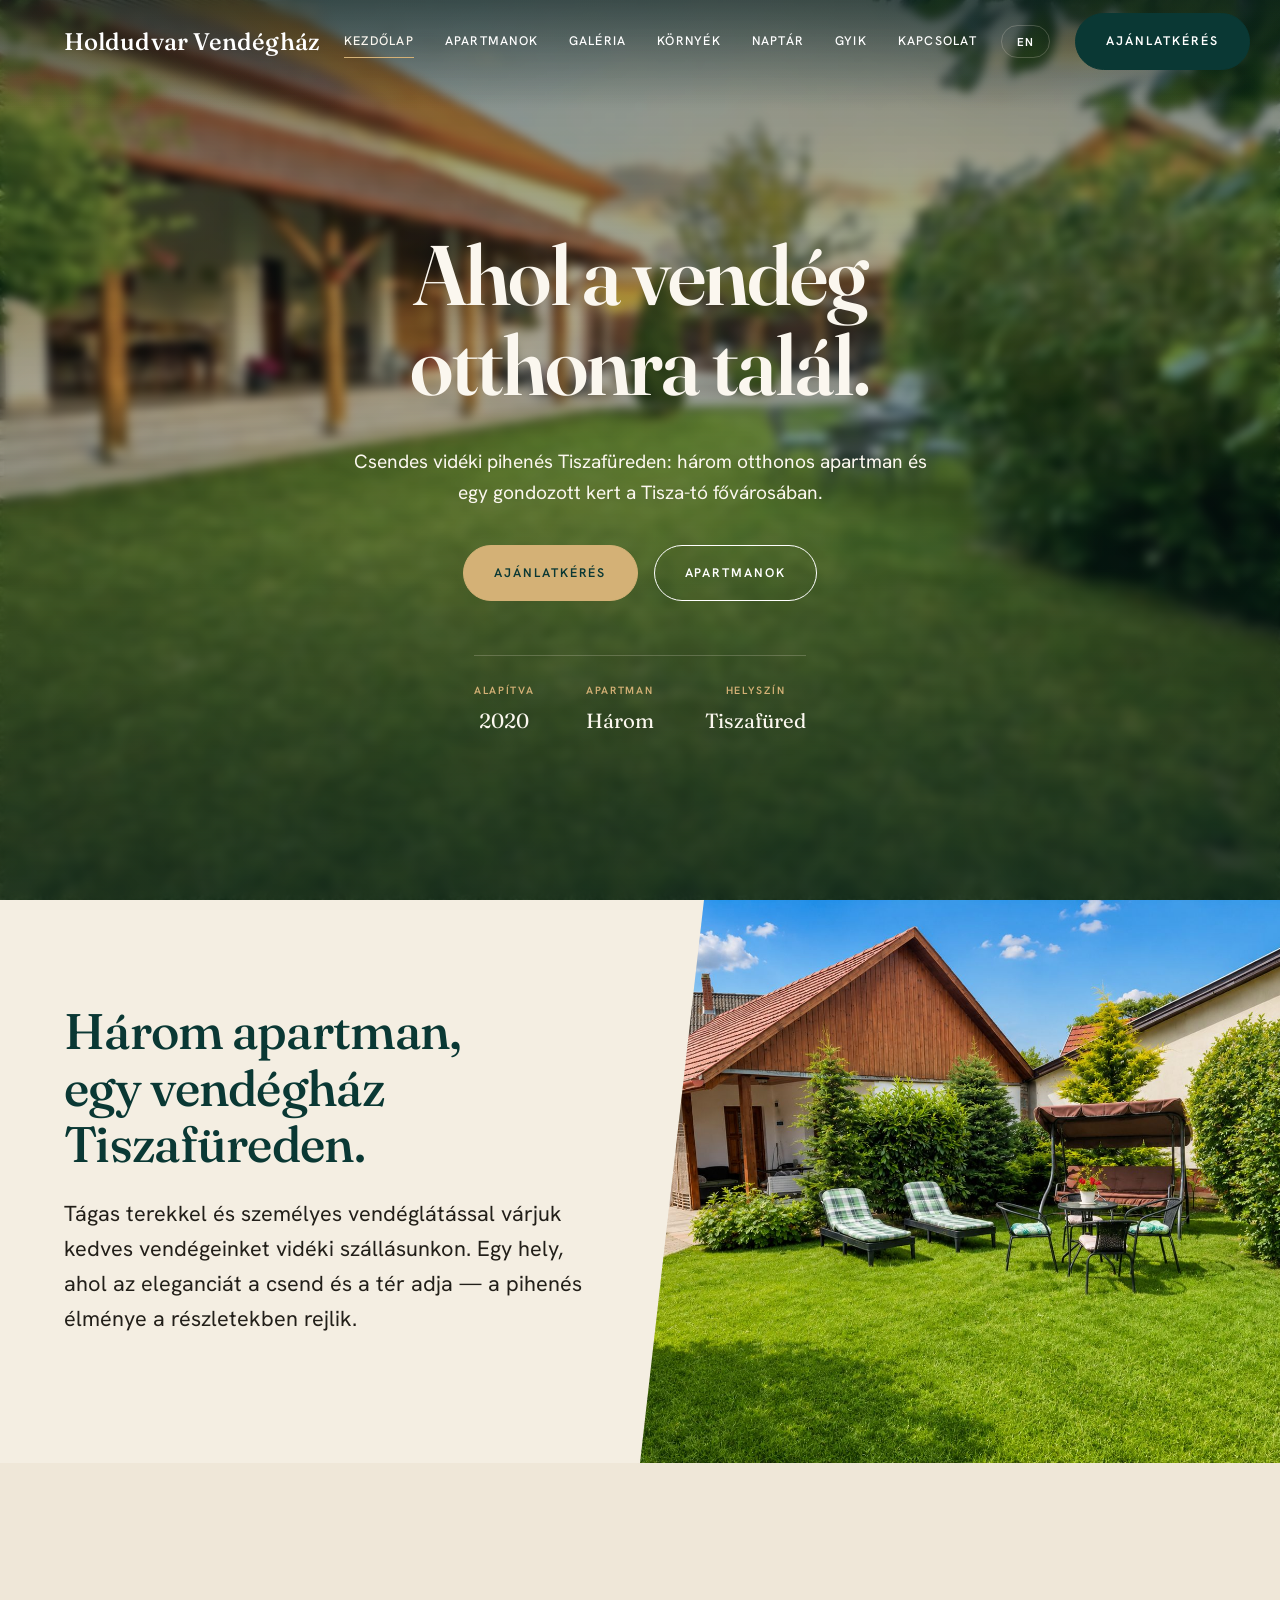
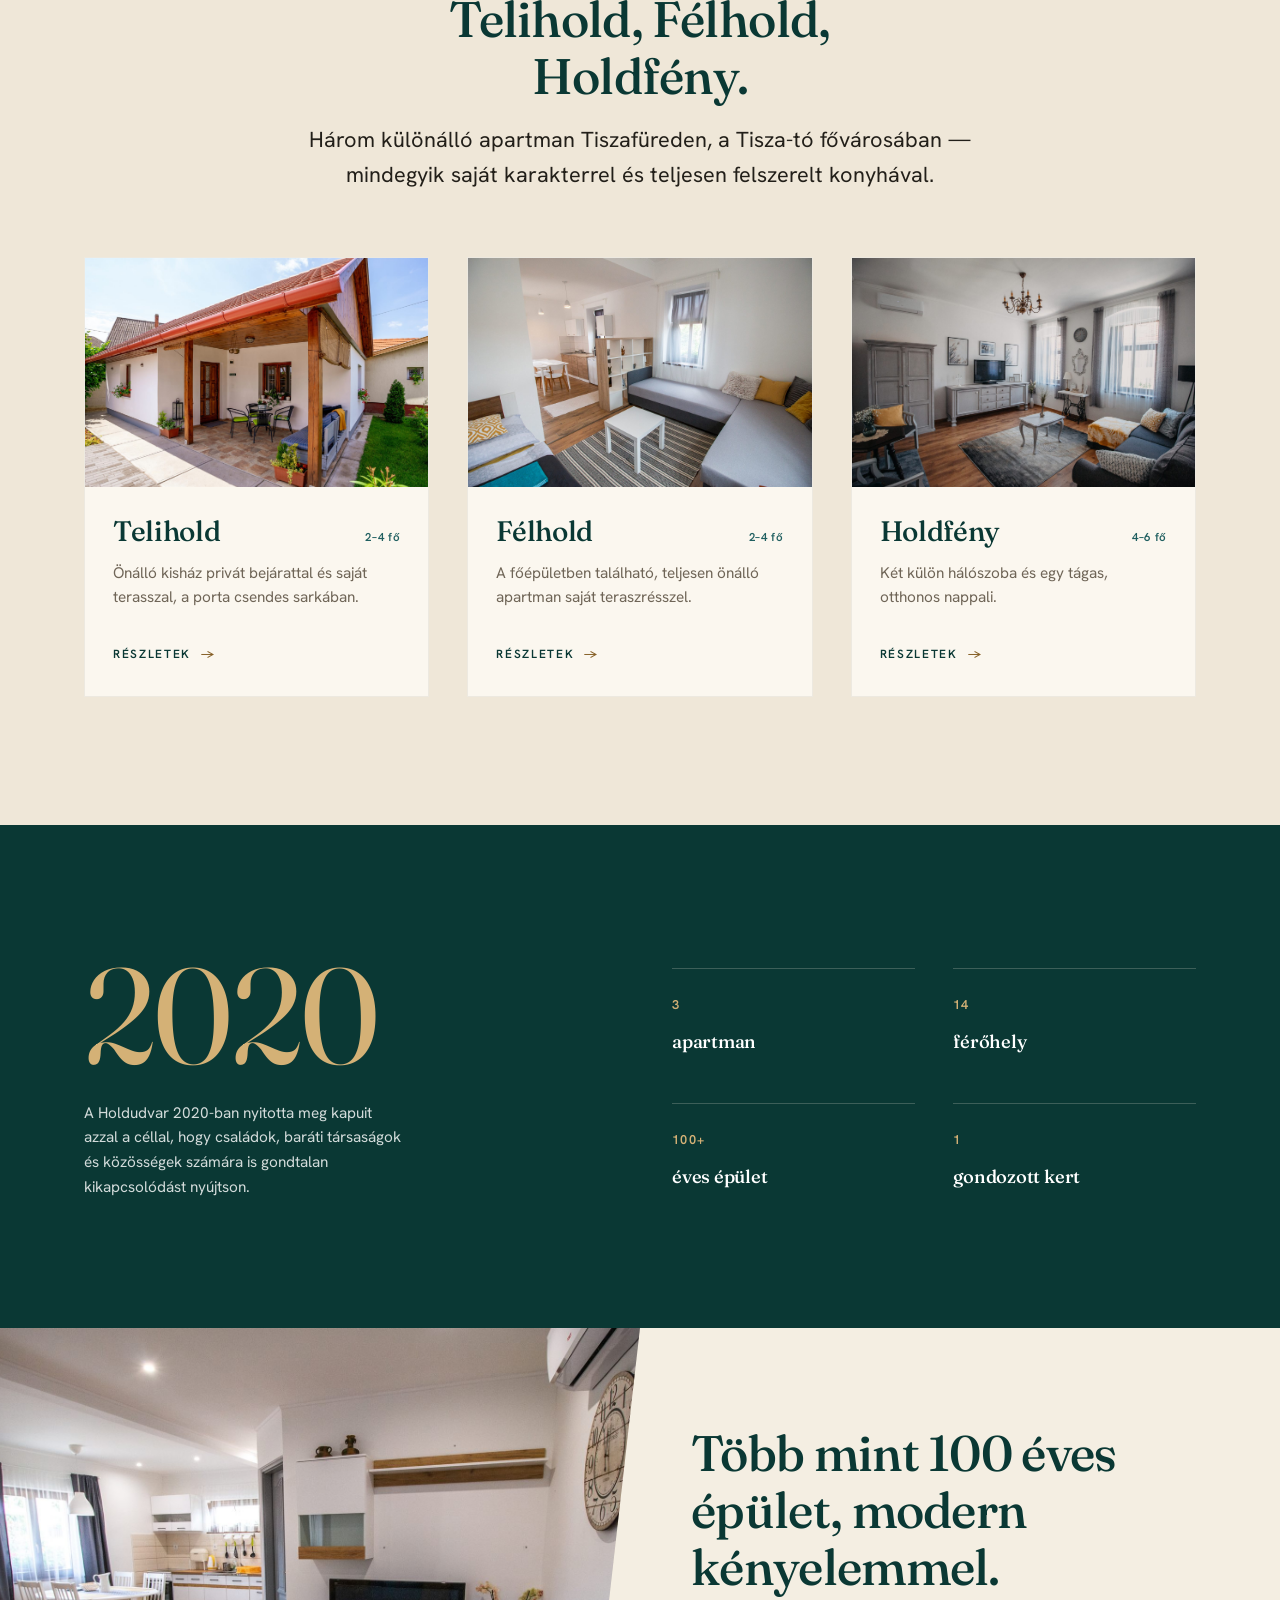
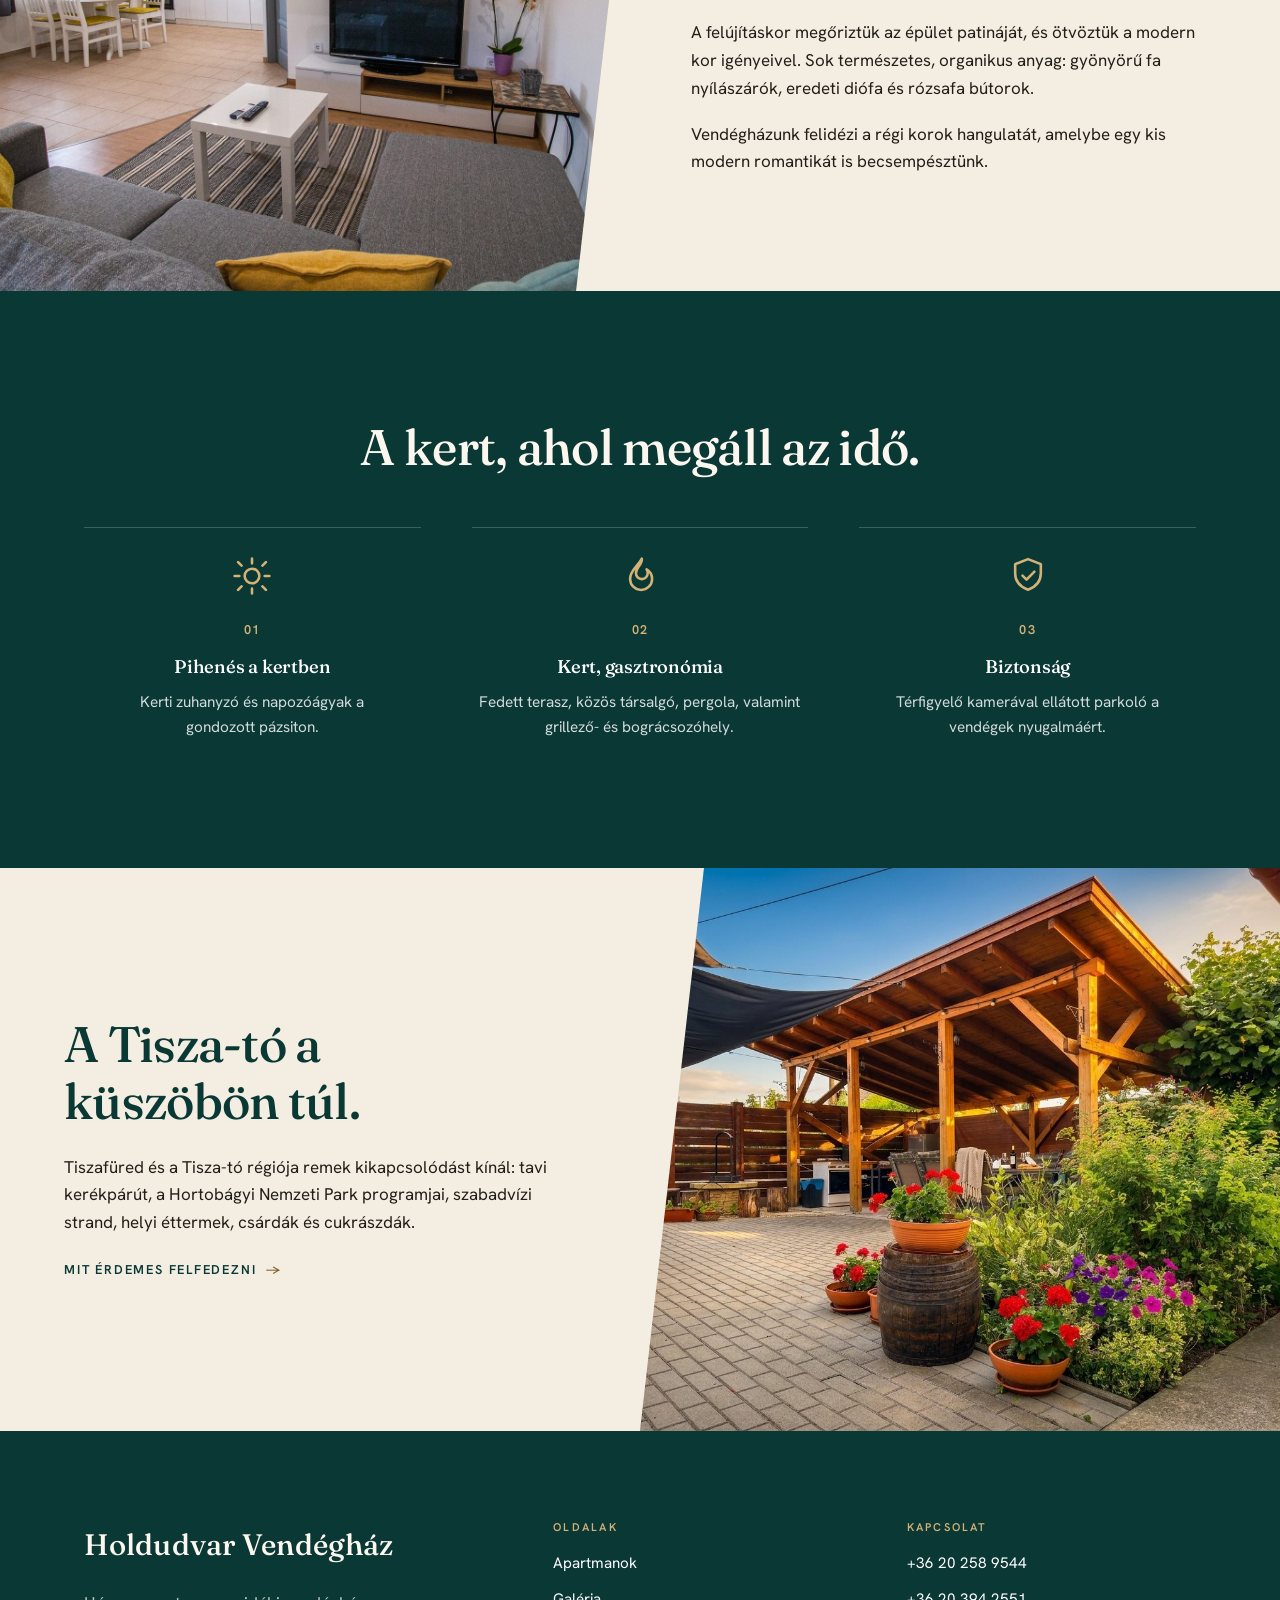
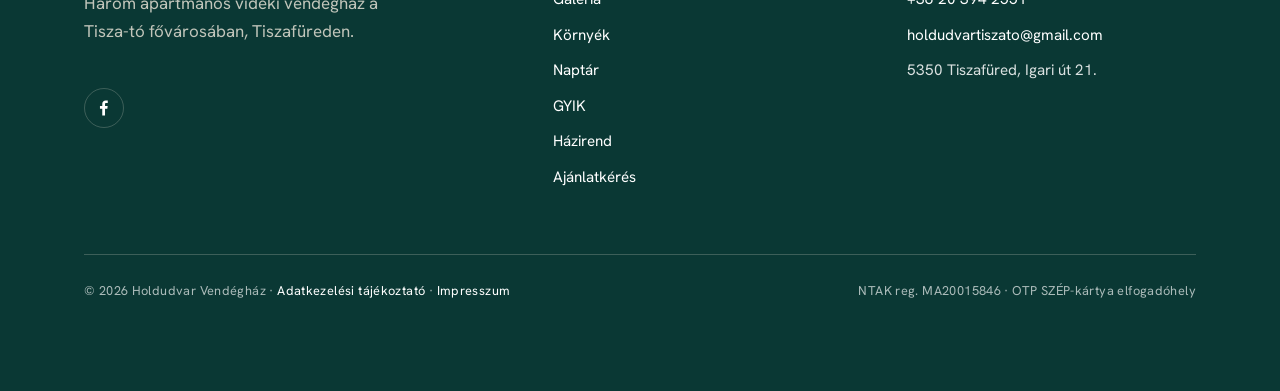
==== index.html @ 57c05e95 "Holdudvar Vendégház — első feltöltés Co-Authored-By: Claude Opus 5.5 <noreply@anthropic.com>" ====
<!DOCTYPE html>
<html lang="hu" data-lang="hu">
<head>
<meta charset="UTF-8">
<meta name="viewport" content="width=device-width, initial-scale=1.0">
<script>document.documentElement.classList.add('js')</script>
<link rel="icon" href="assets/favicon.svg" type="image/svg+xml">
<link rel="apple-touch-icon" href="assets/apple-touch-icon.png">
<meta name="theme-color" content="#0A3834">
<title>Holdudvar Vendégház — Tiszafüred, Tisza-tó</title>
<meta name="description" content="Holdudvar Vendégház — három apartman és vidéki szállás Tiszafüreden, a Tisza-tó fővárosában. Csend, tágas terek, otthonos elegancia, gondozott kert.">
<link rel="preconnect" href="https://fonts.googleapis.com">
<link rel="preconnect" href="https://fonts.gstatic.com" crossorigin>
<link href="https://fonts.googleapis.com/css2?family=Fraunces:opsz,wght@9..144,400;9..144,500;9..144,600&family=Hanken+Grotesk:ital,wght@0,400;0,500;0,600;0,700;1,400&display=swap" rel="stylesheet">
<link rel="stylesheet" href="assets/styles.css">
<link rel="preload" as="image" href="assets/img/kert.jpg" fetchpriority="high">
<meta property="og:type" content="website">
<meta property="og:site_name" content="Holdudvar Vendégház">
<meta property="og:locale" content="hu_HU">
<meta property="og:locale:alternate" content="en_GB">
<meta property="og:title" content="Holdudvar Vendégház — Tiszafüred, Tisza-tó">
<meta property="og:description" content="Holdudvar Vendégház — három apartman és vidéki szállás Tiszafüreden, a Tisza-tó fővárosában. Csend, tágas terek, otthonos elegancia, gondozott kert.">
<meta property="og:url" content="https://holdudvarvendeghaz.hu/">
<meta property="og:image" content="https://holdudvarvendeghaz.hu/assets/img/og-image.jpg">
<meta property="og:image:width" content="1200">
<meta property="og:image:height" content="630">
<meta property="og:image:alt" content="Holdudvar Vendégház — udvar és gondozott kert Tiszafüreden">
<meta name="twitter:card" content="summary_large_image">
<meta name="twitter:title" content="Holdudvar Vendégház — Tiszafüred, Tisza-tó">
<meta name="twitter:description" content="Holdudvar Vendégház — három apartman és vidéki szállás Tiszafüreden, a Tisza-tó fővárosában. Csend, tágas terek, otthonos elegancia, gondozott kert.">
<meta name="twitter:image" content="https://holdudvarvendeghaz.hu/assets/img/og-image.jpg">
<link rel="canonical" href="https://holdudvarvendeghaz.hu/">
<script type="application/ld+json">
{
  "@context": "https://schema.org",
  "@type": "LodgingBusiness",
  "name": "Holdudvar Vendégház",
  "description": "Három apartmanos vidéki vendégház Tiszafüreden, a Tisza-tó fővárosában. Csend, tágas terek, otthonos elegancia, gondozott kert.",
  "url": "https://holdudvarvendeghaz.hu/",
  "sameAs": ["https://www.facebook.com/holdudvarvendeghaz"],
  "hasMap": "https://www.google.com/maps/search/?api=1&query=Tiszaf%C3%BCred%20Igari%20%C3%BAt%2021",
  "telephone": "+36202589544",
  "email": "holdudvartiszato@gmail.com",
  "image": [
    "https://holdudvarvendeghaz.hu/assets/img/og-image.jpg",
    "https://holdudvarvendeghaz.hu/assets/img/udvar.jpg",
    "https://holdudvarvendeghaz.hu/assets/img/kert.jpg"
  ],
  "address": {
    "@type": "PostalAddress",
    "streetAddress": "Igari út 21.",
    "postalCode": "5350",
    "addressLocality": "Tiszafüred",
    "addressRegion": "Jász-Nagykun-Szolnok",
    "addressCountry": "HU"
  },
  "geo": {
    "@type": "GeoCoordinates",
    "latitude": 47.6186,
    "longitude": 20.7621
  },
  "checkinTime": "15:00",
  "checkoutTime": "10:00",
  "petsAllowed": true,
  "smokingAllowed": false,
  "numberOfRooms": 3,
  "currenciesAccepted": "HUF",
  "paymentAccepted": "Készpénz, Átutalás, OTP SZÉP-kártya",
  "amenityFeature": [
    { "@type": "LocationFeatureSpecification", "name": "Ingyenes Wi-Fi", "value": true },
    { "@type": "LocationFeatureSpecification", "name": "Ingyenes parkolás", "value": true },
    { "@type": "LocationFeatureSpecification", "name": "Légkondicionálás", "value": true },
    { "@type": "LocationFeatureSpecification", "name": "Felszerelt konyha", "value": true },
    { "@type": "LocationFeatureSpecification", "name": "Gondozott kert", "value": true },
    { "@type": "LocationFeatureSpecification", "name": "Grillező, bográcsozóhely", "value": true },
    { "@type": "LocationFeatureSpecification", "name": "Fedett terasz", "value": true }
  ]
}
</script>
</head>
<body>
<a class="skip-link" href="#main"><span data-lang-hu>Ugrás a tartalomhoz</span><span data-lang-en>Skip to content</span></a>

<!-- ============ NAV ============ -->
<nav class="nav nav--over" data-over-hero>
  <div class="nav__inner">
    <a class="brand" href="index.html" aria-label="Holdudvar Vendégház">
      <span class="brand__name">Holdudvar Vendégház</span>
    </a>
    <div class="nav__links">
      <a class="nav__link" href="index.html" aria-current="page"><span data-lang-hu>Kezdőlap</span><span data-lang-en>Home</span></a>
      <a class="nav__link" href="apartmanok.html"><span data-lang-hu>Apartmanok</span><span data-lang-en>Apartments</span></a>
      <a class="nav__link" href="galeria.html"><span data-lang-hu>Galéria</span><span data-lang-en>Gallery</span></a>
      <a class="nav__link" href="kornyek.html"><span data-lang-hu>Környék</span><span data-lang-en>Surroundings</span></a>
      <a class="nav__link" href="naptar.html"><span data-lang-hu>Naptár</span><span data-lang-en>Calendar</span></a>
      <a class="nav__link" href="gyik.html"><span data-lang-hu>GYIK</span><span data-lang-en>FAQ</span></a>
      <a class="nav__link" href="foglalas.html"><span data-lang-hu>Kapcsolat</span><span data-lang-en>Contact</span></a>
    </div>
    <div class="nav__right">
        <button class="lang-toggle" type="button" data-lang-toggle lang="en" aria-label="Switch to English">EN</button>
      <a class="btn nav__cta" href="foglalas.html"><span data-lang-hu>Ajánlatkérés</span><span data-lang-en>Enquire</span></a>
      <button class="burger" type="button" data-i18n-label="Menü|Menu" aria-label="Menü" aria-expanded="false" aria-controls="mobile-menu"><span></span><span></span><span></span></button>
    </div>
  </div>
</nav>

<!-- ============ MOBILE MENU ============ -->
<div class="mobile-menu" id="mobile-menu" role="dialog" aria-modal="true" data-i18n-label="Menü|Menu" aria-label="Menü" aria-hidden="true">
  <div class="mobile-menu__top">
    <span class="brand__name" style="color:var(--cream)">Holdudvar Vendégház</span>
    <button class="mobile-menu__close" type="button" data-close data-i18n-label="Menü bezárása|Close menu" aria-label="Bezárás"><svg viewBox="0 0 24 24" fill="none" stroke="currentColor" stroke-width="2" stroke-linecap="round" aria-hidden="true"><path d="M6 6l12 12M18 6 6 18"/></svg></button>
  </div>
  <nav class="mobile-menu__links">
    <a href="index.html"><span data-lang-hu>Kezdőlap</span><span data-lang-en>Home</span></a>
    <a href="apartmanok.html"><span data-lang-hu>Apartmanok</span><span data-lang-en>Apartments</span></a>
    <a href="galeria.html"><span data-lang-hu>Galéria</span><span data-lang-en>Gallery</span></a>
    <a href="kornyek.html"><span data-lang-hu>Környék</span><span data-lang-en>Surroundings</span></a>
    <a href="naptar.html"><span data-lang-hu>Naptár</span><span data-lang-en>Calendar</span></a>
    <a href="gyik.html"><span data-lang-hu>GYIK</span><span data-lang-en>FAQ</span></a>
    <a href="foglalas.html"><span data-lang-hu>Kapcsolat</span><span data-lang-en>Contact</span></a>
    <a href="hazirend.html"><span data-lang-hu>Házirend</span><span data-lang-en>House rules</span></a>
    <a href="foglalas.html"><span data-lang-hu>Ajánlatkérés</span><span data-lang-en>Enquiry</span></a>
  </nav>
  <div class="mobile-menu__lang">
        <button class="lang-toggle" type="button" data-lang-toggle lang="en" aria-label="Switch to English">EN</button>
  </div>
</div>

<main id="main">

<!-- ============ HERO ============ -->
<header class="page-hero page-hero--center page-hero--full">
  <div class="ph ph--dark ph--photo ph--parallax" data-label="HERO · vendégház aranyórás fényben, gondozott kert"><img src="assets/img/kert.jpg" width="1109" height="833" alt="Holdudvar Vendégház épülete aranyórás fényben, gondozott kerttel" fetchpriority="high" decoding="async"></div>
  <div class="page-hero__veil"></div>
  <div class="page-hero__inner wrap">
    <div class="reveal in">
      <h1 class="display" style="max-width:16ch">
        <span data-lang-hu>Ahol a vendég <span class="ital">otthonra</span> talál.</span>
        <span data-lang-en>Where guests feel at <span class="ital">home</span>.</span>
      </h1>
      <p class="page-hero__lead">
        <span data-lang-hu>Csendes vidéki pihenés Tiszafüreden: három otthonos apartman és egy gondozott kert a Tisza-tó fővárosában.</span>
        <span data-lang-en>A quiet countryside escape in Tiszafüred: three homely apartments and a tended garden in the capital of Lake Tisza.</span>
      </p>
      <div class="hero-cta" style="display:flex; gap:16px; flex-wrap:wrap; margin-top:36px">
        <a class="btn btn--gold" href="foglalas.html"><span data-lang-hu>Ajánlatkérés</span><span data-lang-en>Request a quote</span></a>
        <a class="btn btn--light" href="apartmanok.html"><span data-lang-hu>Apartmanok</span><span data-lang-en>The apartments</span></a>
      </div>
      <dl class="hero-meta">
        <div>
          <dt><span data-lang-hu>Alapítva</span><span data-lang-en>Established</span></dt>
          <dd>2020</dd>
        </div>
        <div>
          <dt><span data-lang-hu>Apartman</span><span data-lang-en>Apartments</span></dt>
          <dd><span data-lang-hu>Három</span><span data-lang-en>Three</span></dd>
        </div>
        <div>
          <dt><span data-lang-hu>Helyszín</span><span data-lang-en>Location</span></dt>
          <dd>Tiszafüred</dd>
        </div>
      </dl>
    </div>
  </div>
</header>

<!-- ============ INTRO ============ -->
<section class="split split--img-right">
  <div class="split__text reveal">
    <span class="eyebrow">Holdudvar Vendégház</span>
    <h2>
      <span data-lang-hu>Három apartman, egy vendégház Tiszafüreden.</span>
      <span data-lang-en>Three apartments, one guesthouse in Tiszafüred.</span>
    </h2>
    <p class="lead" style="margin-top:24px">
      <span data-lang-hu>Tágas terekkel és személyes vendéglátással várjuk kedves vendégeinket vidéki szállásunkon. Egy hely, ahol az eleganciát a csend és a tér adja — a pihenés élménye a részletekben rejlik.</span>
      <span data-lang-en>We welcome our guests with spacious interiors and personal hospitality at our countryside retreat. A place where elegance comes from quiet and space — where rest lives in the details.</span>
    </p>
  </div>
  <div class="split__media reveal" data-delay="1">
    <div class="ph ph--photo ph--slant-l" data-label="SZÉLES FOTÓ · a porta és a kert"><img src="assets/img/kert-napozo.jpg" width="1448" height="1086" alt="A vendégház gondozott kertje napozóágyakkal" loading="lazy" decoding="async"></div>
  </div>
</section>

<!-- ============ APARTMENTS TEASER ============ -->
<section class="section section--pale">
  <div class="wrap">
    <div class="center reveal" style="margin-bottom:clamp(40px,5vw,68px)">
      <span class="eyebrow eyebrow--center">Apartmanok</span>
      <h2 style="max-width:18ch;margin:0 auto">
        <span data-lang-hu>Telihold, Félhold, Holdfény.</span>
        <span data-lang-en>Full Moon, Half Moon, Moonlight.</span>
      </h2>
      <p class="lead maxch" style="margin:18px auto 0">
        <span data-lang-hu>Három különálló apartman Tiszafüreden, a Tisza-tó fővárosában — mindegyik saját karakterrel és teljesen felszerelt konyhával.</span>
        <span data-lang-en>Three separate apartments in Tiszafüred, the capital of Lake Tisza — each with its own character and a fully equipped kitchen.</span>
      </p>
    </div>
    <div class="grid-3">
      <a class="apt-card reveal" href="apartmanok.html#telihold" data-delay="1">
        <div class="ph ph--photo" data-label="TELIHOLD · önálló kisház, terasz" style="aspect-ratio:3/2"><img src="assets/img/telihold-terasz.jpg" width="1600" height="1067" alt="Telihold apartman – önálló kisház, terasz" loading="lazy" decoding="async"></div>
        <div class="apt-card__body">
          <div class="apt-card__top">
            <h3>Telihold</h3>
            <span class="apt-card__cap">2–4 <span data-lang-hu>fő</span><span data-lang-en>guests</span></span>
          </div>
          <p class="muted"><span data-lang-hu>Önálló kisház privát bejárattal és saját terasszal, a porta csendes sarkában.</span><span data-lang-en>A standalone cottage with private entrance and terrace, in the quiet corner of the estate.</span></p>
          <span class="arrow-link"><span data-lang-hu>Részletek</span><span data-lang-en>Details</span><span class="ar">→</span></span>
        </div>
      </a>
      <a class="apt-card reveal" href="apartmanok.html#felhold" data-delay="2">
        <div class="ph ph--photo" data-label="FÉLHOLD · főépületi apartman, teraszrész" style="aspect-ratio:3/2"><img src="assets/img/felhold-nappali.jpg" width="1800" height="1200" alt="Félhold apartman – főépületi lakrész, teraszrész" loading="lazy" decoding="async"></div>
        <div class="apt-card__body">
          <div class="apt-card__top">
            <h3>Félhold</h3>
            <span class="apt-card__cap">2–4 <span data-lang-hu>fő</span><span data-lang-en>guests</span></span>
          </div>
          <p class="muted"><span data-lang-hu>A főépületben található, teljesen önálló apartman saját teraszrésszel.</span><span data-lang-en>A fully self-contained apartment in the main building, with its own terrace area.</span></p>
          <span class="arrow-link"><span data-lang-hu>Részletek</span><span data-lang-en>Details</span><span class="ar">→</span></span>
        </div>
      </a>
      <a class="apt-card reveal" href="apartmanok.html#holdfeny" data-delay="3">
        <div class="ph ph--photo" data-label="HOLDFÉNY · két háló, tágas nappali" style="aspect-ratio:3/2"><img src="assets/img/holdfeny-nappali.jpg" width="1600" height="1067" alt="Holdfény apartman – két háló, tágas nappali" loading="lazy" decoding="async"></div>
        <div class="apt-card__body">
          <div class="apt-card__top">
            <h3>Holdfény</h3>
            <span class="apt-card__cap">4–6 <span data-lang-hu>fő</span><span data-lang-en>guests</span></span>
          </div>
          <p class="muted"><span data-lang-hu>Két külön hálószoba és egy tágas, otthonos nappali.</span><span data-lang-en>Two separate bedrooms and a spacious, homely living room.</span></p>
          <span class="arrow-link"><span data-lang-hu>Részletek</span><span data-lang-en>Details</span><span class="ar">→</span></span>
        </div>
      </a>
    </div>
  </div>
</section>

<!-- ============ SINCE 2020 / STATS ============ -->
<section class="section section--deep">
  <div class="wrap">
    <div class="grid-2" style="align-items:end">
      <div class="reveal">
        <span class="eyebrow eyebrow--light">Azóta</span>
        <p class="big-year">2020</p>
        <p class="stat__p" style="max-width:38ch"><span data-lang-hu>A Holdudvar 2020-ban nyitotta meg kapuit azzal a céllal, hogy családok, baráti társaságok és közösségek számára is gondtalan kikapcsolódást nyújtson.</span><span data-lang-en>Holdudvar opened its doors in 2020, with the aim of offering carefree relaxation for families, groups of friends and communities alike.</span></p>
      </div>
      <div class="reveal" data-delay="1">
        <div class="stat-row" style="grid-template-columns:1fr 1fr; display:grid; gap:clamp(24px,3vw,40px)">
          <div class="stat"><span class="stat__k">3</span><h4 style="color:var(--cream)"><span data-lang-hu>apartman</span><span data-lang-en>apartments</span></h4></div>
          <div class="stat"><span class="stat__k">14</span><h4 style="color:var(--cream)"><span data-lang-hu>férőhely</span><span data-lang-en>beds</span></h4></div>
          <div class="stat"><span class="stat__k">100+</span><h4 style="color:var(--cream)"><span data-lang-hu>éves épület</span><span data-lang-en>year-old house</span></h4></div>
          <div class="stat"><span class="stat__k">1</span><h4 style="color:var(--cream)"><span data-lang-hu>gondozott kert</span><span data-lang-en>tended garden</span></h4></div>
        </div>
      </div>
    </div>
  </div>
</section>

<!-- ============ ABOUT TEASER ============ -->
<section class="split split--img-left">
  <div class="split__media reveal">
    <div class="ph ph--photo ph--slant-r" data-label="BELSŐ TÉR · diófa bútorok, fa nyílászárók, természetes fény"><img src="assets/img/telihold-nappali.jpg" width="1800" height="1200" alt="Apartman nappalija diófa bútorokkal és fa nyílászárókkal" loading="lazy" decoding="async"></div>
  </div>
  <div class="split__text reveal" data-delay="1">
    <span class="eyebrow">Rólunk</span>
    <h2><span data-lang-hu>Több mint 100 éves épület, modern kényelemmel.</span><span data-lang-en>A century-old house, with modern comfort.</span></h2>
    <p style="margin-top:24px"><span data-lang-hu>A felújításkor megőriztük az épület patináját, és ötvöztük a modern kor igényeivel. Sok természetes, organikus anyag: gyönyörű fa nyílászárók, eredeti diófa és rózsafa bútorok.</span><span data-lang-en>In the renovation we kept the building's patina and combined it with modern needs. Plenty of natural, organic materials: beautiful timber joinery, original walnut and rosewood furniture.</span></p>
    <p><span data-lang-hu>Vendégházunk felidézi a régi korok hangulatát, amelybe egy kis modern romantikát is becsempésztünk.</span><span data-lang-en>Our house evokes the mood of times past — with a touch of modern romance woven in.</span></p>
  </div>
</section>

<!-- ============ SERVICES STRIP ============ -->
<section class="section section--deep">
  <div class="wrap">
    <div class="center reveal" style="margin-bottom:clamp(36px,4vw,56px)">
      <span class="eyebrow eyebrow--center eyebrow--light">Közös terek</span>
      <h2 style="color:var(--white)"><span data-lang-hu>A kert, ahol megáll az idő.</span><span data-lang-en>A garden where time slows down.</span></h2>
    </div>
    <div class="grid-3 stat-row">
      <div class="stat reveal" data-delay="1">
        <svg class="stat__icon" viewBox="0 0 24 24" fill="none" stroke="currentColor" stroke-width="1.4" stroke-linecap="round" aria-hidden="true"><circle cx="12" cy="12" r="4"/><path d="M12 2.5v2.6M12 18.9v2.6M4.4 4.4l1.9 1.9M17.7 17.7l1.9 1.9M2.5 12h2.6M18.9 12h2.6M4.4 19.6l1.9-1.9M17.7 6.3l1.9-1.9"/></svg>
        <span class="stat__k">01</span>
        <h4 style="color:var(--cream)"><span data-lang-hu>Pihenés a kertben</span><span data-lang-en>Rest in the garden</span></h4>
        <p class="stat__p"><span data-lang-hu>Kerti zuhanyzó és napozóágyak a gondozott pázsiton.</span><span data-lang-en>Garden shower and sun loungers on the tended lawn.</span></p>
      </div>
      <div class="stat reveal" data-delay="2">
        <svg class="stat__icon" viewBox="0 0 24 24" fill="none" stroke="currentColor" stroke-width="1.4" stroke-linecap="round" stroke-linejoin="round" aria-hidden="true"><path d="M13 2.5c.4 3.4-3.2 4.4-3.2 8a3.2 3.2 0 0 0 6.4 0c0-.8-.2-1.5-.6-2.1 2 1.2 3 3.1 3 5.2a6 6 0 1 1-12 0c0-4.7 4.2-6.7 6.4-11.1z"/></svg>
        <span class="stat__k">02</span>
        <h4 style="color:var(--cream)"><span data-lang-hu>Kert, gasztronómia</span><span data-lang-en>Garden, dining</span></h4>
        <p class="stat__p"><span data-lang-hu>Fedett terasz, közös társalgó, pergola, valamint grillező- és bográcsozóhely.</span><span data-lang-en>Covered terrace, shared lounge, pergola, plus grill and cauldron-cooking spots.</span></p>
      </div>
      <div class="stat reveal" data-delay="3">
        <svg class="stat__icon" viewBox="0 0 24 24" fill="none" stroke="currentColor" stroke-width="1.4" stroke-linecap="round" stroke-linejoin="round" aria-hidden="true"><path d="M12 2.8l7 2.7v5c0 4.4-3 7.5-7 9-4-1.5-7-4.6-7-9v-5z"/><path d="M9 11.8l2.2 2.2 4.3-4.4"/></svg>
        <span class="stat__k">03</span>
        <h4 style="color:var(--cream)"><span data-lang-hu>Biztonság</span><span data-lang-en>Security</span></h4>
        <p class="stat__p"><span data-lang-hu>Térfigyelő kamerával ellátott parkoló a vendégek nyugalmáért.</span><span data-lang-en>A camera-monitored car park for our guests' peace of mind.</span></p>
      </div>
    </div>
  </div>
</section>

<!-- ============ SURROUNDINGS TEASER ============ -->
<section class="split split--img-right section--pale-2">
  <div class="split__text reveal">
    <span class="eyebrow">Környék, élmények</span>
    <h2><span data-lang-hu>A Tisza-tó a küszöbön túl.</span><span data-lang-en>Lake Tisza, just beyond the gate.</span></h2>
    <p style="margin-top:24px"><span data-lang-hu>Tiszafüred és a Tisza-tó régiója remek kikapcsolódást kínál: tavi kerékpárút, a Hortobágyi Nemzeti Park programjai, szabadvízi strand, helyi éttermek, csárdák és cukrászdák.</span><span data-lang-en>Tiszafüred and the Lake Tisza region offer wonderful escapes: the lakeside cycle path, Hortobágy National Park programmes, open-water beaches, and local restaurants, inns and patisseries.</span></p>
    <a class="arrow-link" href="kornyek.html"><span data-lang-hu>Mit érdemes felfedezni</span><span data-lang-en>What to explore</span><span class="ar">→</span></a>
  </div>
  <div class="split__media reveal" data-delay="1">
    <div class="ph ph--photo ph--slant-l" data-label="FEDETT TERASZ · grillező esti fényben"><img src="assets/img/terasz-este.jpg" width="1195" height="896" alt="Fedett terasz és grillezőhely esti fényben" loading="lazy" decoding="async"></div>
  </div>
</section>

<!-- ============ FOOTER ============ -->
</main>

<footer class="footer">
  <div class="wrap">
    <div class="footer__grid">
      <div class="footer__brand">
        <span class="brand__name">Holdudvar Vendégház</span>
        <p style="margin-top:22px; color:rgba(239,233,220,0.8); max-width:34ch"><span data-lang-hu>Három apartmanos vidéki vendégház a Tisza-tó fővárosában, Tiszafüreden.</span><span data-lang-en>A three-apartment countryside guesthouse in Tiszafüred, the capital of Lake Tisza.</span></p>
        <a class="footer-social" href="https://www.facebook.com/holdudvarvendeghaz" target="_blank" rel="noopener noreferrer" data-i18n-label="Holdudvar a Facebookon|Holdudvar on Facebook" aria-label="Holdudvar a Facebookon"><svg viewBox="0 0 24 24" fill="currentColor" aria-hidden="true"><path d="M15.12 5.32H17V2.14A26.11 26.11 0 0 0 14.26 2c-2.72 0-4.58 1.66-4.58 4.7v2.6H6.61v3.56h3.07V22h3.68v-9.14h3.06l.46-3.56h-3.52V7c0-1.03.28-1.73 1.76-1.73z"/></svg></a>
      </div>
      <div class="footer__col">
        <h2 class="footer__h"><span data-lang-hu>Oldalak</span><span data-lang-en>Pages</span></h2>
        <ul>
          <li><a href="apartmanok.html"><span data-lang-hu>Apartmanok</span><span data-lang-en>Apartments</span></a></li>
          <li><a href="galeria.html"><span data-lang-hu>Galéria</span><span data-lang-en>Gallery</span></a></li>
          <li><a href="kornyek.html"><span data-lang-hu>Környék</span><span data-lang-en>Surroundings</span></a></li>
          <li><a href="naptar.html"><span data-lang-hu>Naptár</span><span data-lang-en>Calendar</span></a></li>
          <li><a href="gyik.html"><span data-lang-hu>GYIK</span><span data-lang-en>FAQ</span></a></li>
          <li><a href="hazirend.html"><span data-lang-hu>Házirend</span><span data-lang-en>House rules</span></a></li>
          <li><a href="foglalas.html"><span data-lang-hu>Ajánlatkérés</span><span data-lang-en>Enquiry</span></a></li>
        </ul>
      </div>
      <div class="footer__col">
        <h2 class="footer__h"><span data-lang-hu>Kapcsolat</span><span data-lang-en>Contact</span></h2>
        <ul>
          <li><a href="tel:+36202589544">+36 20 258 9544</a></li>
          <li><a href="tel:+36203942551">+36 20 394 2551</a></li>
          <li><a href="mailto:holdudvartiszato@gmail.com">holdudvartiszato@gmail.com</a></li>
          <li>5350 Tiszafüred, Igari út 21.</li>
        </ul>
      </div>
    </div>
    <div class="footer__bottom">
      <span>© 2026 Holdudvar Vendégház · <a href="adatkezeles.html"><span data-lang-hu>Adatkezelési tájékoztató</span><span data-lang-en>Privacy notice</span></a> · <a href="impresszum.html"><span data-lang-hu>Impresszum</span><span data-lang-en>Imprint</span></a></span>
      <span>NTAK reg. MA20015846 · <span data-lang-hu>OTP SZÉP-kártya elfogadóhely</span><span data-lang-en>OTP SZÉP card accepted</span></span>
    </div>
  </div>
</footer>

<script src="assets/site.js"></script>
</body>
</html>
---- assets/styles.css ----
/* ============================================================
   HOLDUDVAR VENDÉGHÁZ — shared stylesheet
   Editorial countryside boutique · Fraunces (display) + Hanken Grotesk (sans)
   ============================================================ */

:root {
  /* Brand palette */
  --teal-deep: #0A3834;
  --teal: #1F5F60;
  /* Az arany KÉT felületcsaládra kell, mert egyetlen világosságérték nem tud
     mindkettőn olvasható lenni:
       --gold-light : SÖTÉT (teal) felületre  — 6,36:1 a --teal-deep-en
       --gold-ink   : VILÁGOS felületre        — 5,29:1 a --white-on, 4,60:1 a --pale-en
       --gold       : csak KITÖLTÉSKÉNT (::selection háttér), szövegként soha */
  --gold: #C8A97E;
  --gold-light: #D4B176;
  --gold-ink: #866027;
  --teal-ink: #0c2f2c;   /* a legmélyebb tónus: fotókeret/lightbox alap */
  --pale: #EFE7D8;
  --pale-2: #F4EEE2;
  --white: #FBF7EF;
  --bg: var(--pale-2);
  --ink: #221F19;
  --ink-60: #6f6557;
  /* Figyelmeztetés — egy hangolt piros-család a három korábbi szórvány érték helyett */
  --alert-deep: #7a2f2a;  /* sötét háttér (hibasáv) */
  --alert: #9c3f30;       /* szöveg világos felületen — 6,20:1 */
  --alert-soft: #a85c52;  /* kitöltés világos felületen — 4,55:1 */
  --cream: #FFFFFF; /* egységesítve fehérre — világos szöveg sötét felületen (volt: meleg #EFE9DC) */
  --line: rgba(60, 48, 30, 0.14);
  --line-soft: rgba(60, 48, 30, 0.07);
  --line-cream: rgba(239, 233, 220, 0.22);

  /* Type */
  /* Két család, két klasszifikáció: egy szeriff a címeknek, egy groteszk sans a
     szövegnek. A korábbi Bricolage+Hanken páros két groteszk volt (nem elég
     kontraszt), a Spline Sans Mono pedig technológiai felhangot adott. */
  --display: "Fraunces", Georgia, "Times New Roman", serif;
  --display-opsz: normal;
  --sans: "Hanken Grotesk", system-ui, -apple-system, sans-serif;
  --mono: var(--sans);   /* megtartva, hogy a 25 meglévő hivatkozás ne törjön el */

  /* Layout */
  --maxw: 1240px;
  --gutter: clamp(26px, 5vw, 88px);
  --nav-h: 84px;
  --radius: 13px;
  --radius-lg: 18px;
}

* { box-sizing: border-box; }

html { scroll-behavior: smooth; -webkit-text-size-adjust: 100%; scroll-padding-top: calc(var(--nav-h) + 14px); }

body {
  margin: 0;
  font-family: var(--sans);
  font-size: 17px;
  line-height: 1.62;
  color: var(--ink);
  background: var(--bg);
  font-weight: 400;
  -webkit-font-smoothing: antialiased;
  text-rendering: optimizeLegibility;
}

img { max-width: 100%; display: block; }

/* ---------- Lekerekített geometria (meleg, mai hatás) ---------- */
.btn, .nav__cta { border-radius: 999px; }
.lang { border-radius: 999px; }
.lang button { border-radius: 999px; }
.badge { border-radius: 999px; }
.apt-card { overflow: hidden; }
.booking-form { border-radius: var(--radius-lg); }
.form-field input, .form-field select, .form-field textarea { border-radius: var(--radius); }
.gallery__item { overflow: hidden; }
.near-item, .exp, .faq-item, .season-row { border-radius: var(--radius); }
/* A FOTÓK élesek (nincs lekerekítés) — a megrendelő kérése. UI-elemek (gomb, mező, kártya-szöveg) lekerekítve maradnak. */

/* Ferde (átlós) vágás a kezdőlap szekció-képein — kabinka.hu stílus */
.ph--slant-r { clip-path: polygon(0 0, 100% 0, 90% 100%, 0 100%); }
.ph--slant-l { clip-path: polygon(10% 0, 100% 0, 100% 100%, 0 100%); }
.ph--slant-b { clip-path: polygon(0 0, 100% 0, 100% 86%, 0 100%); }
@media (max-width: 760px) {
  .ph--slant-r, .ph--slant-l, .ph--slant-b { clip-path: none; }
}

/* Teljes szélességű képsáv (faltól falig) */
.image-band { margin-block: clamp(10px, 2.4vw, 28px); }
.image-band .ph { width: 100%; }

/* Full-bleed split: a kép faltól a középig ér (a zöld sávokig fent-lent), a szöveg mellette */
/* Mindhárom split UGYANOLYAN magas — a fix magasság a .split-en van */
.split { display: grid; grid-template-columns: 1fr 1fr; align-items: stretch; min-height: clamp(420px, 44vw, 600px); }
.split__media .ph { width: 100%; height: 100%; }
.split__text { align-self: center; padding-block: clamp(44px, 5vw, 80px); }
.split__text > * { max-width: 52ch; }
.split--img-left .split__text { padding-left: clamp(30px, 4vw, 64px); padding-right: max(var(--gutter), calc(50vw - var(--maxw) / 2)); }
.split--img-right .split__text { padding-right: clamp(30px, 4vw, 64px); padding-left: max(var(--gutter), calc(50vw - var(--maxw) / 2)); }
@media (max-width: 960px) {
  .split { grid-template-columns: 1fr; min-height: 0; }
  .split__media .ph { height: auto; aspect-ratio: 16/10; }
  .split__text { padding: clamp(40px, 9vw, 60px) var(--gutter) !important; align-self: stretch; }
  .split--img-right .split__media { order: -1; }
}

a { color: var(--teal); text-decoration: none; transition: color .25s ease; }
a:hover { color: var(--teal-deep); }

::selection { background: var(--gold); color: var(--teal-deep); }

/* ---------- Skip link (billentyűzet/képernyőolvasó: átugorja a navigációt) ---------- */
.skip-link {
  position: fixed;
  top: 10px;
  left: 10px;
  z-index: 200;
  transform: translateY(-160%);
  background: var(--teal-deep);
  color: var(--cream);
  font-family: var(--sans);
  font-size: 0.8rem;
  font-weight: 600;
  letter-spacing: 0.08em;
  text-transform: uppercase;
  padding: 13px 20px;
  border-radius: 999px;
  transition: transform .2s ease;
}
.skip-link:focus { transform: translateY(0); color: var(--cream); outline: 2px solid var(--gold-light); outline-offset: 3px; }
@media (prefers-reduced-motion: reduce) { .skip-link { transition: none; } }

/* ---------- Focus visibility (billentyűzetes a11y) ---------- */
:focus-visible { outline: 2px solid var(--teal); outline-offset: 3px; border-radius: 1px; }
/* Sötét felületeken + a hero fölött lebegő navon világos gyűrű */
.page-hero :focus-visible,
.section--deep :focus-visible,
.cta-band :focus-visible,
.footer :focus-visible,
.mobile-menu :focus-visible,
.nav--over :focus-visible { outline-color: #fff; outline-offset: 4px; }

/* ---------- Bilingual visibility ---------- */
html[data-lang="hu"] [data-lang-en] { display: none !important; }
html[data-lang="en"] [data-lang-hu] { display: none !important; }

/* ---------- Typography ---------- */
h1, h2, h3, h4 {
  font-family: var(--display);
  font-weight: 500;
  font-optical-sizing: auto;
  font-variation-settings: var(--display-opsz);
  letter-spacing: -0.012em;
  line-height: 1.14;
  margin: 0;
  color: var(--teal-deep);
}

.display {
  font-size: clamp(2.9rem, 6.6vw, 6rem);
  font-weight: 600;
  line-height: 1.06;
  letter-spacing: -0.022em;
  text-wrap: balance; /* kiegyensúlyozott sortörés, nincs árva szó a 2. sorban */
}

h2 { font-size: clamp(1.95rem, 3.9vw, 3.3rem); letter-spacing: -0.014em; text-wrap: balance; }
h3 { font-size: clamp(1.35rem, 2.2vw, 1.85rem); font-weight: 500; text-wrap: balance; }
h4 { font-size: 1.15rem; font-weight: 500; }
/* Szint és méret szétválasztva: szemantikailag h2, vizuálisan h3 (szövegoldalakon) */
.h-sub { font-size: clamp(1.35rem, 2.2vw, 1.85rem); font-weight: 500; letter-spacing: -0.012em; }

/* A hero címben nincs külön kiemelés — egységes szín, álló betű (nincs fake italic, nincs eltérő szín) */
.ital { color: inherit; font-style: normal; }

p { margin: 0 0 1.1em; text-wrap: pretty; }
.lead {
  font-size: clamp(1.15rem, 1.7vw, 1.4rem);
  line-height: 1.6;
  color: var(--ink);
  font-weight: 400;
}

/* Eyebrow label + gold tick */
.eyebrow {
  font-family: var(--sans);
  font-size: 0.72rem;
  font-weight: 600;
  letter-spacing: 0.24em;
  text-transform: uppercase;
  color: var(--teal);
  display: inline-flex;
  flex-direction: column;
  gap: 14px;
  margin: 0 0 26px;
}
.eyebrow::after {
  content: "";
  width: 34px;
  height: 1px;
  background: var(--gold-ink);
}
.eyebrow--center { align-items: center; text-align: center; }
.eyebrow--light { color: var(--gold-light); }
.eyebrow--light::after { background: var(--gold-light); }
/* Eyebrow feliratok eltávolítva az egész oldalról (a vonalkával együtt) */
.eyebrow { display: none; }
/* KIVÉTEL: az apartman-szekciókban a név (eyebrow) látsszon, hogy a vendég tudja, melyik apartmant nézi */
#telihold .eyebrow, #felhold .eyebrow, #holdfeny .eyebrow, #kozos .eyebrow { display: inline-flex; }

/* ---------- Layout helpers ---------- */
.wrap { max-width: var(--maxw); margin: 0 auto; padding-inline: var(--gutter); }
.section { padding-block: clamp(72px, 10vw, 148px); }
.section--pale { background: var(--pale); }
.section--pale-2 { background: var(--pale-2); }

/* Plain hero: flat solid teal, no veil gradient */
.page-hero--plain .page-hero__veil { background: none; }
.section--deep {
  background: var(--teal-deep);
  color: var(--cream);
  position: relative;
  overflow: hidden;
}
.section--deep h1, .section--deep h2, .section--deep h3 { color: var(--white); }

.hairline { height: 1px; background: var(--line); border: 0; margin: 0; }

.muted { color: var(--ink-60); }
.center { text-align: center; }
.maxch { max-width: 62ch; }
.maxch-narrow { max-width: 46ch; }

/* ---------- Buttons ---------- */
.btn {
  display: inline-flex;
  align-items: center;
  gap: 12px;
  font-family: var(--sans);
  font-size: 0.78rem;
  font-weight: 600;
  letter-spacing: 0.16em;
  text-transform: uppercase;
  padding: 17px 30px;
  border: 1px solid var(--teal-deep);
  background: var(--teal-deep);
  color: var(--cream);
  cursor: pointer;
  transition: background .28s ease, color .28s ease, border-color .28s ease, transform .28s ease, box-shadow .28s ease;
}
.btn:hover { background: transparent; color: var(--teal-deep); transform: translateY(-2px); box-shadow: 0 8px 20px rgba(10,56,52,0.16); }
@media (prefers-reduced-motion: reduce) { .btn:hover { transform: none; } }
.btn--ghost { background: transparent; color: var(--teal-deep); }
.btn--ghost:hover { background: var(--teal-deep); color: var(--cream); }
.btn--light { border-color: var(--cream); background: transparent; color: var(--cream); }
.btn--light:hover { background: var(--cream); color: var(--teal-deep); }
.btn--gold { border-color: var(--gold-light); background: var(--gold-light); color: var(--teal-deep); }
.btn--gold:hover { background: transparent; color: var(--gold-light); }

.arrow-link {
  display: inline-flex;
  align-items: center;
  gap: 10px;
  font-size: 0.8rem;
  font-weight: 600;
  letter-spacing: 0.14em;
  text-transform: uppercase;
  color: var(--teal-deep);
}
.arrow-link .ar { transition: transform .3s ease; color: var(--gold-ink); }
.arrow-link:hover .ar { transform: translateX(6px); }

/* ---------- Placeholders (image slots) ---------- */
.ph {
  position: relative;
  background-color: var(--pale);
  background-image: repeating-linear-gradient(135deg, transparent 0 23px, rgba(10,56,52,0.045) 23px 24px);
  overflow: hidden;
  display: flex;
  align-items: center;
  justify-content: center;
  outline: 1px solid var(--line-soft);
  outline-offset: -1px;
}
.ph::after {
  content: attr(data-label);
  font-family: var(--mono);
  font-size: 0.7rem;
  letter-spacing: 0.06em;
  color: var(--teal);
  opacity: 0.62;
  text-align: center;
  padding: 0 16px;
  max-width: 86%;
  text-transform: uppercase;
}
.ph--dark {
  background-color: var(--teal-ink);
  background-image: repeating-linear-gradient(135deg, transparent 0 23px, rgba(239,233,220,0.05) 23px 24px);
  outline-color: var(--line-cream);
}
.ph--dark::after { color: var(--gold-light); opacity: 0.7; }
/* Real photo slot: inline style sets background-image */
.ph--photo {
  background-color: var(--pale);
  background-size: cover;
  background-position: center;
  background-repeat: no-repeat;
  outline: 0;
}
.ph--photo::after { display: none; }
/* Valódi <img> a fotó-slotokban (a11y/SEO/lazy) — a konténer méretét/arányát kitölti */
.ph--photo > img { position: absolute; inset: 0; width: 100%; height: 100%; object-fit: cover; display: block; border: 0; }

/* ---------- Navigation ---------- */
.nav {
  position: fixed;
  inset: 0 0 auto 0;
  height: var(--nav-h);
  z-index: 80;
  display: flex;
  align-items: center;
  transition: background .35s ease, border-color .35s ease, box-shadow .35s ease;
  border-bottom: 1px solid transparent;
}
.nav__inner {
  width: 100%;
  /* A nav valamivel szélesebb a tartalmi maxw-nél (1240), hogy a sok menüpont
     ne préselődjön össze — több levegő a márka és az első link között. */
  max-width: 1440px;
  margin: 0 auto;
  padding-inline: var(--gutter);
  display: flex;
  align-items: center;
  justify-content: space-between;
  gap: 24px;
}
.brand { display: inline-flex; align-items: baseline; line-height: 1; }
.brand__name {
  font-family: var(--display);
  font-size: clamp(1.2rem, 3.6vw, 1.5rem);
  font-weight: 500;
  letter-spacing: 0.004em;
  color: var(--teal-deep);
  white-space: nowrap;
}
.nav__links { display: flex; align-items: center; gap: clamp(20px, 2.4vw, 40px); }
.nav__link {
  font-size: 0.78rem;
  font-weight: 500;
  letter-spacing: 0.1em;
  text-transform: uppercase;
  color: var(--teal-deep);
  position: relative;
  padding: 6px 0;
}
.nav__link::after {
  content: "";
  position: absolute;
  left: 0; bottom: 0;
  width: 0; height: 1px;
  background: var(--gold-ink);
  transition: width .3s ease;
}
.nav__link:hover::after, .nav__link[aria-current="page"]::after { width: 100%; }
.nav__link[aria-current="page"] { color: var(--teal); }

.nav__right { display: flex; align-items: center; gap: clamp(18px, 2vw, 30px); }

.lang {
  display: inline-flex;
  align-items: center;
  font-family: var(--sans);
  font-size: 0.72rem;
  font-weight: 600;
  letter-spacing: 0.08em;
  border: 1px solid var(--line);
  overflow: hidden;
}
.lang button {
  appearance: none;
  border: 0;
  background: transparent;
  color: var(--ink-60);
  padding: 7px 11px;
  cursor: pointer;
  font: inherit;
  transition: background .2s ease, color .2s ease;
}
.lang button[aria-pressed="true"] { background: var(--teal-deep); color: var(--cream); }

.nav__cta { display: inline-flex; }

/* Nyelvváltó (egygombos toggle) + közösségi ikon-gomb */
.lang-toggle {
  appearance: none;
  font-family: var(--sans);
  font-size: 0.72rem;
  font-weight: 600;
  letter-spacing: 0.08em;
  border: 1px solid var(--line);
  border-radius: 999px;
  background: transparent;
  color: var(--ink-60);
  padding: 8px 15px;
  cursor: pointer;
  transition: background .2s ease, color .2s ease, border-color .2s ease;
}
.social-btn {
  display: inline-flex;
  align-items: center;
  justify-content: center;
  width: 36px;
  height: 36px;
  border: 1px solid var(--line);
  border-radius: 999px;
  color: var(--ink-60);
  transition: background .2s ease, color .2s ease, border-color .2s ease;
}
.social-btn svg { width: 17px; height: 17px; }
.lang-toggle:hover, .social-btn:hover { background: var(--teal-deep); color: var(--cream); border-color: var(--teal-deep); }
.nav--over .lang-toggle, .nav--over .social-btn { border-color: var(--line-cream); color: var(--cream); }
.nav--over .lang-toggle:hover, .nav--over .social-btn:hover { background: var(--cream); color: var(--teal-deep); border-color: var(--cream); }
.nav--solid .lang-toggle, .nav--solid .social-btn { border-color: var(--line); color: var(--teal-deep); }
.nav--solid .lang-toggle:hover, .nav--solid .social-btn:hover { background: var(--teal-deep); color: var(--cream); border-color: var(--teal-deep); }
.mobile-menu__lang .lang-toggle, .mobile-menu__lang .social-btn { border-color: var(--line-cream); color: var(--cream); }
.mobile-menu__lang .lang-toggle:hover, .mobile-menu__lang .social-btn:hover { background: var(--cream); color: var(--teal-deep); border-color: var(--cream); }

/* Nav over hero (transparent, cream text) */
.nav--over { background: transparent; }
/* A fehér menüszöveg a hero fotó világos részletein 3:1 alá eshetne (WCAG 1.4.3).
   Egy alig látható, felülről lefutó sötét átmenet garantálja az olvashatóságot. */
.nav--over::before {
  content: "";
  position: absolute;
  inset: 0 0 auto 0;
  height: calc(var(--nav-h) + 24px);
  background: linear-gradient(rgba(8, 30, 28, 0.55), rgba(8, 30, 28, 0));
  pointer-events: none;
  z-index: -1;
}
.nav--over .brand__name, .nav--over .nav__link { color: var(--cream); }
.nav--over .nav__link[aria-current="page"] { color: var(--white); }
.nav--over .lang { border-color: var(--line-cream); }
.nav--over .lang button { color: rgba(255,255,255,0.78); }
.nav--over .lang button[aria-pressed="true"] { background: var(--cream); color: var(--teal-deep); }
.nav--over .nav__link::after { background: var(--gold-light); }
.nav--over .burger span { background: var(--cream); }

/* Nav scrolled / solid */
.nav--solid {
  background: rgba(248, 242, 230, 0.9);
  backdrop-filter: blur(10px);
  border-bottom-color: var(--line);
}
.nav--solid .brand__name, .nav--solid .nav__link { color: var(--teal-deep); }
.nav--solid .nav__link[aria-current="page"] { color: var(--teal); }
.nav--solid .lang { border-color: var(--line); }
.nav--solid .lang button { color: var(--ink-60); }
.nav--solid .lang button[aria-pressed="true"] { background: var(--teal-deep); color: var(--cream); }
.nav--solid .burger span { background: var(--teal-deep); }

/* Képernyőolvasónak szóló, vizuálisan rejtett cím (SEO/a11y, nem foglal helyet) */
.sr-only {
  position: absolute;
  width: 1px; height: 1px;
  padding: 0; margin: -1px;
  overflow: hidden;
  clip: rect(0, 0, 0, 0);
  white-space: nowrap;
  border: 0;
}
/* Belső oldalak: a tartalom a fix nav alá kerül. (A tartalom <main>-ben van,
   ezért a szelektor is azon keresztül megy.) */
body.inner > main > section:first-of-type { padding-top: calc(var(--nav-h) + clamp(28px, 3.6vw, 56px)); }

/* ---------- Belső oldalak látható címe ----------
   Korábban minden belső oldal H1-e sr-only volt: a látogató cím nélküli
   tartalomba érkezett, és a testszöveg lett a domináns elem. A cím vizuálisan
   egyértelműen kisebb, mint a kezdőlap .display-je, hogy megmaradjon a rangsor. */
.page-head {
  padding-top: calc(var(--nav-h) + clamp(36px, 4.5vw, 68px));
  padding-bottom: 0;
}
.page-title {
  font-size: clamp(2.1rem, 4.4vw, 3.4rem);
  font-weight: 500;
  letter-spacing: -0.016em;
  line-height: 1.1;
  max-width: 20ch;
}
.page-head .lead { margin-top: clamp(16px, 2vw, 24px); max-width: 56ch; }
/* Ha van látható oldalcím, az viszi a nav alatti teret — a szekció ne duplázza */
body.inner > main > .page-head ~ section:first-of-type { padding-top: clamp(28px, 3.6vw, 48px); }

/* Burger */
.burger {
  display: none;
  width: 40px; height: 40px;
  border: 0; background: transparent; cursor: pointer;
  flex-direction: column; justify-content: center; gap: 6px; padding: 0;
}
.burger span { display: block; width: 26px; height: 1.5px; background: var(--teal-deep); transition: transform .3s ease, opacity .3s ease; }

/* Mobile menu overlay */
.mobile-menu {
  position: fixed; inset: 0; z-index: 90;
  height: 100vh; height: 100dvh;
  background: var(--teal-deep);
  color: var(--cream);
  display: flex; flex-direction: column;
  padding: clamp(20px, 6vw, 52px) var(--gutter);
  padding-bottom: max(env(safe-area-inset-bottom, 0px) + 16px, 20px);
  transform: translateY(-100%);
  transition: transform .45s cubic-bezier(.7,0,.2,1);
  visibility: hidden;
  overflow-y: auto;
  -webkit-overflow-scrolling: touch;
  overscroll-behavior: contain;
}
.mobile-menu.open { transform: translateY(0); visibility: visible; }
.mobile-menu__top { display: flex; justify-content: space-between; align-items: center; flex: 0 0 auto; }
.mobile-menu__close { background: transparent; border: 0; color: var(--cream); cursor: pointer; line-height: 0; display: inline-flex; align-items: center; justify-content: center; padding: 4px; }
.mobile-menu__close svg { width: 22px; height: 22px; display: block; }
.mobile-menu__links { display: flex; flex-direction: column; gap: 2px; margin-top: 24px; }
.mobile-menu__links a {
  font-family: var(--display);
  font-size: clamp(1.6rem, 6.4vw, 2.5rem);
  color: var(--cream);
  padding: clamp(7px, 1.4vw, 11px) 0;
  border-bottom: 1px solid var(--line-cream);
}
.mobile-menu__links a:hover { color: var(--gold-light); }
.mobile-menu__foot { font-size: 0.85rem; color: var(--gold-light); letter-spacing: 0.04em; flex: 0 0 auto; }
/* Nyelvváltó a mobil menüben (világos, a sötét teal háttéren) */
.mobile-menu__lang { margin-top: auto; padding-top: 20px; display: flex; align-items: center; gap: 12px; flex: 0 0 auto; }
.mobile-menu .lang { border-color: var(--line-cream); }
.mobile-menu .lang button { color: rgba(255,255,255,0.75); padding: 9px 15px; }
.mobile-menu .lang button[aria-pressed="true"] { background: var(--cream); color: var(--teal-deep); }

/* ---------- Footer ---------- */
.footer { background: var(--teal-deep); color: var(--cream); padding-block: clamp(56px, 7vw, 92px); }
.footer a { color: var(--cream); }
.footer a:hover { color: var(--gold-light); }
.footer__grid {
  display: grid;
  grid-template-columns: 1.4fr 1fr 1fr;
  gap: clamp(32px, 5vw, 72px);
  align-items: start;
}
.footer__brand .brand__name { color: var(--white); font-size: clamp(1.5rem, 3vw, 1.85rem); }
.footer-social {
  display: inline-flex;
  align-items: center;
  justify-content: center;
  width: 40px;
  height: 40px;
  margin-top: 24px;
  border: 1px solid var(--line-cream);
  border-radius: 999px;
  color: var(--cream);
  transition: background .2s ease, color .2s ease, border-color .2s ease;
}
.footer-social:hover { background: var(--cream); color: var(--teal-deep); border-color: var(--cream); }
.footer-social svg { width: 18px; height: 18px; }
.footer__col .footer__h {
  font-family: var(--sans);
  font-size: 0.7rem;
  font-weight: 600;
  letter-spacing: 0.2em;
  text-transform: uppercase;
  color: var(--gold-light);
  margin: 0 0 18px;
}
.footer__col ul { list-style: none; margin: 0; padding: 0; display: flex; flex-direction: column; gap: 11px; }
.footer__col li { font-size: 0.95rem; color: rgba(255,255,255,0.85); }
.footer__bottom {
  margin-top: clamp(40px, 5vw, 64px);
  padding-top: 26px;
  border-top: 1px solid var(--line-cream);
  display: flex;
  justify-content: space-between;
  gap: 18px;
  flex-wrap: wrap;
  font-size: 0.8rem;
  color: rgba(255,255,255,0.66);
  letter-spacing: 0.03em;
}

/* ---------- Reveal animation ---------- */
/* Reveal csak JS mellett rejtett (.js a html-en) — JS nélkül a tartalom látható */
.js .reveal { opacity: 0; transform: translateY(26px); transition: opacity .9s cubic-bezier(.2,.6,.2,1), transform .9s cubic-bezier(.2,.6,.2,1); }
.js .reveal.in { opacity: 1; transform: none; }
.reveal[data-delay="1"] { transition-delay: .08s; }
.reveal[data-delay="2"] { transition-delay: .16s; }
.reveal[data-delay="3"] { transition-delay: .24s; }
.reveal[data-delay="4"] { transition-delay: .32s; }

@media (prefers-reduced-motion: reduce) {
  * { scroll-behavior: auto !important; }
  /* .js .reveal (0,2,0) erősebb, mint a puszta .reveal (0,1,0) — ezért itt is
     .js-sel kell felülírni, különben a mozgáscsökkentés nem érvényesül. */
  .js .reveal, .js .reveal.in { opacity: 1; transform: none; transition: none; }
}

/* ---------- Page hero (inner pages) ---------- */
.page-hero {
  position: relative;
  min-height: 56vh;
  display: flex;
  align-items: flex-end;
  padding-top: var(--nav-h);
  background: var(--teal-deep);
  overflow: hidden;
}
.page-hero .ph { position: absolute; inset: 0; outline: 0; }
/* Parallax hero image: taller than the hero so the scroll translate (set in
   site.js) never reveals an empty edge. Disabled under reduced-motion. */
.page-hero .ph.ph--parallax { top: auto; bottom: 0; left: 0; right: 0; height: 130%; will-change: transform; }
@media (prefers-reduced-motion: reduce) { .page-hero .ph.ph--parallax { top: 0; bottom: 0; height: 100%; } }
.page-hero__veil { position: absolute; inset: 0; background: linear-gradient(180deg, rgba(8,30,28,0.46) 0%, rgba(8,30,28,0.28) 42%, rgba(8,30,28,0.72) 100%); -webkit-backdrop-filter: blur(5px); backdrop-filter: blur(5px); }
.page-hero__inner { position: relative; z-index: 2; width: 100%; padding-bottom: clamp(44px, 6vw, 84px); }
.page-hero h1 { color: var(--white); }
.page-hero .eyebrow { color: var(--gold-light); }
.page-hero .eyebrow::after { background: var(--gold-light); }
.page-hero__lead { color: var(--white); max-width: 54ch; font-size: clamp(1.05rem, 1.5vw, 1.3rem); line-height: 1.6; margin-top: clamp(26px, 3vw, 38px); }

/* Teljes képernyős hero. A 100vh mobil böngészőben a címsáv magasságát is beleszámolja,
   ezért a tartalom alja levágódik — a svh (small viewport height) ezt kezeli. */
.page-hero--full { min-height: 100vh; min-height: 100svh; }

/* Középre zárt home hero variáns */
.page-hero--center { align-items: center; }
.page-hero--center .page-hero__inner { text-align: center; padding-bottom: 0; }
.page-hero--center .display,
.page-hero--center .page-hero__lead { margin-inline: auto; }
.page-hero--center .hero-cta { justify-content: center; }
.page-hero--center .hero-meta { display: inline-flex; }
/* Telefonon a hero két CTA-gombja nagyobb és teljes szélességű */
@media (max-width: 560px) {
  .hero-cta { flex-direction: column; align-items: stretch; }
  .hero-cta .btn { width: 100%; justify-content: center; font-size: 0.9rem; padding: 20px 28px; }
}

/* Hero meta row + scroll cue */
.hero-meta {
  display: flex;
  gap: clamp(20px, 4vw, 52px);
  flex-wrap: wrap;
  margin-top: clamp(34px, 5vw, 54px);
  padding-top: 26px;
  border-top: 1px solid var(--line-cream);
}
.hero-meta div { display: flex; flex-direction: column; gap: 5px; }
.hero-meta dt {
  font-family: var(--mono);
  font-size: 0.66rem;
  letter-spacing: 0.16em;
  text-transform: uppercase;
  color: var(--gold-light);
}
.hero-meta dd {
  margin: 0;
  font-family: var(--display);
  font-size: clamp(1.1rem, 1.6vw, 1.45rem);
  color: var(--white);
}
.scroll-cue {
  position: absolute;
  left: 50%;
  bottom: 30px;
  transform: translateX(-50%);
  z-index: 3;
  display: flex;
  flex-direction: column;
  align-items: center;
  gap: 10px;
  font-family: var(--mono);
  font-size: 0.62rem;
  letter-spacing: 0.22em;
  text-transform: uppercase;
  color: rgba(255, 255, 255, 0.78);
}
.scroll-cue::after {
  content: "";
  width: 1px;
  height: 46px;
  background: linear-gradient(var(--gold-light), transparent);
  animation: cue 2.4s ease-in-out infinite;
  transform-origin: top;
}
@keyframes cue { 0%,100% { transform: scaleY(0.4); opacity: 0.4; } 50% { transform: scaleY(1); opacity: 1; } }
@media (prefers-reduced-motion: reduce) { .scroll-cue::after { animation: none; } }

/* ---------- Oldalátmenet (View Transitions API, cross-document) ----------
   Linkre kattintva a régi oldal kicsúszik, az új becsúszik — finom vízszintes
   tolás + halványítás. Csak http(s)-en, támogató böngészőben (Chrome/Edge);
   máshol szó nélkül sima, azonnali váltásra esik vissza. */
@view-transition { navigation: auto; }
@media (prefers-reduced-motion: no-preference) {
  ::view-transition-old(root) { animation: vt-old .42s cubic-bezier(.4,0,.2,1) both; }
  ::view-transition-new(root) { animation: vt-new .42s cubic-bezier(.4,0,.2,1) both; }
}
@keyframes vt-old { to   { transform: translateX(-5%); opacity: 0; } }
@keyframes vt-new { from { transform: translateX(5%);  opacity: 0; } }

/* ---------- Utility grids ---------- */
.grid-2 { display: grid; grid-template-columns: 1fr 1fr; gap: clamp(32px, 5vw, 80px); align-items: center; }
.grid-3 { display: grid; grid-template-columns: repeat(3, 1fr); gap: clamp(22px, 3vw, 38px); }

.feature-list { list-style: none; margin: 0; padding: 0; display: grid; gap: 2px; }
.feature-list li {
  display: flex; gap: 16px; align-items: baseline;
  padding: 16px 0;
  border-bottom: 1px solid var(--line);
  font-size: 1rem;
}
.feature-list li::before { content: ""; flex: 0 0 6px; height: 6px; background: var(--gold-ink); margin-top: 8px; }
.feature-list strong { font-weight: 600; color: var(--teal-deep); }

/* ---------- Apartment cards ---------- */
.apt-card {
  display: flex;
  flex-direction: column;
  background: var(--white);
  color: var(--ink);
  border: 1px solid var(--line-soft);
  transition: transform .4s cubic-bezier(.2,.6,.2,1), box-shadow .4s ease;
}
.apt-card:hover { transform: translateY(-6px); box-shadow: 0 24px 50px -28px rgba(10,56,52,0.4); }
.apt-card .ph { transition: filter .4s ease; }
.apt-card:hover .ph { filter: brightness(1.04); }
.apt-card__body { padding: 28px 28px 32px; display: flex; flex-direction: column; gap: 14px; flex: 1; }
.apt-card__top { display: flex; align-items: baseline; justify-content: space-between; gap: 12px; }
.apt-card__cap {
  font-family: var(--mono);
  font-size: 0.72rem;
  letter-spacing: 0.06em;
  color: var(--teal);
  white-space: nowrap;
}
.apt-card .muted { flex: 1; font-size: 0.96rem; }
.apt-card .arrow-link { margin-top: 4px; font-size: 0.74rem; }
/* Telefonon a kezdőlap apartman-showcase: full-bleed kép + nagyobb szöveg, nem kártya */
@media (max-width: 640px) {
  /* nagy térköz az apartmanok KÖZÖTT, hogy a „Részletek" egyértelműen a fölötte lévőhöz tartozzon */
  .grid-3:has(.apt-card) { gap: 72px; }
  .apt-card { border: 0; background: transparent; overflow: visible; }
  .apt-card:hover { transform: none; box-shadow: none; }
  .apt-card .ph--photo { margin-inline: calc(-1 * var(--gutter)); }
  /* a szöveg szorosan a saját képéhez tapad (kis image→szöveg térköz) */
  .apt-card__body { padding: 16px 0 0; gap: 9px; }
  .apt-card h3 { font-size: 2rem; }
  .apt-card__cap { font-size: 0.82rem; }
  .apt-card .muted { font-size: 1.06rem; line-height: 1.55; }
  .apt-card .arrow-link { font-size: 0.84rem; margin-top: 4px; }
}

/* ---------- Stats / services ---------- */
.stat-row { gap: clamp(28px, 4vw, 56px); }
.stat { border-top: 1px solid var(--line-cream); padding-top: 26px; }
.stat__k {
  font-family: var(--mono);
  font-size: 0.8rem;
  letter-spacing: 0.1em;
  color: var(--gold-light);
  display: block;
  margin-bottom: 16px;
}
.stat h4 { margin-bottom: 12px; }
.stat__p { color: rgba(255,255,255,0.82); font-size: 0.96rem; margin: 0; }
svg.stat__icon { display: block; width: 44px; height: 44px; color: var(--gold-light); margin-bottom: 22px; }
/* „A kert, ahol megáll az idő" 3-feature sáv középre zárva */
.grid-3.stat-row { text-align: center; }
.grid-3.stat-row .stat svg.stat__icon { margin-left: auto; margin-right: auto; }

/* ---------- Pull quote ---------- */
.pull-quote {
  font-family: var(--display);
  font-weight: 500;
  font-size: clamp(1.7rem, 3.6vw, 3rem);
  line-height: 1.22;
  letter-spacing: -0.015em;
  color: var(--teal-deep);
  margin: 26px 0 0;
}

/* ---------- Big year ---------- */
.big-year {
  font-family: var(--display);
  font-weight: 400;
  font-size: clamp(4rem, 11vw, 8.5rem);
  line-height: 0.92;
  letter-spacing: -0.02em;
  color: var(--gold-light);
  margin: 0 0 22px;
}

/* ---------- CTA band ---------- */
.cta-band {
  position: relative;
  overflow: hidden;
  background: var(--teal-deep);
  padding-block: clamp(70px, 9vw, 128px);
}
.cta-band .wrap { position: relative; z-index: 2; }
.section--deep .wrap { position: relative; z-index: 2; }

/* ---------- Apartment index ---------- */
.apt-index {
  display: flex;
  flex-wrap: wrap;
  gap: 12px;
}
.apt-index__item {
  flex: 1 1 200px;
  background: var(--white);
  border: 1px solid var(--line);
  border-radius: var(--radius);
  display: flex;
  flex-direction: column;
  gap: 6px;
  padding: 20px clamp(20px, 2.5vw, 28px);
  transition: transform .3s ease, box-shadow .3s ease, border-color .3s ease;
}
.apt-index__item:hover { transform: translateY(-3px); box-shadow: 0 10px 24px rgba(60,48,30,0.10); border-color: var(--gold-ink); }
.apt-index__no { font-family: var(--mono); font-size: 0.78rem; color: var(--teal); letter-spacing: 0.1em; }
.apt-index__name { font-family: var(--display); font-weight: 500; font-size: 1.3rem; color: var(--teal-deep); }
.apt-index__cap { font-family: var(--mono); font-size: 0.72rem; color: var(--teal); letter-spacing: 0.05em; }

/* ---------- Apartment media stack ---------- */
.apt-media { display: flex; flex-direction: column; gap: 14px; }
.apt-media__row { display: grid; grid-template-columns: 1fr 1fr; gap: 14px; }
.wrap-line { max-width: var(--maxw); margin-inline: auto; margin-block: 0; }

/* ---------- Seasons ---------- */
.season-row {
  display: flex;
  align-items: baseline;
  justify-content: space-between;
  gap: 18px;
  padding: 22px 0;
  border-bottom: 1px solid var(--line);
}
.season-row:first-child { border-top: 1px solid var(--line); }
.season-row__name { font-family: var(--display); font-size: clamp(1.25rem, 2vw, 1.6rem); color: var(--teal-deep); }
.season-row__note { font-family: var(--mono); font-size: 0.74rem; letter-spacing: 0.05em; color: var(--teal); text-transform: uppercase; }
.season-note {
  margin-top: 22px;
  font-family: var(--mono);
  font-size: 0.74rem;
  letter-spacing: 0.04em;
  color: var(--ink-60);
  line-height: 1.7;
}

/* ---------- Gallery grid ---------- */
.gallery {
  display: grid;
  grid-template-columns: repeat(3, 1fr);
  gap: 16px;
}
/* Egységes, fektetett (3:2) kockák — szabályos rács, minimális kivágás */
.gallery__item { position: relative; overflow: hidden; aspect-ratio: 3 / 2; }
.gallery__item .ph { position: absolute; inset: 0; transition: transform .6s cubic-bezier(.2,.6,.2,1); }
.gallery__item:hover .ph, .gallery__item:focus-visible .ph { transform: scale(1.05); }
.gallery__item:focus-visible { outline: 3px solid var(--teal); outline-offset: 3px; }
@media (prefers-reduced-motion: reduce) { .gallery__item .ph { transition: none; } .gallery__item:hover .ph { transform: none; } }
/* Galéria csoportcímek (apartmanonként) */
.gallery-group { margin: clamp(46px, 6vw, 78px) 0 22px; display: flex; flex-direction: column; align-items: flex-start; gap: 12px; }
.gallery-group:first-of-type { margin-top: 0; }
.gallery-group__cap {
  font-family: var(--mono);
  font-size: 0.8rem;
  font-weight: 500;
  letter-spacing: 0.03em;
  color: var(--teal);
  display: inline-flex;
  align-items: center;
  gap: 6px;
  background: var(--white);
  border: 1px solid var(--line);
  border-radius: 999px;
  padding: 5px 12px 5px 10px;
}
.gallery-group__cap svg { width: 15px; height: 15px; flex: none; }

.gallery-dots { display: none; }

@media (max-width: 760px) {
  .gallery { grid-template-columns: repeat(2, 1fr); }
}
/* Telefonon: full-bleed, legyintéssel lapozható carousel */
@media (max-width: 640px) {
  .gallery {
    display: flex;
    gap: 0;
    margin-inline: calc(-1 * var(--gutter));
    overflow-x: auto;
    scroll-snap-type: x mandatory;
    scroll-behavior: smooth;
    -webkit-overflow-scrolling: touch;
    overscroll-behavior-x: contain;
    scrollbar-width: none;
  }
  .gallery::-webkit-scrollbar { display: none; }
  .gallery__item {
    flex: 0 0 100%;
    scroll-snap-align: center;
    aspect-ratio: 3 / 2;
  }
  .gallery-dots {
    display: flex;
    justify-content: center;
    gap: 7px;
    margin-top: 14px;
  }
  .gallery-dots__dot {
    width: 7px; height: 7px; border-radius: 50%;
    background: var(--line);
    border: 0; padding: 0; cursor: pointer;
    -webkit-appearance: none; appearance: none;
    transition: background .25s ease, transform .25s ease;
  }
  .gallery-dots__dot.is-active { background: var(--teal); transform: scale(1.3); }
}

/* ---------- Experiences ---------- */
.exp-grid {
  display: grid;
  grid-template-columns: repeat(2, 1fr);
  gap: clamp(28px, 4vw, 56px) clamp(28px, 4vw, 60px);
}
.exp .ph { margin-bottom: 22px; }
.exp__k { font-family: var(--mono); font-size: 0.78rem; letter-spacing: 0.1em; color: var(--teal); display: block; margin-bottom: 12px; }
.exp h3 { margin-bottom: 12px; }
.exp .muted { font-size: 0.98rem; max-width: 42ch; }

/* ---------- Map ---------- */
.map-frame { border: 1px solid var(--line); background: var(--white); border-radius: var(--radius-lg); overflow: hidden; }
.map-frame iframe {
  display: block;
  width: 100%;
  height: clamp(320px, 42vw, 480px);
  border: 0;
  filter: grayscale(0.5) saturate(0.9) sepia(0.08) contrast(0.96);
  transition: filter .5s ease;
}
.map-frame:hover iframe { filter: none; }
@media (hover: none) { .map-frame iframe { filter: none; } }
.map-frame__cap {
  font-family: var(--mono);
  font-size: 0.72rem;
  letter-spacing: 0.04em;
  color: var(--ink-60);
  padding: 14px 18px;
  border-top: 1px solid var(--line);
}
.map-consent {
  height: clamp(320px, 42vw, 480px);
  display: flex;
  align-items: center;
  justify-content: center;
  text-align: center;
  padding: 28px;
  background:
    linear-gradient(rgba(10,56,52,0.04), rgba(10,56,52,0.04)),
    repeating-linear-gradient(45deg, var(--pale) 0 22px, var(--pale-2) 22px 44px);
}
.map-consent__inner { max-width: 40ch; display: flex; flex-direction: column; align-items: center; gap: 16px; }
.map-consent__text { font-size: 0.9rem; color: var(--ink-60); line-height: 1.6; }
.map-consent__link { font-family: var(--mono); font-size: 0.72rem; letter-spacing: 0.04em; color: var(--ink-60); text-decoration: underline; }

@media (max-width: 640px) {
  .exp-grid { grid-template-columns: 1fr; }
}

/* ---------- Booking / contact ---------- */
.booking-grid {
  display: grid;
  grid-template-columns: 0.85fr 1fr;
  gap: clamp(36px, 5vw, 80px);
  align-items: start;
}
.contact-list { margin-top: 36px; border-top: 1px solid var(--line); }
.contact-item {
  display: flex;
  flex-direction: column;
  gap: 4px;
  padding: 18px 0;
  border-bottom: 1px solid var(--line);
  color: var(--ink);
}
a.contact-item:hover { color: var(--teal-deep); background: linear-gradient(transparent, transparent); }
.contact-item__k { font-family: var(--mono); font-size: 0.7rem; letter-spacing: 0.08em; text-transform: uppercase; color: var(--teal); }
.contact-item__v { font-family: var(--display); font-size: 1.2rem; color: var(--teal-deep); }
.contact-item__v a { color: inherit; text-decoration: none; }
.contact-item__v a:hover { color: var(--teal); }
a.contact-item:hover .contact-item__v { color: var(--teal); }

.badge-row { display: flex; flex-wrap: wrap; gap: 10px; margin-top: 28px; }
.badge {
  font-family: var(--mono);
  font-size: 0.68rem;
  letter-spacing: 0.06em;
  text-transform: uppercase;
  color: var(--teal);
  border: 1px solid var(--line);
  padding: 9px 13px;
}

.booking-form { background: var(--white); border: 1px solid var(--line); padding: clamp(26px, 3.5vw, 44px); display: flex; flex-direction: column; gap: 18px; }
.form-row { display: grid; grid-template-columns: minmax(0, 1fr) minmax(0, 1fr); gap: 18px; }
.form-field { display: flex; flex-direction: column; gap: 8px; }
.form-field label { font-family: var(--sans); font-size: 0.72rem; font-weight: 600; letter-spacing: 0.1em; text-transform: uppercase; color: var(--ink-60); }
.form-field input, .form-field select, .form-field textarea {
  font-family: var(--sans);
  font-size: 1rem;
  color: var(--ink);
  background: var(--pale-2);
  border: 1px solid var(--line);
  padding: 13px 15px;
  outline: none;
  width: 100%;
  min-width: 0;
  box-sizing: border-box;
  -webkit-appearance: none;
  appearance: none;
  border-radius: var(--radius);
  transition: border-color .25s ease, background .25s ease;
}
/* iOS: a dátummező natív rendere kilóg — egységes magasság és igazítás a többi mezővel */
.form-field input[type="date"] {
  min-height: 52px;
  line-height: 1.25;
  -webkit-appearance: none;
  appearance: none;
}
.form-field input[type="date"]::-webkit-date-and-time-value { text-align: left; margin: 0; }
.form-field input[type="date"]::-webkit-calendar-picker-indicator { opacity: 0.55; }
.form-field input:focus, .form-field select:focus, .form-field textarea:focus { border-color: var(--teal); background: var(--white); }
.form-field textarea { resize: vertical; }
/* WCAG AA: a régi #6c7773 csak 4,0:1 volt a --pale-2 mezőháttéren; a --ink-60 4,95:1 */
.form-field input::placeholder, .form-field textarea::placeholder { color: var(--ink-60); opacity: 1; }
/* „Hívás most" gomb CSAK telefonon (desktopon nem tap-to-call) */
.call-cta { display: none; }
@media (max-width: 760px) { .call-cta { display: inline-flex; } }
@media (max-width: 460px) {
  .form-row { grid-template-columns: 1fr; }
}
.form-ok {
  display: none;
  background: var(--teal-deep);
  color: var(--cream);
  padding: 16px 18px;
  font-size: 0.95rem;
  margin: 0;
}
.form-fineprint { font-family: var(--mono); font-size: 0.72rem; color: var(--ink-60); margin: 0; letter-spacing: 0.02em; }

/* GDPR-hozzájárulás: a jelölőnégyzet 20px-es érintőfelület, a szöveg mellette tördel */
.form-consent { display: flex; align-items: flex-start; gap: 12px; margin-top: -4px; }
.form-consent input[type="checkbox"] {
  flex: 0 0 20px; width: 20px; height: 20px; margin: 2px 0 0;
  accent-color: var(--teal-deep); cursor: pointer;
}
.form-consent label { font-size: 0.88rem; line-height: 1.5; color: var(--ink); cursor: pointer; }
.form-consent a { text-decoration: underline; text-underline-offset: 2px; }

/* ---------- Reviews ---------- */
.review { background: var(--white); border: 1px solid var(--line-soft); padding: clamp(26px, 3vw, 38px); display: flex; flex-direction: column; gap: 22px; }
.review blockquote {
  font-family: var(--display);
  font-size: clamp(1.18rem, 1.6vw, 1.45rem);
  line-height: 1.42;
  color: var(--teal-deep);
  margin: 0;
}
.review figcaption { font-family: var(--mono); font-size: 0.74rem; letter-spacing: 0.05em; color: var(--teal); text-transform: uppercase; }

@media (max-width: 860px) {
  .booking-grid { grid-template-columns: 1fr; }
}

/* ---------- Lightbox ---------- */
.lightbox {
  position: fixed; inset: 0; z-index: 120;
  background: rgba(8,30,28,0.94);
  display: none;
  align-items: center;
  justify-content: center;
  padding: clamp(20px, 5vw, 70px);
}
.lightbox.open { display: flex; }
.lightbox__stage { position: relative; width: min(1100px, 100%); aspect-ratio: 3/2; }
.lightbox__stage .ph { position: absolute; inset: 0; }
/* Valódi <img> a nagy nézetben — így van alt-szövege és menthető/megosztható */
.lightbox__img { position: absolute; inset: 0; width: 100%; height: 100%; object-fit: contain; background: var(--teal-ink); }
.lightbox__close, .lightbox__nav {
  position: absolute; background: transparent; border: 1px solid var(--line-cream);
  color: var(--cream); cursor: pointer; width: 52px; height: 52px;
  font-size: 1.2rem; display: flex; align-items: center; justify-content: center;
  transition: background .2s ease, color .2s ease;
}
.lightbox__close:hover, .lightbox__nav:hover { background: var(--cream); color: var(--teal-deep); }
.lightbox__close { top: clamp(18px, 4vw, 40px); right: clamp(18px, 4vw, 40px); }
.lightbox__nav { top: 50%; transform: translateY(-50%); }
.lightbox__nav--prev { left: clamp(8px, 3vw, 30px); }
.lightbox__nav--next { right: clamp(8px, 3vw, 30px); }
.lightbox__caption { position: absolute; left: 0; bottom: -34px; font-family: var(--mono); font-size: 0.72rem; letter-spacing: 0.08em; color: var(--gold-light); }

/* ---------- FAQ ---------- */
.faq-jump { display: flex; flex-wrap: wrap; gap: 10px; margin-bottom: clamp(40px, 6vw, 72px); }
.faq-jump a {
  font-family: var(--mono);
  font-size: 0.72rem;
  letter-spacing: 0.05em;
  text-transform: uppercase;
  color: var(--teal);
  border: 1px solid var(--line);
  border-radius: 999px;
  padding: 9px 16px;
  transition: background .25s ease, color .25s ease, border-color .25s ease;
}
.faq-jump a:hover { background: var(--teal-deep); color: var(--cream); border-color: var(--teal-deep); }

.faq-group { margin-bottom: clamp(48px, 7vw, 88px); scroll-margin-top: 110px; }
.faq-group__head { display: flex; align-items: baseline; gap: 18px; margin-bottom: 8px; }
.faq-group__no { font-family: var(--mono); font-size: 0.8rem; letter-spacing: 0.1em; color: var(--teal); }
.faq-group__head h2 { font-size: clamp(1.6rem, 2.8vw, 2.3rem); }

.faq-item { border-bottom: 1px solid var(--line); }
.faq-item:first-of-type { border-top: 1px solid var(--line); }
.faq-item summary {
  list-style: none;
  cursor: pointer;
  padding: 24px 0;
  display: flex;
  gap: 28px;
  align-items: baseline;
  justify-content: space-between;
  font-family: var(--display);
  font-size: clamp(1.1rem, 1.6vw, 1.4rem);
  line-height: 1.3;
  color: var(--teal-deep);
  transition: color .25s ease;
}
.faq-item summary:hover { color: var(--teal); }
.faq-item summary::-webkit-details-marker { display: none; }
.faq-mark { position: relative; flex: 0 0 18px; width: 18px; height: 18px; margin-top: 6px; }
.faq-mark::before, .faq-mark::after { content: ""; position: absolute; background: var(--teal); transition: transform .3s ease, opacity .3s ease; }
.faq-mark::before { left: 0; top: 50%; width: 18px; height: 1.5px; transform: translateY(-50%); }
.faq-mark::after { left: 50%; top: 0; width: 1.5px; height: 18px; transform: translateX(-50%); }
.faq-item[open] .faq-mark::after { transform: translateX(-50%) scaleY(0); opacity: 0; }
.faq-item__a { padding: 0 46px 28px 0; max-width: 70ch; color: var(--ink); line-height: 1.7; }
.faq-item__a p { margin: 0 0 0.8em; }
.faq-item__a p:last-child { margin-bottom: 0; }
.faq-item__a strong { color: var(--teal-deep); font-weight: 600; }
.faq-dl { display: grid; grid-template-columns: 1fr auto; gap: 10px 24px; margin: 6px 0 0; }
.faq-dl dt { color: var(--ink); }
.faq-dl dd { margin: 0; font-family: var(--mono); font-size: 0.85rem; color: var(--teal); white-space: nowrap; }
.faq-tags { display: flex; flex-wrap: wrap; gap: 8px; margin-top: 4px; }
.faq-tags span { font-size: 0.92rem; color: var(--ink); border: 1px solid var(--line); padding: 6px 12px; }

.house-note {
  display: flex;
  flex-direction: column;
  gap: 12px;
  background: var(--pale);
  border-left: 2px solid var(--gold-ink);
  padding: 26px 30px;
  margin-top: 14px;
}
.house-note__k { font-family: var(--mono); font-size: 0.72rem; letter-spacing: 0.08em; text-transform: uppercase; color: var(--teal); }
.house-note p { margin: 0; color: var(--ink); }

/* ---------- Nearby distances ---------- */
.near-grid {
  display: grid;
  grid-template-columns: repeat(3, 1fr);
  gap: 12px;
}
.near-item {
  background: var(--white);
  border: 1px solid var(--line);
  padding: 22px clamp(18px, 2.4vw, 28px);
  display: flex;
  flex-direction: column;
  gap: 6px;
  transition: transform .3s ease, box-shadow .3s ease, border-color .3s ease;
}
.near-item:hover { transform: translateY(-3px); box-shadow: 0 10px 24px rgba(60,48,30,0.10); border-color: var(--gold-ink); }
.near-item__d { font-family: var(--mono); font-size: 0.72rem; letter-spacing: 0.06em; color: var(--teal); }
.near-item__n { font-family: var(--display); font-size: clamp(1.05rem, 1.5vw, 1.3rem); color: var(--teal-deep); line-height: 1.2; }
.near-item__t { font-family: var(--mono); font-size: 0.7rem; letter-spacing: 0.04em; color: var(--ink-60); }

/* ---------- Sights columns ---------- */
.sights-grid { display: grid; grid-template-columns: repeat(2, 1fr); gap: clamp(28px, 4vw, 56px); }
.sights-col h3 { font-size: 1.3rem; margin-bottom: 18px; padding-bottom: 14px; border-bottom: 1px solid var(--line); }
.sights-col ul { list-style: none; margin: 0; padding: 0; display: flex; flex-direction: column; gap: 12px; }
.sights-col li { display: flex; gap: 14px; align-items: baseline; font-size: 1rem; color: var(--ink); }
.sights-col li::before { content: ""; flex: 0 0 5px; height: 5px; background: var(--gold-ink); margin-top: 8px; }

@media (max-width: 760px) {
  .near-grid { grid-template-columns: 1fr 1fr; }
  .sights-grid { grid-template-columns: 1fr; }
}
@media (max-width: 460px) {
  .near-grid { grid-template-columns: 1fr; }
}

/* ---------- Responsive ---------- */
@media (max-width: 960px) {
  .nav__links, .nav__cta { display: none; }
  .nav .lang-toggle, .nav .social-btn { display: none; }   /* a nyelvváltó + FB a hamburger-menübe kerül */
  .burger { display: flex; }
}
@media (max-width: 940px) {
  .grid-2 { grid-template-columns: 1fr; }
  .grid-3 { grid-template-columns: 1fr; }
  .footer__grid { grid-template-columns: 1fr 1fr; }
  .apt-index__item { flex-basis: calc(50% - 6px); }
}
@media (max-width: 560px) {
  body { font-size: 16px; }
  .footer__grid { grid-template-columns: 1fr; }
  .footer__bottom { flex-direction: column; }
  .faq-dl { grid-template-columns: 1fr; gap: 2px 0; }
  .faq-dl dd { margin-bottom: 10px; }
}

/* ---------- Foglaltsági naptár (apartmanok oszlopban, napok sorban) ---------- */
.avail { max-width: 820px; margin: clamp(28px, 4vw, 44px) auto 0; background: var(--white); border: 1px solid var(--line); border-radius: var(--radius-lg); padding: clamp(18px, 3.5vw, 34px); }
/* a naptár fölötti intro is középre, hogy egy tengelyen legyen a naptárral */
.cal-head { text-align: center; margin-inline: auto; }
.cal-head .muted { margin-inline: auto; }
.cal__bar { display: flex; align-items: center; justify-content: space-between; gap: 12px; }
.cal__month { font-family: var(--display); font-size: 1.25rem; color: var(--teal-deep); }
.cal__nav { width: 40px; height: 40px; display: inline-flex; align-items: center; justify-content: center; font-size: 1.4rem; line-height: 1; color: var(--teal-deep); background: var(--pale-2); border: 1px solid var(--line); border-radius: 50%; cursor: pointer; -webkit-appearance: none; appearance: none; transition: background .2s ease, opacity .2s ease; }
.cal__nav:hover { background: var(--pale); }
.cal__nav:disabled { opacity: 0.3; cursor: default; }
.cal__nav svg { width: 17px; height: 17px; display: block; }

.avail__table { width: 100%; border-collapse: collapse; margin-top: 20px; table-layout: fixed; }
.avail__th { font-family: var(--mono); font-size: 0.72rem; letter-spacing: 0.02em; text-transform: uppercase; color: var(--teal); font-weight: 500; text-align: center; padding: 6px 4px 10px; }
.avail__th--date { text-align: left; width: 24%; }
.avail-row--today .avail-date { color: var(--gold-ink); font-weight: 600; }
.avail-row--past { opacity: 0.55; }
.avail-date { font-family: var(--sans); font-size: 0.9rem; font-weight: 500; color: var(--ink); text-align: left; white-space: nowrap; padding: 0 10px 0 2px; }
/* hétvége (Szo/V) — csak a dátum-oszlop cellája kap kicsit sötétebb hátteret; a szöveg/szám színe változatlan */
.avail-row--weekend .avail-date { background: rgba(60, 48, 30, 0.08); }
.avail-date__w { color: var(--ink-60); font-size: 0.82rem; }
/* klasszikus négyzetrács: minden cella szögletes, vékony rácsvonalakkal */
.avail-cell { height: clamp(30px, 6.2vw, 38px); border: 1px solid var(--line); padding: 0; }
.avail-cell--free { background: transparent; }
.avail-cell--busy {
  background: var(--alert-soft);
  background-image: repeating-linear-gradient(45deg, rgba(255,255,255,0.22) 0 3px, transparent 3px 7px);
}
.avail-cell--past { background: transparent; }

.cal__legend { display: flex; flex-wrap: wrap; gap: 18px; margin-top: 22px; font-size: 0.82rem; color: var(--ink-60); }
.cal-leg { display: inline-flex; align-items: center; gap: 8px; }
.cal-dot { width: 14px; height: 14px; display: inline-block; flex: none; }
.cal-dot--free { background: transparent; border: 1px solid var(--line); }
.cal-dot--busy {
  background: var(--alert-soft);
  background-image: repeating-linear-gradient(45deg, rgba(255,255,255,0.22) 0 3px, transparent 3px 7px);
}
.cal__status { margin-top: 16px; font-size: 0.8rem; color: var(--ink-60); }
.cal__status--demo { color: var(--alert); }

@media (max-width: 520px) {
  .avail { padding: 16px 11px; }
  .avail__th { font-size: 0.62rem; }
  .avail__th--date { width: 26%; }
  .avail-cell { height: clamp(32px, 9vw, 40px); }
  .avail-date { font-size: 0.86rem; }
}

/* Naptár: a fejléc (Dátum/apartmanok) odaragad a tetejére görgetéskor */
.avail__table thead th { position: sticky; top: var(--nav-h); background: var(--white); z-index: 3; border-bottom: 1px solid var(--line); }

/* Tömörebb szekció-térközök telefonon */
@media (max-width: 560px) {
  .section { padding-block: clamp(46px, 11vw, 64px); }
}

/* ---------- Vissza a tetejére ---------- */
.to-top {
  position: fixed; right: 18px; bottom: 24px; z-index: 84;
  width: 46px; height: 46px; border-radius: 50%;
  display: inline-flex; align-items: center; justify-content: center;
  background: var(--teal-deep); color: var(--cream); border: 0; cursor: pointer;
  opacity: 0; visibility: hidden; transform: translateY(8px);
  transition: opacity .3s ease, transform .3s ease, visibility .3s;
  box-shadow: 0 6px 18px rgba(10, 56, 52, 0.2);
}
.to-top.show { opacity: 1; visibility: visible; transform: translateY(0); }
.to-top svg { width: 20px; height: 20px; }
@media (max-width: 760px) {
  .to-top { right: 14px; bottom: calc(20px + env(safe-area-inset-bottom, 0px)); }
}
@media (prefers-reduced-motion: reduce) {
  .to-top { transition: opacity .3s ease, visibility .3s; transform: none; }
  .to-top.show { transform: none; }
}

/* ---------- Mikro-címkék (a korábbi mono szerepe) ----------
   A monospace két dolgot adott: egyenletes, "sűrű" textúrát és táblázatos
   számigazítást. Az elsőt a 600-as súly pótolja, a másodikat a tabular-nums.
   A komponensek saját betűközét NEM írjuk felül — azok már be voltak állítva. */
.hero-meta dt, .scroll-cue, .apt-card__cap, .stat__k, .apt-index__no,
.apt-index__cap, .season-row__note, .gallery-group__cap, .exp__k,
.map-consent__link, .contact-item__k, .badge, .review figcaption,
.lightbox__caption, .faq-jump a, .faq-group__no, .house-note__k,
.near-item__d, .near-item__t, .avail__th {
  font-weight: 600;
  font-variant-numeric: tabular-nums;
}
/* Ezek futó szövegek, nem címkék — maradnak könnyebbek */
.season-note, .form-fineprint, .map-frame__cap, .faq-dl dd {
  font-weight: 500;
  font-variant-numeric: tabular-nums;
}
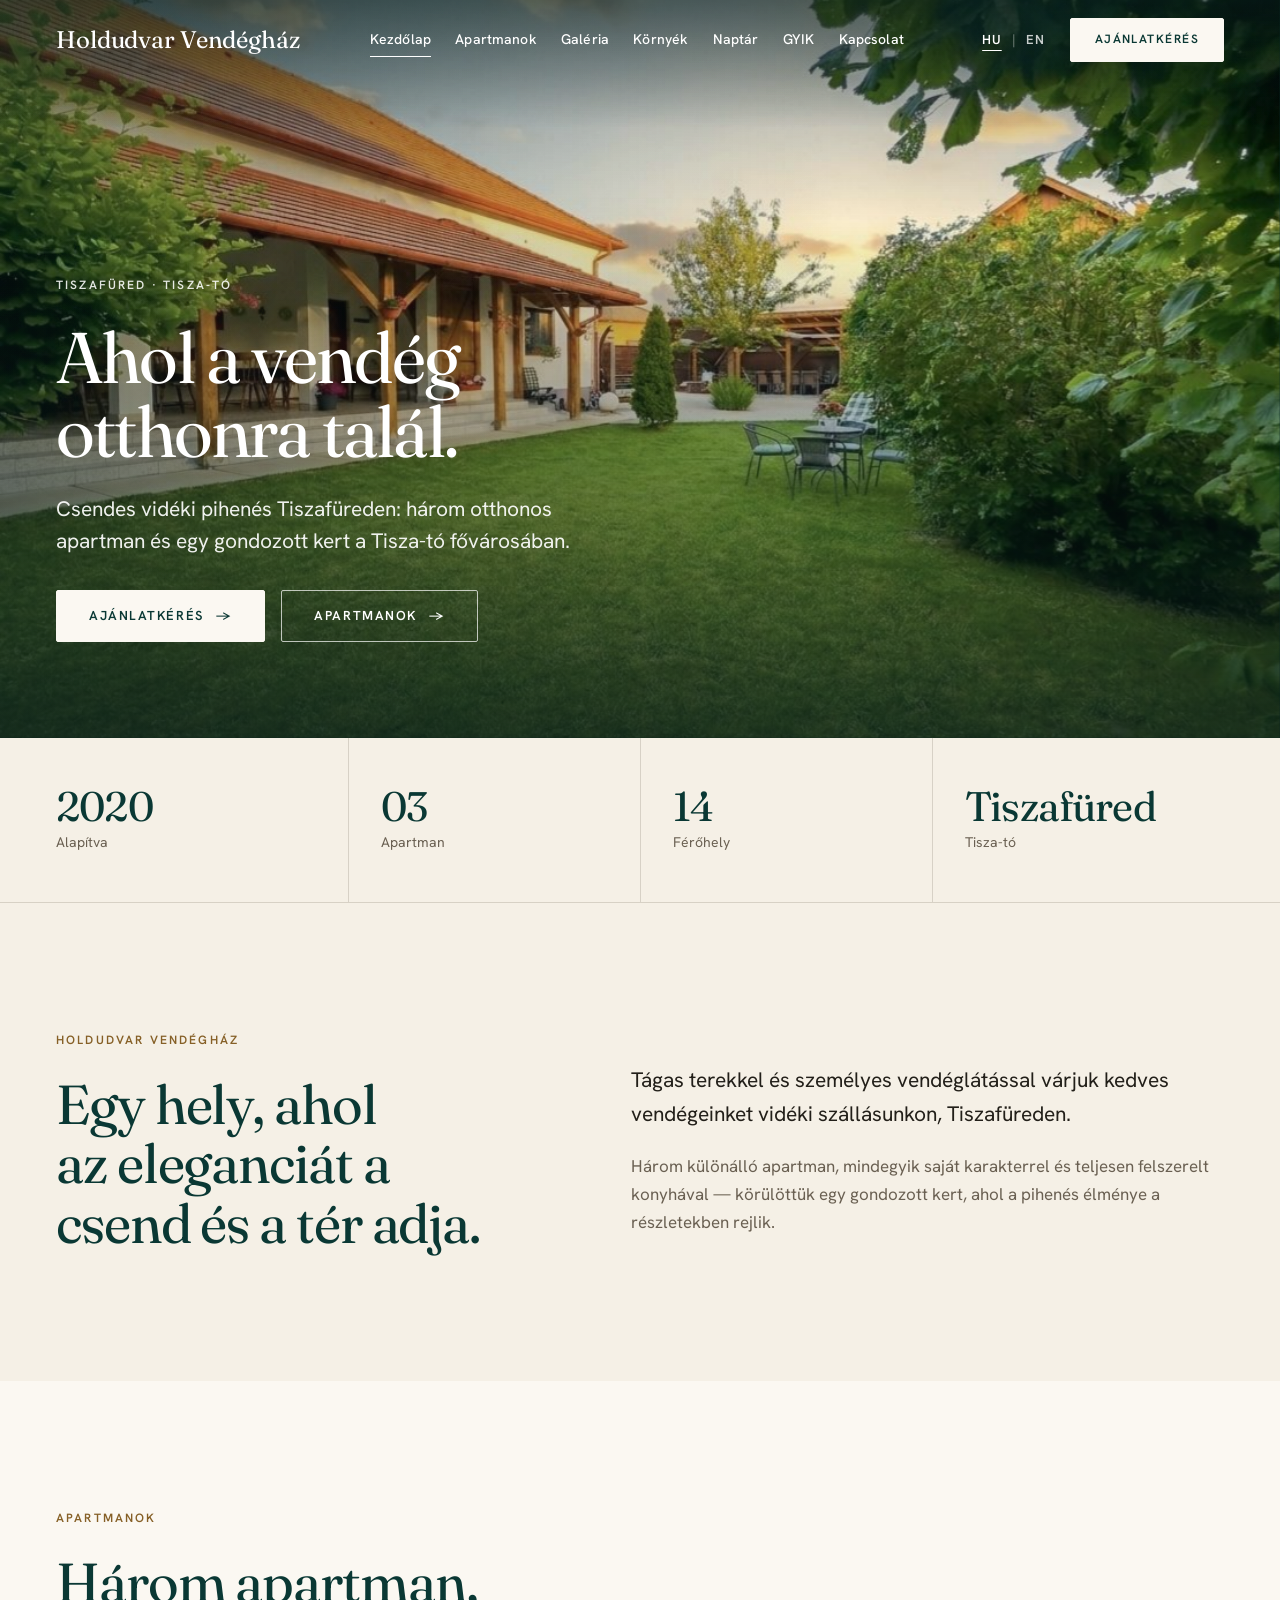
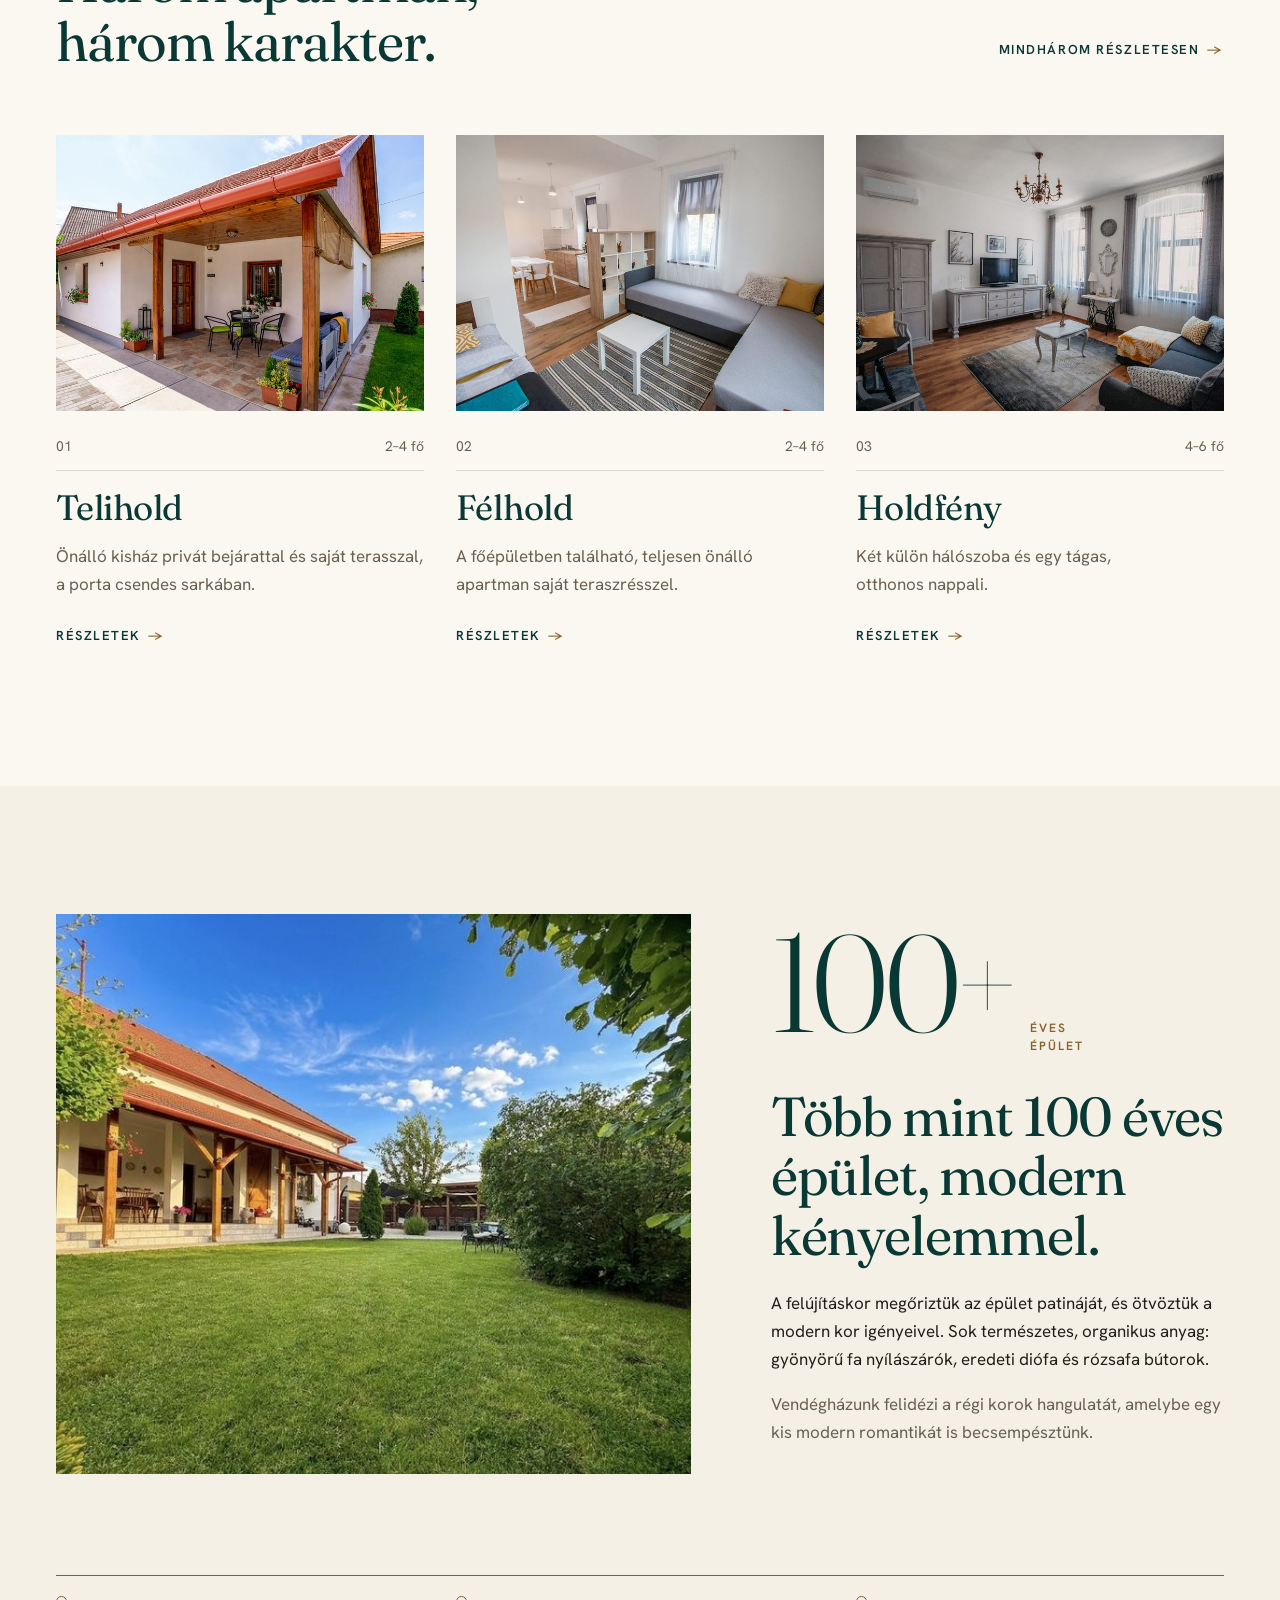
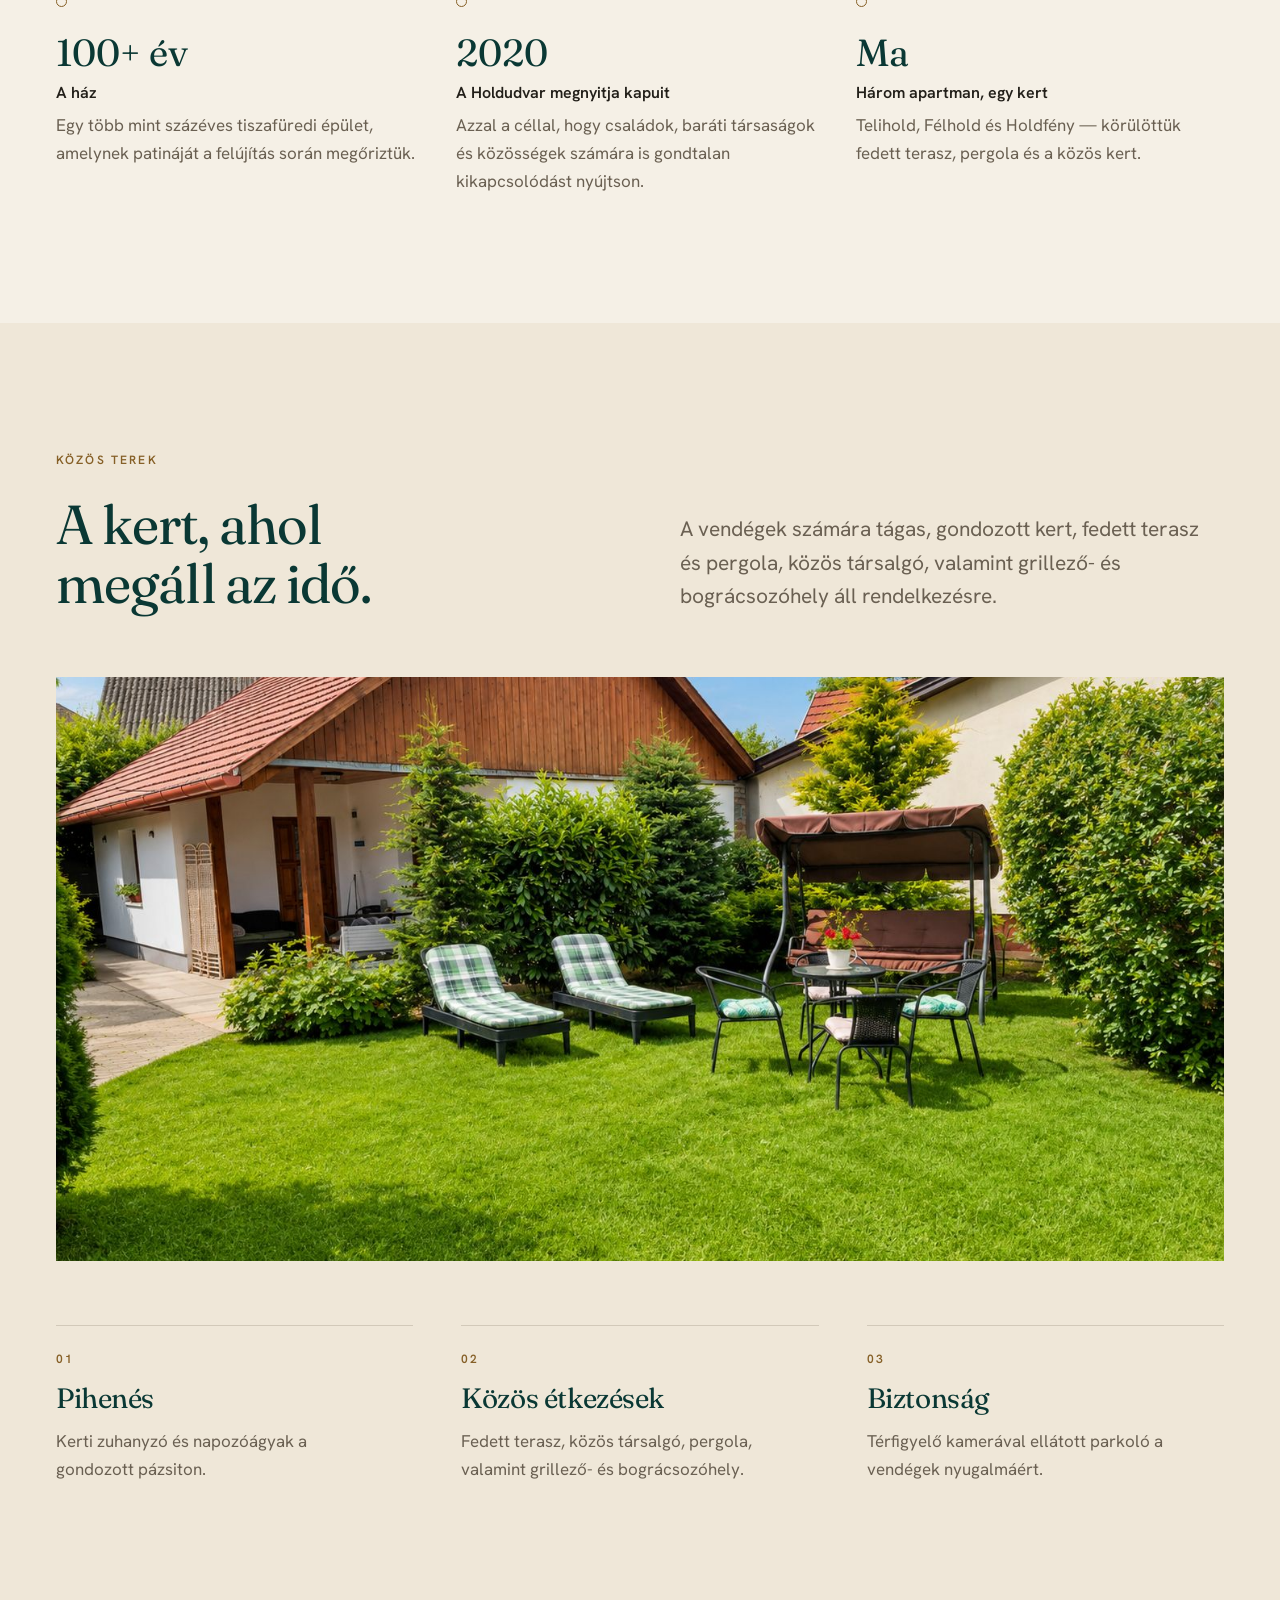
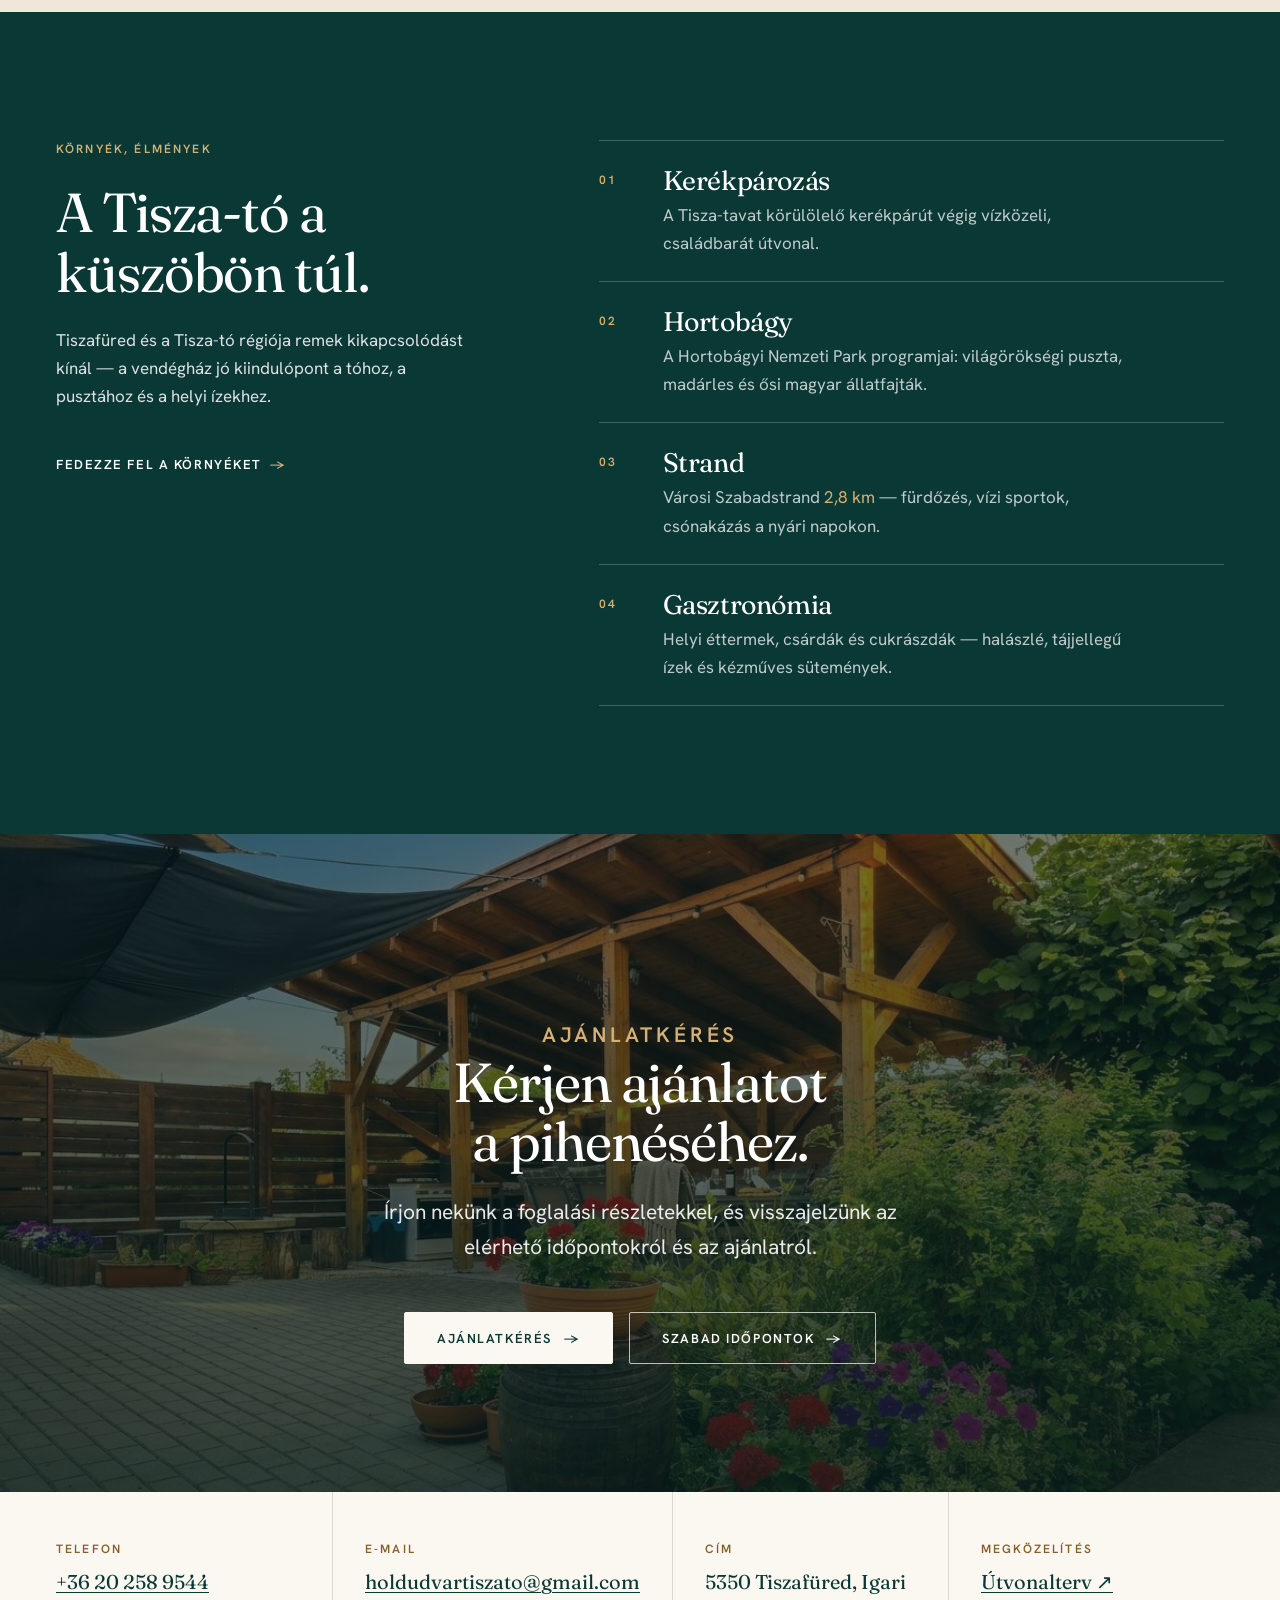
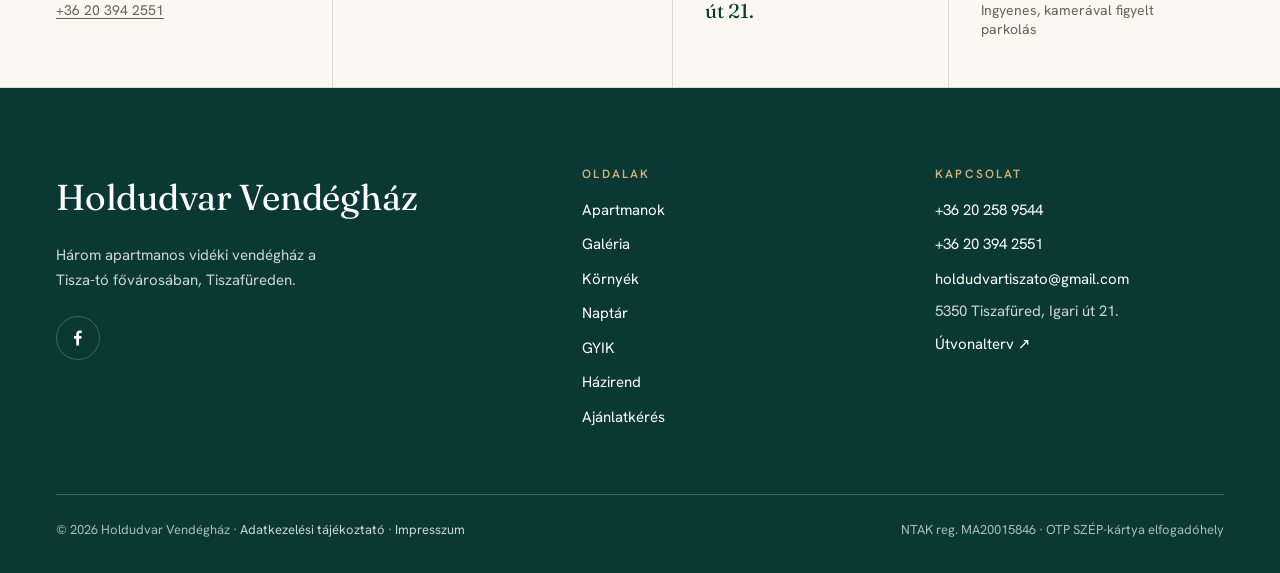
==== commit 808d3983: "v2 redesign: editorial design-rendszer, HU|EN váltó, új kezdőlap, aszimmetrikus galéria, mobil CTA-s" ====
--- a/index.html
+++ b/index.html
@@ -3,7 +3,7 @@
 <head>
 <meta charset="UTF-8">
 <meta name="viewport" content="width=device-width, initial-scale=1.0">
-<script>document.documentElement.classList.add('js')</script>
+<script>document.documentElement.classList.add('js');try{var l=localStorage.getItem('holdudvar_lang');if(l){document.documentElement.setAttribute('data-lang',l);document.documentElement.lang=l}}catch(e){}</script>
 <link rel="icon" href="assets/favicon.svg" type="image/svg+xml">
 <link rel="apple-touch-icon" href="assets/apple-touch-icon.png">
 <meta name="theme-color" content="#0A3834">
@@ -11,9 +11,9 @@
 <meta name="description" content="Holdudvar Vendégház — három apartman és vidéki szállás Tiszafüreden, a Tisza-tó fővárosában. Csend, tágas terek, otthonos elegancia, gondozott kert.">
 <link rel="preconnect" href="https://fonts.googleapis.com">
 <link rel="preconnect" href="https://fonts.gstatic.com" crossorigin>
-<link href="https://fonts.googleapis.com/css2?family=Fraunces:opsz,wght@9..144,400;9..144,500;9..144,600&family=Hanken+Grotesk:ital,wght@0,400;0,500;0,600;0,700;1,400&display=swap" rel="stylesheet">
+<link href="https://fonts.googleapis.com/css2?family=Fraunces:opsz,wght@9..144,300..500&family=Hanken+Grotesk:wght@400;500;600&display=swap" rel="stylesheet">
 <link rel="stylesheet" href="assets/styles.css">
-<link rel="preload" as="image" href="assets/img/kert.jpg" fetchpriority="high">
+<link rel="preload" as="image" href="assets/img/kert.jpg" imagesrcset="assets/img/800/kert.jpg 800w, assets/img/kert.jpg 1109w" imagesizes="100vw" fetchpriority="high">
 <meta property="og:type" content="website">
 <meta property="og:site_name" content="Holdudvar Vendégház">
 <meta property="og:locale" content="hu_HU">
@@ -81,13 +81,10 @@
 <body>
 <a class="skip-link" href="#main"><span data-lang-hu>Ugrás a tartalomhoz</span><span data-lang-en>Skip to content</span></a>
 
-<!-- ============ NAV ============ -->
-<nav class="nav nav--over" data-over-hero>
+<header class="nav nav--over" data-over-hero>
   <div class="nav__inner">
-    <a class="brand" href="index.html" aria-label="Holdudvar Vendégház">
-      <span class="brand__name">Holdudvar Vendégház</span>
-    </a>
-    <div class="nav__links">
+    <a class="brand" href="index.html" aria-label="Holdudvar Vendégház"><span class="brand__name">Holdudvar Vendégház</span></a>
+    <nav class="nav__links" data-i18n-label="Fő navigáció|Main navigation" aria-label="Fő navigáció">
       <a class="nav__link" href="index.html" aria-current="page"><span data-lang-hu>Kezdőlap</span><span data-lang-en>Home</span></a>
       <a class="nav__link" href="apartmanok.html"><span data-lang-hu>Apartmanok</span><span data-lang-en>Apartments</span></a>
       <a class="nav__link" href="galeria.html"><span data-lang-hu>Galéria</span><span data-lang-en>Gallery</span></a>
@@ -95,23 +92,22 @@
       <a class="nav__link" href="naptar.html"><span data-lang-hu>Naptár</span><span data-lang-en>Calendar</span></a>
       <a class="nav__link" href="gyik.html"><span data-lang-hu>GYIK</span><span data-lang-en>FAQ</span></a>
       <a class="nav__link" href="foglalas.html"><span data-lang-hu>Kapcsolat</span><span data-lang-en>Contact</span></a>
-    </div>
+    </nav>
     <div class="nav__right">
-        <button class="lang-toggle" type="button" data-lang-toggle lang="en" aria-label="Switch to English">EN</button>
-      <a class="btn nav__cta" href="foglalas.html"><span data-lang-hu>Ajánlatkérés</span><span data-lang-en>Enquire</span></a>
+      <div class="lang-switch" role="group" aria-label="Nyelv / Language"><button type="button" data-lang-btn="hu" lang="hu" aria-pressed="true" aria-label="Magyar">HU</button><span aria-hidden="true">|</span><button type="button" data-lang-btn="en" lang="en" aria-pressed="false" aria-label="English">EN</button></div>
+      <a class="btn btn--sm nav__cta" href="foglalas.html"><span data-lang-hu>Ajánlatkérés</span><span data-lang-en>Enquire</span></a>
       <button class="burger" type="button" data-i18n-label="Menü|Menu" aria-label="Menü" aria-expanded="false" aria-controls="mobile-menu"><span></span><span></span><span></span></button>
     </div>
   </div>
-</nav>
-
-<!-- ============ MOBILE MENU ============ -->
+</header>
+
 <div class="mobile-menu" id="mobile-menu" role="dialog" aria-modal="true" data-i18n-label="Menü|Menu" aria-label="Menü" aria-hidden="true">
   <div class="mobile-menu__top">
-    <span class="brand__name" style="color:var(--cream)">Holdudvar Vendégház</span>
-    <button class="mobile-menu__close" type="button" data-close data-i18n-label="Menü bezárása|Close menu" aria-label="Bezárás"><svg viewBox="0 0 24 24" fill="none" stroke="currentColor" stroke-width="2" stroke-linecap="round" aria-hidden="true"><path d="M6 6l12 12M18 6 6 18"/></svg></button>
-  </div>
-  <nav class="mobile-menu__links">
-    <a href="index.html"><span data-lang-hu>Kezdőlap</span><span data-lang-en>Home</span></a>
+    <span class="brand__name">Holdudvar Vendégház</span>
+    <button class="mobile-menu__close" type="button" data-close data-i18n-label="Menü bezárása|Close menu" aria-label="Menü bezárása"><svg viewBox="0 0 24 24" fill="none" stroke="currentColor" stroke-width="1.6" stroke-linecap="round" aria-hidden="true"><path d="M6 6l12 12M18 6 6 18"/></svg></button>
+  </div>
+  <nav class="mobile-menu__links" data-i18n-label="Menü|Menu" aria-label="Menü">
+    <a href="index.html" aria-current="page"><span data-lang-hu>Kezdőlap</span><span data-lang-en>Home</span></a>
     <a href="apartmanok.html"><span data-lang-hu>Apartmanok</span><span data-lang-en>Apartments</span></a>
     <a href="galeria.html"><span data-lang-hu>Galéria</span><span data-lang-en>Gallery</span></a>
     <a href="kornyek.html"><span data-lang-hu>Környék</span><span data-lang-en>Surroundings</span></a>
@@ -119,199 +115,218 @@
     <a href="gyik.html"><span data-lang-hu>GYIK</span><span data-lang-en>FAQ</span></a>
     <a href="foglalas.html"><span data-lang-hu>Kapcsolat</span><span data-lang-en>Contact</span></a>
     <a href="hazirend.html"><span data-lang-hu>Házirend</span><span data-lang-en>House rules</span></a>
-    <a href="foglalas.html"><span data-lang-hu>Ajánlatkérés</span><span data-lang-en>Enquiry</span></a>
   </nav>
-  <div class="mobile-menu__lang">
-        <button class="lang-toggle" type="button" data-lang-toggle lang="en" aria-label="Switch to English">EN</button>
+  <div class="mobile-menu__foot">
+    <a class="btn btn--gold btn--block" href="foglalas.html"><span data-lang-hu>Ajánlatkérés</span><span data-lang-en>Request a quote</span> <span class="ar" aria-hidden="true">→</span></a>
+    <p class="mobile-menu__tel"><span data-lang-hu>Telefon</span><span data-lang-en>Phone</span>: <a href="tel:+36202589544">+36 20 258 9544</a></p>
+    <div class="lang-switch" role="group" aria-label="Nyelv / Language"><button type="button" data-lang-btn="hu" lang="hu" aria-pressed="true" aria-label="Magyar">HU</button><span aria-hidden="true">|</span><button type="button" data-lang-btn="en" lang="en" aria-pressed="false" aria-label="English">EN</button></div>
   </div>
 </div>
 
 <main id="main">
 
 <!-- ============ HERO ============ -->
-<header class="page-hero page-hero--center page-hero--full">
-  <div class="ph ph--dark ph--photo ph--parallax" data-label="HERO · vendégház aranyórás fényben, gondozott kert"><img src="assets/img/kert.jpg" width="1109" height="833" alt="Holdudvar Vendégház épülete aranyórás fényben, gondozott kerttel" fetchpriority="high" decoding="async"></div>
-  <div class="page-hero__veil"></div>
-  <div class="page-hero__inner wrap">
-    <div class="reveal in">
-      <h1 class="display" style="max-width:16ch">
-        <span data-lang-hu>Ahol a vendég <span class="ital">otthonra</span> talál.</span>
-        <span data-lang-en>Where guests feel at <span class="ital">home</span>.</span>
-      </h1>
-      <p class="page-hero__lead">
-        <span data-lang-hu>Csendes vidéki pihenés Tiszafüreden: három otthonos apartman és egy gondozott kert a Tisza-tó fővárosában.</span>
-        <span data-lang-en>A quiet countryside escape in Tiszafüred: three homely apartments and a tended garden in the capital of Lake Tisza.</span>
-      </p>
-      <div class="hero-cta" style="display:flex; gap:16px; flex-wrap:wrap; margin-top:36px">
-        <a class="btn btn--gold" href="foglalas.html"><span data-lang-hu>Ajánlatkérés</span><span data-lang-en>Request a quote</span></a>
-        <a class="btn btn--light" href="apartmanok.html"><span data-lang-hu>Apartmanok</span><span data-lang-en>The apartments</span></a>
-      </div>
-      <dl class="hero-meta">
-        <div>
-          <dt><span data-lang-hu>Alapítva</span><span data-lang-en>Established</span></dt>
-          <dd>2020</dd>
-        </div>
-        <div>
-          <dt><span data-lang-hu>Apartman</span><span data-lang-en>Apartments</span></dt>
-          <dd><span data-lang-hu>Három</span><span data-lang-en>Three</span></dd>
-        </div>
-        <div>
-          <dt><span data-lang-hu>Helyszín</span><span data-lang-en>Location</span></dt>
-          <dd>Tiszafüred</dd>
-        </div>
-      </dl>
-    </div>
-  </div>
-</header>
-
-<!-- ============ INTRO ============ -->
-<section class="split split--img-right">
-  <div class="split__text reveal">
-    <span class="eyebrow">Holdudvar Vendégház</span>
-    <h2>
-      <span data-lang-hu>Három apartman, egy vendégház Tiszafüreden.</span>
-      <span data-lang-en>Three apartments, one guesthouse in Tiszafüred.</span>
-    </h2>
-    <p class="lead" style="margin-top:24px">
-      <span data-lang-hu>Tágas terekkel és személyes vendéglátással várjuk kedves vendégeinket vidéki szállásunkon. Egy hely, ahol az eleganciát a csend és a tér adja — a pihenés élménye a részletekben rejlik.</span>
-      <span data-lang-en>We welcome our guests with spacious interiors and personal hospitality at our countryside retreat. A place where elegance comes from quiet and space — where rest lives in the details.</span>
+<section class="hero" aria-labelledby="hero-cim">
+  <div class="hero__media"><img src="assets/img/kert.jpg" srcset="assets/img/800/kert.jpg 800w, assets/img/kert.jpg 1109w" sizes="100vw" width="1109" height="833" alt="A Holdudvar Vendégház régi épülete fedett tornáccal és gondozott kerttel, aranyórás fényben" fetchpriority="high" decoding="async"></div>
+  <div class="hero__veil"></div>
+  <div class="hero__inner wrap">
+    <p class="eyebrow"><span data-lang-hu>Tiszafüred · Tisza-tó</span><span data-lang-en>Tiszafüred · Lake Tisza</span></p>
+    <h1 id="hero-cim">
+      <span data-lang-hu>Ahol a vendég otthonra talál.</span>
+      <span data-lang-en>Where guests feel at home.</span>
+    </h1>
+    <p class="hero__lead">
+      <span data-lang-hu>Csendes vidéki pihenés Tiszafüreden: három otthonos apartman és egy gondozott kert a Tisza-tó fővárosában.</span>
+      <span data-lang-en>A quiet countryside escape in Tiszafüred: three homely apartments and a tended garden in the capital of Lake Tisza.</span>
     </p>
-  </div>
-  <div class="split__media reveal" data-delay="1">
-    <div class="ph ph--photo ph--slant-l" data-label="SZÉLES FOTÓ · a porta és a kert"><img src="assets/img/kert-napozo.jpg" width="1448" height="1086" alt="A vendégház gondozott kertje napozóágyakkal" loading="lazy" decoding="async"></div>
-  </div>
-</section>
-
-<!-- ============ APARTMENTS TEASER ============ -->
-<section class="section section--pale">
+    <div class="btn-row" data-hero-cta>
+      <a class="btn btn--light" href="foglalas.html"><span data-lang-hu>Ajánlatkérés</span><span data-lang-en>Request a quote</span> <span class="ar" aria-hidden="true">→</span></a>
+      <a class="btn btn--outline-light" href="apartmanok.html"><span data-lang-hu>Apartmanok</span><span data-lang-en>The apartments</span> <span class="ar" aria-hidden="true">→</span></a>
+    </div>
+  </div>
+</section>
+
+<!-- ============ TÉNYEK ============ -->
+<section class="facts" aria-label="Holdudvar röviden" data-i18n-label="Holdudvar röviden|Holdudvar at a glance">
+  <dl class="facts__row wrap">
+    <div class="fact"><dt><span data-lang-hu>Alapítva</span><span data-lang-en>Established</span></dt><dd>2020</dd></div>
+    <div class="fact"><dt><span data-lang-hu>Apartman</span><span data-lang-en>Apartments</span></dt><dd>03</dd></div>
+    <div class="fact"><dt><span data-lang-hu>Férőhely</span><span data-lang-en>Guests</span></dt><dd>14</dd></div>
+    <div class="fact"><dt><span data-lang-hu>Tisza-tó</span><span data-lang-en>Lake Tisza</span></dt><dd>Tiszafüred</dd></div>
+  </dl>
+</section>
+
+<!-- ============ BEMUTATKOZÁS ============ -->
+<section class="section intro">
+  <div class="wrap intro__grid">
+    <div class="reveal">
+      <p class="eyebrow">Holdudvar Vendégház</p>
+      <h2>
+        <span data-lang-hu>Egy hely, ahol az eleganciát a csend és a tér adja.</span>
+        <span data-lang-en>A place where elegance comes from quiet and space.</span>
+      </h2>
+    </div>
+    <div class="intro__text reveal" data-delay="1">
+      <p class="lead"><span data-lang-hu>Tágas terekkel és személyes vendéglátással várjuk kedves vendégeinket vidéki szállásunkon, Tiszafüreden.</span><span data-lang-en>We welcome our guests with spacious interiors and personal hospitality at our countryside retreat in Tiszafüred.</span></p>
+      <p class="muted"><span data-lang-hu>Három különálló apartman, mindegyik saját karakterrel és teljesen felszerelt konyhával — körülöttük egy gondozott kert, ahol a pihenés élménye a részletekben rejlik.</span><span data-lang-en>Three separate apartments, each with its own character and a fully equipped kitchen — around them a tended garden, where rest lives in the details.</span></p>
+    </div>
+  </div>
+</section>
+
+<!-- ============ APARTMANOK ============ -->
+<section class="section section--white apts" aria-labelledby="apt-cim">
   <div class="wrap">
-    <div class="center reveal" style="margin-bottom:clamp(40px,5vw,68px)">
-      <span class="eyebrow eyebrow--center">Apartmanok</span>
-      <h2 style="max-width:18ch;margin:0 auto">
-        <span data-lang-hu>Telihold, Félhold, Holdfény.</span>
-        <span data-lang-en>Full Moon, Half Moon, Moonlight.</span>
-      </h2>
-      <p class="lead maxch" style="margin:18px auto 0">
-        <span data-lang-hu>Három különálló apartman Tiszafüreden, a Tisza-tó fővárosában — mindegyik saját karakterrel és teljesen felszerelt konyhával.</span>
-        <span data-lang-en>Three separate apartments in Tiszafüred, the capital of Lake Tisza — each with its own character and a fully equipped kitchen.</span>
-      </p>
-    </div>
-    <div class="grid-3">
-      <a class="apt-card reveal" href="apartmanok.html#telihold" data-delay="1">
-        <div class="ph ph--photo" data-label="TELIHOLD · önálló kisház, terasz" style="aspect-ratio:3/2"><img src="assets/img/telihold-terasz.jpg" width="1600" height="1067" alt="Telihold apartman – önálló kisház, terasz" loading="lazy" decoding="async"></div>
-        <div class="apt-card__body">
-          <div class="apt-card__top">
-            <h3>Telihold</h3>
-            <span class="apt-card__cap">2–4 <span data-lang-hu>fő</span><span data-lang-en>guests</span></span>
-          </div>
-          <p class="muted"><span data-lang-hu>Önálló kisház privát bejárattal és saját terasszal, a porta csendes sarkában.</span><span data-lang-en>A standalone cottage with private entrance and terrace, in the quiet corner of the estate.</span></p>
-          <span class="arrow-link"><span data-lang-hu>Részletek</span><span data-lang-en>Details</span><span class="ar">→</span></span>
-        </div>
+    <div class="sec-head reveal">
+      <div>
+        <p class="eyebrow"><span data-lang-hu>Apartmanok</span><span data-lang-en>Apartments</span></p>
+        <h2 id="apt-cim"><span data-lang-hu>Három apartman, három karakter.</span><span data-lang-en>Three apartments, three characters.</span></h2>
+      </div>
+      <a class="arrow-link" href="apartmanok.html"><span data-lang-hu>Mindhárom részletesen</span><span data-lang-en>All three in detail</span> <span class="ar" aria-hidden="true">→</span></a>
+    </div>
+    <div class="apt-grid">
+      <a class="apt reveal" href="apartmanok.html#telihold">
+        <div class="apt__media"><img src="assets/img/800/telihold-terasz.jpg" srcset="assets/img/800/telihold-terasz.jpg 800w, assets/img/telihold-terasz.jpg 1600w" sizes="(min-width: 1024px) 400px, (min-width: 700px) 50vw, 100vw" width="800" height="534" alt="Telihold — az önálló kisház a saját teraszával" loading="lazy" decoding="async"></div>
+        <div class="apt__meta"><span>01</span><span>2–4 <span data-lang-hu>fő</span><span data-lang-en>guests</span></span></div>
+        <h3 class="apt__name">Telihold</h3>
+        <p class="apt__desc"><span data-lang-hu>Önálló kisház privát bejárattal és saját terasszal, a porta csendes sarkában.</span><span data-lang-en>A standalone cottage with private entrance and terrace, in the quiet corner of the estate.</span></p>
+        <span class="arrow-link"><span data-lang-hu>Részletek</span><span data-lang-en>Details</span> <span class="ar" aria-hidden="true">→</span></span>
       </a>
-      <a class="apt-card reveal" href="apartmanok.html#felhold" data-delay="2">
-        <div class="ph ph--photo" data-label="FÉLHOLD · főépületi apartman, teraszrész" style="aspect-ratio:3/2"><img src="assets/img/felhold-nappali.jpg" width="1800" height="1200" alt="Félhold apartman – főépületi lakrész, teraszrész" loading="lazy" decoding="async"></div>
-        <div class="apt-card__body">
-          <div class="apt-card__top">
-            <h3>Félhold</h3>
-            <span class="apt-card__cap">2–4 <span data-lang-hu>fő</span><span data-lang-en>guests</span></span>
-          </div>
-          <p class="muted"><span data-lang-hu>A főépületben található, teljesen önálló apartman saját teraszrésszel.</span><span data-lang-en>A fully self-contained apartment in the main building, with its own terrace area.</span></p>
-          <span class="arrow-link"><span data-lang-hu>Részletek</span><span data-lang-en>Details</span><span class="ar">→</span></span>
-        </div>
+      <a class="apt reveal" href="apartmanok.html#felhold" data-delay="1">
+        <div class="apt__media"><img src="assets/img/800/felhold-nappali.jpg" srcset="assets/img/800/felhold-nappali.jpg 800w, assets/img/felhold-nappali.jpg 1800w" sizes="(min-width: 1024px) 400px, (min-width: 700px) 50vw, 100vw" width="800" height="533" alt="Félhold — a főépületi apartman nappalija" loading="lazy" decoding="async"></div>
+        <div class="apt__meta"><span>02</span><span>2–4 <span data-lang-hu>fő</span><span data-lang-en>guests</span></span></div>
+        <h3 class="apt__name">Félhold</h3>
+        <p class="apt__desc"><span data-lang-hu>A főépületben található, teljesen önálló apartman saját teraszrésszel.</span><span data-lang-en>A fully self-contained apartment in the main building, with its own terrace area.</span></p>
+        <span class="arrow-link"><span data-lang-hu>Részletek</span><span data-lang-en>Details</span> <span class="ar" aria-hidden="true">→</span></span>
       </a>
-      <a class="apt-card reveal" href="apartmanok.html#holdfeny" data-delay="3">
-        <div class="ph ph--photo" data-label="HOLDFÉNY · két háló, tágas nappali" style="aspect-ratio:3/2"><img src="assets/img/holdfeny-nappali.jpg" width="1600" height="1067" alt="Holdfény apartman – két háló, tágas nappali" loading="lazy" decoding="async"></div>
-        <div class="apt-card__body">
-          <div class="apt-card__top">
-            <h3>Holdfény</h3>
-            <span class="apt-card__cap">4–6 <span data-lang-hu>fő</span><span data-lang-en>guests</span></span>
-          </div>
-          <p class="muted"><span data-lang-hu>Két külön hálószoba és egy tágas, otthonos nappali.</span><span data-lang-en>Two separate bedrooms and a spacious, homely living room.</span></p>
-          <span class="arrow-link"><span data-lang-hu>Részletek</span><span data-lang-en>Details</span><span class="ar">→</span></span>
-        </div>
+      <a class="apt reveal" href="apartmanok.html#holdfeny" data-delay="2">
+        <div class="apt__media"><img src="assets/img/800/holdfeny-nappali.jpg" srcset="assets/img/800/holdfeny-nappali.jpg 800w, assets/img/holdfeny-nappali.jpg 1600w" sizes="(min-width: 1024px) 400px, (min-width: 700px) 100vw, 100vw" width="800" height="534" alt="Holdfény — a tágas nappali" loading="lazy" decoding="async"></div>
+        <div class="apt__meta"><span>03</span><span>4–6 <span data-lang-hu>fő</span><span data-lang-en>guests</span></span></div>
+        <h3 class="apt__name">Holdfény</h3>
+        <p class="apt__desc"><span data-lang-hu>Két külön hálószoba és egy tágas, otthonos nappali.</span><span data-lang-en>Two separate bedrooms and a spacious, homely living room.</span></p>
+        <span class="arrow-link"><span data-lang-hu>Részletek</span><span data-lang-en>Details</span> <span class="ar" aria-hidden="true">→</span></span>
       </a>
     </div>
   </div>
 </section>
 
-<!-- ============ SINCE 2020 / STATS ============ -->
-<section class="section section--deep">
+<!-- ============ 100+ ÉVES ÉPÜLET ============ -->
+<section class="section story" aria-labelledby="story-cim">
   <div class="wrap">
-    <div class="grid-2" style="align-items:end">
-      <div class="reveal">
-        <span class="eyebrow eyebrow--light">Azóta</span>
-        <p class="big-year">2020</p>
-        <p class="stat__p" style="max-width:38ch"><span data-lang-hu>A Holdudvar 2020-ban nyitotta meg kapuit azzal a céllal, hogy családok, baráti társaságok és közösségek számára is gondtalan kikapcsolódást nyújtson.</span><span data-lang-en>Holdudvar opened its doors in 2020, with the aim of offering carefree relaxation for families, groups of friends and communities alike.</span></p>
-      </div>
-      <div class="reveal" data-delay="1">
-        <div class="stat-row" style="grid-template-columns:1fr 1fr; display:grid; gap:clamp(24px,3vw,40px)">
-          <div class="stat"><span class="stat__k">3</span><h4 style="color:var(--cream)"><span data-lang-hu>apartman</span><span data-lang-en>apartments</span></h4></div>
-          <div class="stat"><span class="stat__k">14</span><h4 style="color:var(--cream)"><span data-lang-hu>férőhely</span><span data-lang-en>beds</span></h4></div>
-          <div class="stat"><span class="stat__k">100+</span><h4 style="color:var(--cream)"><span data-lang-hu>éves épület</span><span data-lang-en>year-old house</span></h4></div>
-          <div class="stat"><span class="stat__k">1</span><h4 style="color:var(--cream)"><span data-lang-hu>gondozott kert</span><span data-lang-en>tended garden</span></h4></div>
-        </div>
-      </div>
-    </div>
-  </div>
-</section>
-
-<!-- ============ ABOUT TEASER ============ -->
-<section class="split split--img-left">
-  <div class="split__media reveal">
-    <div class="ph ph--photo ph--slant-r" data-label="BELSŐ TÉR · diófa bútorok, fa nyílászárók, természetes fény"><img src="assets/img/telihold-nappali.jpg" width="1800" height="1200" alt="Apartman nappalija diófa bútorokkal és fa nyílászárókkal" loading="lazy" decoding="async"></div>
-  </div>
-  <div class="split__text reveal" data-delay="1">
-    <span class="eyebrow">Rólunk</span>
-    <h2><span data-lang-hu>Több mint 100 éves épület, modern kényelemmel.</span><span data-lang-en>A century-old house, with modern comfort.</span></h2>
-    <p style="margin-top:24px"><span data-lang-hu>A felújításkor megőriztük az épület patináját, és ötvöztük a modern kor igényeivel. Sok természetes, organikus anyag: gyönyörű fa nyílászárók, eredeti diófa és rózsafa bútorok.</span><span data-lang-en>In the renovation we kept the building's patina and combined it with modern needs. Plenty of natural, organic materials: beautiful timber joinery, original walnut and rosewood furniture.</span></p>
-    <p><span data-lang-hu>Vendégházunk felidézi a régi korok hangulatát, amelybe egy kis modern romantikát is becsempésztünk.</span><span data-lang-en>Our house evokes the mood of times past — with a touch of modern romance woven in.</span></p>
-  </div>
-</section>
-
-<!-- ============ SERVICES STRIP ============ -->
-<section class="section section--deep">
+    <div class="story__grid">
+      <div class="story__media ph ph--photo reveal"><img src="assets/img/udvar.jpg" srcset="assets/img/800/udvar.jpg 800w, assets/img/udvar.jpg 1118w" sizes="(min-width: 960px) 60vw, 100vw" width="1118" height="839" alt="A több mint százéves főépület hosszú, fa oszlopos tornáca a kert felől" loading="lazy" decoding="async"></div>
+      <div class="story__text reveal" data-delay="1">
+        <p class="story__num"><b>100+</b><span><span data-lang-hu>éves<br>épület</span><span data-lang-en>year-old<br>house</span></span></p>
+        <h2 id="story-cim"><span data-lang-hu>Több mint 100 éves épület, modern kényelemmel.</span><span data-lang-en>A century-old house, with modern comfort.</span></h2>
+        <p><span data-lang-hu>A felújításkor megőriztük az épület patináját, és ötvöztük a modern kor igényeivel. Sok természetes, organikus anyag: gyönyörű fa nyílászárók, eredeti diófa és rózsafa bútorok.</span><span data-lang-en>In the renovation we kept the building's patina and combined it with modern needs. Plenty of natural, organic materials: beautiful timber joinery, original walnut and rosewood furniture.</span></p>
+        <p class="muted"><span data-lang-hu>Vendégházunk felidézi a régi korok hangulatát, amelybe egy kis modern romantikát is becsempésztünk.</span><span data-lang-en>Our house evokes the mood of times past — with a touch of modern romance woven in.</span></p>
+      </div>
+    </div>
+
+    <ol class="timeline reveal" data-i18n-label="A ház története|The story of the house" aria-label="A ház története">
+      <li class="timeline__item">
+        <span class="timeline__when"><span data-lang-hu>100+ év</span><span data-lang-en>100+ years</span></span>
+        <h3><span data-lang-hu>A ház</span><span data-lang-en>The house</span></h3>
+        <p><span data-lang-hu>Egy több mint százéves tiszafüredi épület, amelynek patináját a felújítás során megőriztük.</span><span data-lang-en>A Tiszafüred house more than a century old, whose patina we kept through the renovation.</span></p>
+      </li>
+      <li class="timeline__item">
+        <span class="timeline__when">2020</span>
+        <h3><span data-lang-hu>A Holdudvar megnyitja kapuit</span><span data-lang-en>Holdudvar opens its gates</span></h3>
+        <p><span data-lang-hu>Azzal a céllal, hogy családok, baráti társaságok és közösségek számára is gondtalan kikapcsolódást nyújtson.</span><span data-lang-en>With the aim of offering carefree relaxation for families, groups of friends and communities alike.</span></p>
+      </li>
+      <li class="timeline__item">
+        <span class="timeline__when"><span data-lang-hu>Ma</span><span data-lang-en>Today</span></span>
+        <h3><span data-lang-hu>Három apartman, egy kert</span><span data-lang-en>Three apartments, one garden</span></h3>
+        <p><span data-lang-hu>Telihold, Félhold és Holdfény — körülöttük fedett terasz, pergola és a közös kert.</span><span data-lang-en>Telihold, Félhold and Holdfény — around them a covered terrace, a pergola and the shared garden.</span></p>
+      </li>
+    </ol>
+  </div>
+</section>
+
+<!-- ============ KERT ============ -->
+<section class="section section--pale garden" aria-labelledby="kert-cim">
   <div class="wrap">
-    <div class="center reveal" style="margin-bottom:clamp(36px,4vw,56px)">
-      <span class="eyebrow eyebrow--center eyebrow--light">Közös terek</span>
-      <h2 style="color:var(--white)"><span data-lang-hu>A kert, ahol megáll az idő.</span><span data-lang-en>A garden where time slows down.</span></h2>
-    </div>
-    <div class="grid-3 stat-row">
-      <div class="stat reveal" data-delay="1">
-        <svg class="stat__icon" viewBox="0 0 24 24" fill="none" stroke="currentColor" stroke-width="1.4" stroke-linecap="round" aria-hidden="true"><circle cx="12" cy="12" r="4"/><path d="M12 2.5v2.6M12 18.9v2.6M4.4 4.4l1.9 1.9M17.7 17.7l1.9 1.9M2.5 12h2.6M18.9 12h2.6M4.4 19.6l1.9-1.9M17.7 6.3l1.9-1.9"/></svg>
-        <span class="stat__k">01</span>
-        <h4 style="color:var(--cream)"><span data-lang-hu>Pihenés a kertben</span><span data-lang-en>Rest in the garden</span></h4>
-        <p class="stat__p"><span data-lang-hu>Kerti zuhanyzó és napozóágyak a gondozott pázsiton.</span><span data-lang-en>Garden shower and sun loungers on the tended lawn.</span></p>
-      </div>
-      <div class="stat reveal" data-delay="2">
-        <svg class="stat__icon" viewBox="0 0 24 24" fill="none" stroke="currentColor" stroke-width="1.4" stroke-linecap="round" stroke-linejoin="round" aria-hidden="true"><path d="M13 2.5c.4 3.4-3.2 4.4-3.2 8a3.2 3.2 0 0 0 6.4 0c0-.8-.2-1.5-.6-2.1 2 1.2 3 3.1 3 5.2a6 6 0 1 1-12 0c0-4.7 4.2-6.7 6.4-11.1z"/></svg>
-        <span class="stat__k">02</span>
-        <h4 style="color:var(--cream)"><span data-lang-hu>Kert, gasztronómia</span><span data-lang-en>Garden, dining</span></h4>
-        <p class="stat__p"><span data-lang-hu>Fedett terasz, közös társalgó, pergola, valamint grillező- és bográcsozóhely.</span><span data-lang-en>Covered terrace, shared lounge, pergola, plus grill and cauldron-cooking spots.</span></p>
-      </div>
-      <div class="stat reveal" data-delay="3">
-        <svg class="stat__icon" viewBox="0 0 24 24" fill="none" stroke="currentColor" stroke-width="1.4" stroke-linecap="round" stroke-linejoin="round" aria-hidden="true"><path d="M12 2.8l7 2.7v5c0 4.4-3 7.5-7 9-4-1.5-7-4.6-7-9v-5z"/><path d="M9 11.8l2.2 2.2 4.3-4.4"/></svg>
-        <span class="stat__k">03</span>
-        <h4 style="color:var(--cream)"><span data-lang-hu>Biztonság</span><span data-lang-en>Security</span></h4>
-        <p class="stat__p"><span data-lang-hu>Térfigyelő kamerával ellátott parkoló a vendégek nyugalmáért.</span><span data-lang-en>A camera-monitored car park for our guests' peace of mind.</span></p>
-      </div>
-    </div>
-  </div>
-</section>
-
-<!-- ============ SURROUNDINGS TEASER ============ -->
-<section class="split split--img-right section--pale-2">
-  <div class="split__text reveal">
-    <span class="eyebrow">Környék, élmények</span>
-    <h2><span data-lang-hu>A Tisza-tó a küszöbön túl.</span><span data-lang-en>Lake Tisza, just beyond the gate.</span></h2>
-    <p style="margin-top:24px"><span data-lang-hu>Tiszafüred és a Tisza-tó régiója remek kikapcsolódást kínál: tavi kerékpárút, a Hortobágyi Nemzeti Park programjai, szabadvízi strand, helyi éttermek, csárdák és cukrászdák.</span><span data-lang-en>Tiszafüred and the Lake Tisza region offer wonderful escapes: the lakeside cycle path, Hortobágy National Park programmes, open-water beaches, and local restaurants, inns and patisseries.</span></p>
-    <a class="arrow-link" href="kornyek.html"><span data-lang-hu>Mit érdemes felfedezni</span><span data-lang-en>What to explore</span><span class="ar">→</span></a>
-  </div>
-  <div class="split__media reveal" data-delay="1">
-    <div class="ph ph--photo ph--slant-l" data-label="FEDETT TERASZ · grillező esti fényben"><img src="assets/img/terasz-este.jpg" width="1195" height="896" alt="Fedett terasz és grillezőhely esti fényben" loading="lazy" decoding="async"></div>
-  </div>
-</section>
-
-<!-- ============ FOOTER ============ -->
+    <div class="garden__head reveal">
+      <div>
+        <p class="eyebrow"><span data-lang-hu>Közös terek</span><span data-lang-en>Shared spaces</span></p>
+        <h2 id="kert-cim"><span data-lang-hu>A kert, ahol megáll az idő.</span><span data-lang-en>A garden where time slows down.</span></h2>
+      </div>
+      <p class="lead"><span data-lang-hu>A vendégek számára tágas, gondozott kert, fedett terasz és pergola, közös társalgó, valamint grillező- és bográcsozóhely áll rendelkezésre.</span><span data-lang-en>Guests share a spacious, tended garden, a covered terrace and pergola, a common lounge, and a grill and cauldron-cooking area.</span></p>
+    </div>
+    <div class="garden__media ph ph--photo reveal"><img src="assets/img/kert-napozo.jpg" srcset="assets/img/800/kert-napozo.jpg 800w, assets/img/kert-napozo.jpg 1448w" sizes="(min-width: 1240px) 1240px, 100vw" width="1448" height="1086" alt="A gondozott kert napozóágyakkal, mögötte a vendégház" loading="lazy" decoding="async"></div>
+    <ol class="features">
+      <li class="feature reveal">
+        <span class="feature__no">01</span>
+        <h3><span data-lang-hu>Pihenés</span><span data-lang-en>Rest</span></h3>
+        <p><span data-lang-hu>Kerti zuhanyzó és napozóágyak a gondozott pázsiton.</span><span data-lang-en>Garden shower and sun loungers on the tended lawn.</span></p>
+      </li>
+      <li class="feature reveal" data-delay="1">
+        <span class="feature__no">02</span>
+        <h3><span data-lang-hu>Közös étkezések</span><span data-lang-en>Shared meals</span></h3>
+        <p><span data-lang-hu>Fedett terasz, közös társalgó, pergola, valamint grillező- és bográcsozóhely.</span><span data-lang-en>Covered terrace, shared lounge, pergola, plus grill and cauldron-cooking spots.</span></p>
+      </li>
+      <li class="feature reveal" data-delay="2">
+        <span class="feature__no">03</span>
+        <h3><span data-lang-hu>Biztonság</span><span data-lang-en>Peace of mind</span></h3>
+        <p><span data-lang-hu>Térfigyelő kamerával ellátott parkoló a vendégek nyugalmáért.</span><span data-lang-en>A camera-monitored car park for our guests' peace of mind.</span></p>
+      </li>
+    </ol>
+  </div>
+</section>
+
+<!-- ============ TISZA-TÓ ============ -->
+<section class="section section--deep lake" aria-labelledby="to-cim">
+  <div class="wrap lake__grid">
+    <div class="lake__intro reveal">
+      <p class="eyebrow"><span data-lang-hu>Környék, élmények</span><span data-lang-en>Surroundings</span></p>
+      <h2 id="to-cim"><span data-lang-hu>A Tisza-tó a küszöbön túl.</span><span data-lang-en>Lake Tisza, just beyond the gate.</span></h2>
+      <p><span data-lang-hu>Tiszafüred és a Tisza-tó régiója remek kikapcsolódást kínál — a vendégház jó kiindulópont a tóhoz, a pusztához és a helyi ízekhez.</span><span data-lang-en>Tiszafüred and the Lake Tisza region offer wonderful escapes — the guesthouse is a good base for the lake, the puszta and local flavours.</span></p>
+      <a class="arrow-link" href="kornyek.html"><span data-lang-hu>Fedezze fel a környéket</span><span data-lang-en>Explore the area</span> <span class="ar" aria-hidden="true">→</span></a>
+    </div>
+    <ol class="lake__list">
+      <li class="lake__item reveal">
+        <span class="feature__no">01</span>
+        <h3><span data-lang-hu>Kerékpározás</span><span data-lang-en>Cycling</span></h3>
+        <p><span data-lang-hu>A Tisza-tavat körülölelő kerékpárút végig vízközeli, családbarát útvonal.</span><span data-lang-en>The cycle path encircling Lake Tisza runs close to the water — a family-friendly route.</span></p>
+      </li>
+      <li class="lake__item reveal">
+        <span class="feature__no">02</span>
+        <h3>Hortobágy</h3>
+        <p><span data-lang-hu>A Hortobágyi Nemzeti Park programjai: világörökségi puszta, madárles és ősi magyar állatfajták.</span><span data-lang-en>Hortobágy National Park: the World Heritage puszta, birdwatching and ancient Hungarian breeds.</span></p>
+      </li>
+      <li class="lake__item reveal">
+        <span class="feature__no">03</span>
+        <h3><span data-lang-hu>Strand</span><span data-lang-en>Beach</span></h3>
+        <p><span data-lang-hu>Városi Szabadstrand <span class="lake__d">2,8 km</span> — fürdőzés, vízi sportok, csónakázás a nyári napokon.</span><span data-lang-en>City open-water beach <span class="lake__d">2.8 km</span> — swimming, watersports and boating on summer days.</span></p>
+      </li>
+      <li class="lake__item reveal">
+        <span class="feature__no">04</span>
+        <h3><span data-lang-hu>Gasztronómia</span><span data-lang-en>Food</span></h3>
+        <p><span data-lang-hu>Helyi éttermek, csárdák és cukrászdák — halászlé, tájjellegű ízek és kézműves sütemények.</span><span data-lang-en>Local restaurants, inns and patisseries — fisherman's soup, regional flavours and artisan pastries.</span></p>
+      </li>
+    </ol>
+  </div>
+</section>
+
+<!-- ============ AJÁNLATKÉRÉS + KAPCSOLAT ============ -->
+<section class="closing" aria-labelledby="zaro-cim">
+  <div class="closing__media"><img src="assets/img/800/terasz-este.jpg" srcset="assets/img/800/terasz-este.jpg 800w, assets/img/terasz-este.jpg 1195w" sizes="100vw" width="1195" height="896" alt="" loading="lazy" decoding="async"></div>
+  <div class="wrap closing__inner reveal">
+    <p class="eyebrow"><span data-lang-hu>Ajánlatkérés</span><span data-lang-en>Enquiry</span></p>
+    <h2 id="zaro-cim"><span data-lang-hu>Kérjen ajánlatot a pihenéséhez.</span><span data-lang-en>Request a quote for your stay.</span></h2>
+    <p><span data-lang-hu>Írjon nekünk a foglalási részletekkel, és visszajelzünk az elérhető időpontokról és az ajánlatról.</span><span data-lang-en>Send us your booking details and we'll get back to you about availability and the offer.</span></p>
+    <div class="btn-row">
+      <a class="btn btn--light" href="foglalas.html"><span data-lang-hu>Ajánlatkérés</span><span data-lang-en>Request a quote</span> <span class="ar" aria-hidden="true">→</span></a>
+      <a class="btn btn--outline-light" href="naptar.html"><span data-lang-hu>Szabad időpontok</span><span data-lang-en>Available dates</span> <span class="ar" aria-hidden="true">→</span></a>
+    </div>
+  </div>
+</section>
+<ul class="contact-strip" data-i18n-label="Elérhetőségek|Contact details" aria-label="Elérhetőségek">
+  <li><span class="contact-strip__k"><span data-lang-hu>Telefon</span><span data-lang-en>Phone</span></span><span class="contact-strip__v"><a href="tel:+36202589544">+36 20 258 9544</a><small><a href="tel:+36203942551">+36 20 394 2551</a></small></span></li>
+  <li><span class="contact-strip__k">E-mail</span><span class="contact-strip__v"><a href="mailto:holdudvartiszato@gmail.com">holdudvartiszato@gmail.com</a></span></li>
+  <li><span class="contact-strip__k"><span data-lang-hu>Cím</span><span data-lang-en>Address</span></span><span class="contact-strip__v">5350 Tiszafüred, Igari út 21.</span></li>
+  <li><span class="contact-strip__k"><span data-lang-hu>Megközelítés</span><span data-lang-en>Getting here</span></span><span class="contact-strip__v"><a href="https://www.google.com/maps/search/?api=1&amp;query=Tiszaf%C3%BCred%20Igari%20%C3%BAt%2021" target="_blank" rel="noopener noreferrer"><span data-lang-hu>Útvonalterv</span><span data-lang-en>Directions</span> ↗</a><small><span data-lang-hu>Ingyenes, kamerával figyelt parkolás</span><span data-lang-en>Free, camera-monitored parking</span></small></span></li>
+</ul>
+
 </main>
 
 <footer class="footer">
@@ -319,7 +334,7 @@
     <div class="footer__grid">
       <div class="footer__brand">
         <span class="brand__name">Holdudvar Vendégház</span>
-        <p style="margin-top:22px; color:rgba(239,233,220,0.8); max-width:34ch"><span data-lang-hu>Három apartmanos vidéki vendégház a Tisza-tó fővárosában, Tiszafüreden.</span><span data-lang-en>A three-apartment countryside guesthouse in Tiszafüred, the capital of Lake Tisza.</span></p>
+        <p><span data-lang-hu>Három apartmanos vidéki vendégház a Tisza-tó fővárosában, Tiszafüreden.</span><span data-lang-en>A three-apartment countryside guesthouse in Tiszafüred, the capital of Lake Tisza.</span></p>
         <a class="footer-social" href="https://www.facebook.com/holdudvarvendeghaz" target="_blank" rel="noopener noreferrer" data-i18n-label="Holdudvar a Facebookon|Holdudvar on Facebook" aria-label="Holdudvar a Facebookon"><svg viewBox="0 0 24 24" fill="currentColor" aria-hidden="true"><path d="M15.12 5.32H17V2.14A26.11 26.11 0 0 0 14.26 2c-2.72 0-4.58 1.66-4.58 4.7v2.6H6.61v3.56h3.07V22h3.68v-9.14h3.06l.46-3.56h-3.52V7c0-1.03.28-1.73 1.76-1.73z"/></svg></a>
       </div>
       <div class="footer__col">
@@ -341,6 +356,7 @@
           <li><a href="tel:+36203942551">+36 20 394 2551</a></li>
           <li><a href="mailto:holdudvartiszato@gmail.com">holdudvartiszato@gmail.com</a></li>
           <li>5350 Tiszafüred, Igari út 21.</li>
+          <li><a href="https://www.google.com/maps/search/?api=1&amp;query=Tiszaf%C3%BCred%20Igari%20%C3%BAt%2021" target="_blank" rel="noopener noreferrer"><span data-lang-hu>Útvonalterv</span><span data-lang-en>Directions</span> ↗</a></li>
         </ul>
       </div>
     </div>
--- a/assets/styles.css
+++ b/assets/styles.css
@@ -1,1326 +1,866 @@
 /* ============================================================
-   HOLDUDVAR VENDÉGHÁZ — shared stylesheet
-   Editorial countryside boutique · Fraunces (display) + Hanken Grotesk (sans)
+   HOLDUDVAR VENDÉGHÁZ — közös stíluslap (v2, 2026-10)
+   Boutique vendégház · editorial ritmus · Fraunces (cím) + Hanken Grotesk (szöveg)
+
+   Szerkezet:
+     1. Tokenek (szín, betű, térköz, rács, mozgás)
+     2. Alap, tipográfia, segédosztályok
+     3. Gombok, linkek
+     4. Fejléc, mobilmenü, mobil CTA-sáv, lábléc
+     5. Kezdőlap szekciói
+     6. Belső oldalak komponensei (apartmanok, galéria, környék, naptár, GYIK, foglalás)
+     7. Mozgás, reduced-motion
    ============================================================ */
 
+/* ---------- 1. Tokenek ---------- */
 :root {
-  /* Brand palette */
+  /* Szín — a meglévő arculat (mély teal + meleg homok), finomhangolva */
   --teal-deep: #0A3834;
   --teal: #1F5F60;
-  /* Az arany KÉT felületcsaládra kell, mert egyetlen világosságérték nem tud
-     mindkettőn olvasható lenni:
-       --gold-light : SÖTÉT (teal) felületre  — 6,36:1 a --teal-deep-en
-       --gold-ink   : VILÁGOS felületre        — 5,29:1 a --white-on, 4,60:1 a --pale-en
-       --gold       : csak KITÖLTÉSKÉNT (::selection háttér), szövegként soha */
+  --teal-ink: #0c2f2c;
+  /* Az arany KÉT felületcsaládra kell, mert egy világosságérték nem olvasható mindkettőn:
+       --gold-light : SÖTÉT (teal) felületre — 6,36:1 a --teal-deep-en
+       --gold-ink   : VILÁGOS felületre      — 5,29:1 a --white-on, 4,60:1 a --pale-en
+       --gold       : csak kitöltésként, szövegként soha */
   --gold: #C8A97E;
   --gold-light: #D4B176;
   --gold-ink: #866027;
-  --teal-ink: #0c2f2c;   /* a legmélyebb tónus: fotókeret/lightbox alap */
-  --pale: #EFE7D8;
-  --pale-2: #F4EEE2;
-  --white: #FBF7EF;
+  --pale: #EFE7D8;      /* váltakozó szekcióháttér */
+  --pale-2: #F5F0E6;    /* alap papír */
+  --white: #FBF8F2;
   --bg: var(--pale-2);
   --ink: #221F19;
-  --ink-60: #6f6557;
-  /* Figyelmeztetés — egy hangolt piros-család a három korábbi szórvány érték helyett */
-  --alert-deep: #7a2f2a;  /* sötét háttér (hibasáv) */
-  --alert: #9c3f30;       /* szöveg világos felületen — 6,20:1 */
-  --alert-soft: #a85c52;  /* kitöltés világos felületen — 4,55:1 */
-  --cream: #FFFFFF; /* egységesítve fehérre — világos szöveg sötét felületen (volt: meleg #EFE9DC) */
-  --line: rgba(60, 48, 30, 0.14);
-  --line-soft: rgba(60, 48, 30, 0.07);
-  --line-cream: rgba(239, 233, 220, 0.22);
-
-  /* Type */
-  /* Két család, két klasszifikáció: egy szeriff a címeknek, egy groteszk sans a
-     szövegnek. A korábbi Bricolage+Hanken páros két groteszk volt (nem elég
-     kontraszt), a Spline Sans Mono pedig technológiai felhangot adott. */
+  --ink-60: #6A6052;    /* 5,2:1 a --pale-2-n, 4,7:1 a --pale-en */
+  --alert-deep: #7a2f2a;
+  --alert: #9c3f30;
+  --alert-soft: #a85c52;
+  --cream: #FFFFFF;     /* világos szöveg sötét felületen */
+  --line: rgba(60, 48, 30, 0.16);
+  --line-soft: rgba(60, 48, 30, 0.08);
+  --line-cream: rgba(255, 255, 255, 0.22);
+
+  /* Betű */
   --display: "Fraunces", Georgia, "Times New Roman", serif;
-  --display-opsz: normal;
-  --sans: "Hanken Grotesk", system-ui, -apple-system, sans-serif;
-  --mono: var(--sans);   /* megtartva, hogy a 25 meglévő hivatkozás ne törjön el */
-
-  /* Layout */
+  --sans: "Hanken Grotesk", system-ui, -apple-system, "Segoe UI", sans-serif;
+  --mono: var(--sans);
+
+  /* Típusskála — folyékony, a brief tartományai szerint */
+  --fs-h1: clamp(2.5rem, 1.6rem + 3.6vw, 5rem);        /* 40 → 80 */
+  --fs-h2: clamp(2rem, 1.35rem + 2.6vw, 3.5rem);       /* 32 → 56 */
+  --fs-h3: clamp(1.375rem, 1.15rem + 0.8vw, 1.75rem);  /* 22 → 28 */
+  --fs-lead: clamp(1.125rem, 1rem + 0.45vw, 1.3125rem);/* 18 → 21 */
+  --fs-body: 1.0625rem;                                /* 17 */
+  --fs-small: 0.875rem;
+  --fs-meta: 0.75rem;
+
+  /* Térköz-skála: 4 / 8 / 12 / 16 / 24 / 32 / 48 / 64 / 80 / 96 / 120 */
+  --s-1: 4px;  --s-2: 8px;  --s-3: 12px; --s-4: 16px; --s-5: 24px; --s-6: 32px;
+  --s-7: 48px; --s-8: 64px; --s-9: 80px; --s-10: 96px; --s-11: 120px;
+
+  /* Rács */
   --maxw: 1240px;
-  --gutter: clamp(26px, 5vw, 88px);
-  --nav-h: 84px;
-  --radius: 13px;
-  --radius-lg: 18px;
-}
-
-* { box-sizing: border-box; }
-
-html { scroll-behavior: smooth; -webkit-text-size-adjust: 100%; scroll-padding-top: calc(var(--nav-h) + 14px); }
-
+  --gutter: 20px;           /* telefon */
+  --section: 72px;          /* szekció függőleges belső tere */
+  --block: 48px;            /* nagyobb blokkok között egy szekción belül */
+  --nav-h: 64px;
+  --radius: 2px;            /* UI-elemek: alig lekerekített; fotók élesek */
+
+  /* Mozgás */
+  --ease: cubic-bezier(.22, 1, .36, 1);
+  --t-btn: 180ms;
+  --t-hover: 220ms;
+  --t-reveal: 600ms;
+  --t-hero: 1100ms;
+}
+@media (min-width: 480px) { :root { --gutter: 24px; } }
+@media (min-width: 768px) { :root { --gutter: 32px; --section: 96px; --block: 64px; } }
+@media (min-width: 1100px) { :root { --gutter: 56px; --section: 128px; --block: 96px; --nav-h: 80px; } }
+
+/* ---------- 2. Alap ---------- */
+*, *::before, *::after { box-sizing: border-box; }
+html {
+  -webkit-text-size-adjust: 100%;
+  scroll-behavior: smooth;
+  scroll-padding-top: calc(var(--nav-h) + var(--s-4));
+  interpolate-size: allow-keywords; /* a GYIK-harmonika auto-magasságú animációjához */
+}
 body {
   margin: 0;
   font-family: var(--sans);
-  font-size: 17px;
-  line-height: 1.62;
+  font-size: var(--fs-body);
+  line-height: 1.65;
   color: var(--ink);
   background: var(--bg);
-  font-weight: 400;
   -webkit-font-smoothing: antialiased;
   text-rendering: optimizeLegibility;
 }
-
+@media (max-width: 479px) { body { font-size: 1rem; } }
 img { max-width: 100%; display: block; }
-
-/* ---------- Lekerekített geometria (meleg, mai hatás) ---------- */
-.btn, .nav__cta { border-radius: 999px; }
-.lang { border-radius: 999px; }
-.lang button { border-radius: 999px; }
-.badge { border-radius: 999px; }
-.apt-card { overflow: hidden; }
-.booking-form { border-radius: var(--radius-lg); }
-.form-field input, .form-field select, .form-field textarea { border-radius: var(--radius); }
-.gallery__item { overflow: hidden; }
-.near-item, .exp, .faq-item, .season-row { border-radius: var(--radius); }
-/* A FOTÓK élesek (nincs lekerekítés) — a megrendelő kérése. UI-elemek (gomb, mező, kártya-szöveg) lekerekítve maradnak. */
-
-/* Ferde (átlós) vágás a kezdőlap szekció-képein — kabinka.hu stílus */
-.ph--slant-r { clip-path: polygon(0 0, 100% 0, 90% 100%, 0 100%); }
-.ph--slant-l { clip-path: polygon(10% 0, 100% 0, 100% 100%, 0 100%); }
-.ph--slant-b { clip-path: polygon(0 0, 100% 0, 100% 86%, 0 100%); }
-@media (max-width: 760px) {
-  .ph--slant-r, .ph--slant-l, .ph--slant-b { clip-path: none; }
-}
-
-/* Teljes szélességű képsáv (faltól falig) */
-.image-band { margin-block: clamp(10px, 2.4vw, 28px); }
-.image-band .ph { width: 100%; }
-
-/* Full-bleed split: a kép faltól a középig ér (a zöld sávokig fent-lent), a szöveg mellette */
-/* Mindhárom split UGYANOLYAN magas — a fix magasság a .split-en van */
-.split { display: grid; grid-template-columns: 1fr 1fr; align-items: stretch; min-height: clamp(420px, 44vw, 600px); }
-.split__media .ph { width: 100%; height: 100%; }
-.split__text { align-self: center; padding-block: clamp(44px, 5vw, 80px); }
-.split__text > * { max-width: 52ch; }
-.split--img-left .split__text { padding-left: clamp(30px, 4vw, 64px); padding-right: max(var(--gutter), calc(50vw - var(--maxw) / 2)); }
-.split--img-right .split__text { padding-right: clamp(30px, 4vw, 64px); padding-left: max(var(--gutter), calc(50vw - var(--maxw) / 2)); }
-@media (max-width: 960px) {
-  .split { grid-template-columns: 1fr; min-height: 0; }
-  .split__media .ph { height: auto; aspect-ratio: 16/10; }
-  .split__text { padding: clamp(40px, 9vw, 60px) var(--gutter) !important; align-self: stretch; }
-  .split--img-right .split__media { order: -1; }
-}
-
-a { color: var(--teal); text-decoration: none; transition: color .25s ease; }
+::selection { background: var(--gold); color: var(--teal-deep); }
+
+a { color: var(--teal); text-decoration: none; transition: color var(--t-hover) ease; }
 a:hover { color: var(--teal-deep); }
-
-::selection { background: var(--gold); color: var(--teal-deep); }
-
-/* ---------- Skip link (billentyűzet/képernyőolvasó: átugorja a navigációt) ---------- */
+main p a, main li a:not(.btn), .faq-item__a a { text-decoration: underline; text-underline-offset: 3px; text-decoration-thickness: 1px; }
+
+/* Billentyűzetes fókusz — mindenhol látható */
+:focus-visible { outline: 2px solid var(--teal); outline-offset: 3px; }
+.on-dark :focus-visible, .hero :focus-visible, .section--deep :focus-visible, .cta-band :focus-visible,
+.footer :focus-visible, .mobile-menu :focus-visible, .nav--over :focus-visible, .lightbox :focus-visible { outline-color: #fff; }
+
 .skip-link {
-  position: fixed;
-  top: 10px;
-  left: 10px;
-  z-index: 200;
+  position: fixed; top: var(--s-3); left: var(--s-3); z-index: 200;
   transform: translateY(-160%);
-  background: var(--teal-deep);
-  color: var(--cream);
-  font-family: var(--sans);
-  font-size: 0.8rem;
-  font-weight: 600;
-  letter-spacing: 0.08em;
-  text-transform: uppercase;
-  padding: 13px 20px;
-  border-radius: 999px;
-  transition: transform .2s ease;
-}
-.skip-link:focus { transform: translateY(0); color: var(--cream); outline: 2px solid var(--gold-light); outline-offset: 3px; }
-@media (prefers-reduced-motion: reduce) { .skip-link { transition: none; } }
-
-/* ---------- Focus visibility (billentyűzetes a11y) ---------- */
-:focus-visible { outline: 2px solid var(--teal); outline-offset: 3px; border-radius: 1px; }
-/* Sötét felületeken + a hero fölött lebegő navon világos gyűrű */
-.page-hero :focus-visible,
-.section--deep :focus-visible,
-.cta-band :focus-visible,
-.footer :focus-visible,
-.mobile-menu :focus-visible,
-.nav--over :focus-visible { outline-color: #fff; outline-offset: 4px; }
-
-/* ---------- Bilingual visibility ---------- */
+  background: var(--teal-deep); color: var(--cream);
+  font-size: var(--fs-small); font-weight: 600;
+  padding: var(--s-3) var(--s-5);
+  transition: transform .2s var(--ease);
+}
+.skip-link:focus { transform: none; color: var(--cream); }
+
+/* Kétnyelvűség: egyszerre CSAK az aktív nyelv látszik */
 html[data-lang="hu"] [data-lang-en] { display: none !important; }
 html[data-lang="en"] [data-lang-hu] { display: none !important; }
 
-/* ---------- Typography ---------- */
+.sr-only {
+  position: absolute; width: 1px; height: 1px; padding: 0; margin: -1px;
+  overflow: hidden; clip: rect(0, 0, 0, 0); white-space: nowrap; border: 0;
+}
+
+/* Tipográfia */
 h1, h2, h3, h4 {
   font-family: var(--display);
-  font-weight: 500;
+  font-weight: 400;
   font-optical-sizing: auto;
-  font-variation-settings: var(--display-opsz);
-  letter-spacing: -0.012em;
-  line-height: 1.14;
+  line-height: 1.1;
+  letter-spacing: -0.015em;
   margin: 0;
   color: var(--teal-deep);
-}
-
-.display {
-  font-size: clamp(2.9rem, 6.6vw, 6rem);
+  text-wrap: balance;
+}
+h1, .display { font-size: var(--fs-h1); line-height: 1.04; letter-spacing: -0.025em; }
+h2 { font-size: var(--fs-h2); line-height: 1.08; letter-spacing: -0.02em; }
+h3 { font-size: var(--fs-h3); line-height: 1.2; }
+h4 { font-size: 1.125rem; font-weight: 500; }
+.h-sub { font-size: var(--fs-h3); line-height: 1.2; }
+.ital { font-style: normal; color: inherit; }
+
+p { margin: 0 0 1em; text-wrap: pretty; }
+.lead { font-size: var(--fs-lead); line-height: 1.6; color: var(--ink); }
+.muted { color: var(--ink-60); }
+.meta { font-size: var(--fs-small); color: var(--ink-60); }
+.center { text-align: center; }
+.maxch { max-width: 68ch; }
+.maxch-narrow { max-width: 46ch; }
+
+/* Eyebrow — szekciócímke. Az egyetlen nagybetűs elem a gombokon kívül. */
+.eyebrow {
+  display: block;
+  font-family: var(--sans);
+  font-size: var(--fs-meta);
   font-weight: 600;
-  line-height: 1.06;
-  letter-spacing: -0.022em;
-  text-wrap: balance; /* kiegyensúlyozott sortörés, nincs árva szó a 2. sorban */
-}
-
-h2 { font-size: clamp(1.95rem, 3.9vw, 3.3rem); letter-spacing: -0.014em; text-wrap: balance; }
-h3 { font-size: clamp(1.35rem, 2.2vw, 1.85rem); font-weight: 500; text-wrap: balance; }
-h4 { font-size: 1.15rem; font-weight: 500; }
-/* Szint és méret szétválasztva: szemantikailag h2, vizuálisan h3 (szövegoldalakon) */
-.h-sub { font-size: clamp(1.35rem, 2.2vw, 1.85rem); font-weight: 500; letter-spacing: -0.012em; }
-
-/* A hero címben nincs külön kiemelés — egységes szín, álló betű (nincs fake italic, nincs eltérő szín) */
-.ital { color: inherit; font-style: normal; }
-
-p { margin: 0 0 1.1em; text-wrap: pretty; }
-.lead {
-  font-size: clamp(1.15rem, 1.7vw, 1.4rem);
-  line-height: 1.6;
-  color: var(--ink);
-  font-weight: 400;
-}
-
-/* Eyebrow label + gold tick */
-.eyebrow {
-  font-family: var(--sans);
-  font-size: 0.72rem;
-  font-weight: 600;
-  letter-spacing: 0.24em;
+  letter-spacing: 0.18em;
   text-transform: uppercase;
-  color: var(--teal);
-  display: inline-flex;
-  flex-direction: column;
-  gap: 14px;
-  margin: 0 0 26px;
-}
-.eyebrow::after {
-  content: "";
-  width: 34px;
-  height: 1px;
-  background: var(--gold-ink);
-}
-.eyebrow--center { align-items: center; text-align: center; }
-.eyebrow--light { color: var(--gold-light); }
-.eyebrow--light::after { background: var(--gold-light); }
-/* Eyebrow feliratok eltávolítva az egész oldalról (a vonalkával együtt) */
-.eyebrow { display: none; }
-/* KIVÉTEL: az apartman-szekciókban a név (eyebrow) látsszon, hogy a vendég tudja, melyik apartmant nézi */
-#telihold .eyebrow, #felhold .eyebrow, #holdfeny .eyebrow, #kozos .eyebrow { display: inline-flex; }
-
-/* ---------- Layout helpers ---------- */
-.wrap { max-width: var(--maxw); margin: 0 auto; padding-inline: var(--gutter); }
-.section { padding-block: clamp(72px, 10vw, 148px); }
+  color: var(--gold-ink);
+  margin: 0 0 var(--s-5);
+}
+.eyebrow--light, .section--deep .eyebrow, .hero .eyebrow, .cta-band .eyebrow { color: var(--gold-light); }
+.eyebrow--center { text-align: center; }
+
+/* Rács és szekciók */
+.wrap { width: 100%; max-width: calc(var(--maxw) + 2 * var(--gutter)); margin-inline: auto; padding-inline: var(--gutter); }
+.wrap--narrow { max-width: calc(760px + 2 * var(--gutter)); }
+.section { padding-block: var(--section); }
 .section--pale { background: var(--pale); }
 .section--pale-2 { background: var(--pale-2); }
-
-/* Plain hero: flat solid teal, no veil gradient */
-.page-hero--plain .page-hero__veil { background: none; }
-.section--deep {
-  background: var(--teal-deep);
-  color: var(--cream);
-  position: relative;
-  overflow: hidden;
-}
-.section--deep h1, .section--deep h2, .section--deep h3 { color: var(--white); }
-
+.section--white { background: var(--white); }
+.section--deep { background: var(--teal-deep); color: rgba(255, 255, 255, 0.86); }
+.section--deep h1, .section--deep h2, .section--deep h3 { color: var(--cream); }
+.section--deep .muted { color: rgba(255, 255, 255, 0.72); }
 .hairline { height: 1px; background: var(--line); border: 0; margin: 0; }
-
-.muted { color: var(--ink-60); }
-.center { text-align: center; }
-.maxch { max-width: 62ch; }
-.maxch-narrow { max-width: 46ch; }
-
-/* ---------- Buttons ---------- */
+.wrap-line { max-width: var(--maxw); margin-inline: auto; width: calc(100% - 2 * var(--gutter)); }
+
+.grid-2 { display: grid; grid-template-columns: 1fr; gap: var(--s-7); align-items: center; }
+.grid-3 { display: grid; grid-template-columns: 1fr; gap: var(--s-7); }
+@media (min-width: 900px) {
+  .grid-2 { grid-template-columns: 1fr 1fr; gap: var(--s-8) var(--s-9); }
+  .grid-3 { grid-template-columns: repeat(3, 1fr); gap: var(--s-6); }
+}
+
+/* Szekciófej: cím balra, opcionális link jobbra */
+.sec-head { display: flex; flex-wrap: wrap; align-items: flex-end; justify-content: space-between; gap: var(--s-5) var(--s-7); margin-bottom: var(--s-7); }
+.sec-head h2 { max-width: 16ch; }
+.sec-head .lead { max-width: 46ch; margin: 0; }
+@media (min-width: 768px) { .sec-head { margin-bottom: var(--s-8); } }
+
+/* Fotó-keret — a fotók élesek (nincs lekerekítés), a megrendelő kérése */
+.ph { position: relative; overflow: hidden; background: var(--pale); }
+.ph--photo > img { position: absolute; inset: 0; width: 100%; height: 100%; object-fit: cover; }
+.ph--dark { background: var(--teal-ink); }
+
+/* ---------- 3. Gombok és linkek ---------- */
 .btn {
-  display: inline-flex;
-  align-items: center;
-  gap: 12px;
-  font-family: var(--sans);
-  font-size: 0.78rem;
-  font-weight: 600;
-  letter-spacing: 0.16em;
-  text-transform: uppercase;
-  padding: 17px 30px;
-  border: 1px solid var(--teal-deep);
-  background: var(--teal-deep);
-  color: var(--cream);
-  cursor: pointer;
-  transition: background .28s ease, color .28s ease, border-color .28s ease, transform .28s ease, box-shadow .28s ease;
-}
-.btn:hover { background: transparent; color: var(--teal-deep); transform: translateY(-2px); box-shadow: 0 8px 20px rgba(10,56,52,0.16); }
-@media (prefers-reduced-motion: reduce) { .btn:hover { transform: none; } }
-.btn--ghost { background: transparent; color: var(--teal-deep); }
-.btn--ghost:hover { background: var(--teal-deep); color: var(--cream); }
-.btn--light { border-color: var(--cream); background: transparent; color: var(--cream); }
-.btn--light:hover { background: var(--cream); color: var(--teal-deep); }
-.btn--gold { border-color: var(--gold-light); background: var(--gold-light); color: var(--teal-deep); }
-.btn--gold:hover { background: transparent; color: var(--gold-light); }
+  --btn-bg: var(--teal-deep); --btn-fg: var(--cream); --btn-bd: var(--teal-deep);
+  --btn-bg-h: var(--teal); --btn-fg-h: var(--cream); --btn-bd-h: var(--teal);
+  display: inline-flex; align-items: center; justify-content: center; gap: var(--s-3);
+  min-height: 52px; padding: 0 var(--s-6);
+  font-family: var(--sans); font-size: 0.8125rem; font-weight: 600;
+  letter-spacing: 0.12em; text-transform: uppercase; line-height: 1.2;
+  color: var(--btn-fg); background: var(--btn-bg); border: 1px solid var(--btn-bd);
+  border-radius: var(--radius);
+  cursor: pointer; text-decoration: none;
+  transition: background-color var(--t-btn) ease, color var(--t-btn) ease, border-color var(--t-btn) ease;
+}
+.btn:hover { color: var(--btn-fg-h); background: var(--btn-bg-h); border-color: var(--btn-bd-h); }
+.btn .ar, .arrow-link .ar { display: inline-block; transition: transform var(--t-btn) var(--ease); }
+.btn:hover .ar, .arrow-link:hover .ar, a:hover > .arrow-link .ar { transform: translateX(4px); }
+.btn--sm { min-height: 44px; padding: 0 var(--s-5); font-size: 0.75rem; }
+.btn--block { width: 100%; }
+/* Másodlagos: körvonalas */
+.btn--ghost { --btn-bg: transparent; --btn-fg: var(--teal-deep); --btn-bd: var(--teal-deep); --btn-bg-h: var(--teal-deep); --btn-fg-h: var(--cream); --btn-bd-h: var(--teal-deep); }
+/* Sötét felületen / fotón */
+.btn--light { --btn-bg: var(--white); --btn-fg: var(--teal-deep); --btn-bd: var(--white); --btn-bg-h: var(--pale); --btn-fg-h: var(--teal-deep); --btn-bd-h: var(--pale); }
+.btn--outline-light { --btn-bg: transparent; --btn-fg: var(--cream); --btn-bd: rgba(255,255,255,.7); --btn-bg-h: rgba(255,255,255,.12); --btn-fg-h: var(--cream); --btn-bd-h: #fff; }
+.btn--gold { --btn-bg: var(--gold-light); --btn-fg: var(--teal-deep); --btn-bd: var(--gold-light); --btn-bg-h: #e0c28e; --btn-fg-h: var(--teal-deep); --btn-bd-h: #e0c28e; }
+.btn:disabled { opacity: .5; cursor: default; }
 
 .arrow-link {
-  display: inline-flex;
-  align-items: center;
-  gap: 10px;
-  font-size: 0.8rem;
-  font-weight: 600;
-  letter-spacing: 0.14em;
-  text-transform: uppercase;
-  color: var(--teal-deep);
-}
-.arrow-link .ar { transition: transform .3s ease; color: var(--gold-ink); }
-.arrow-link:hover .ar { transform: translateX(6px); }
-
-/* ---------- Placeholders (image slots) ---------- */
-.ph {
-  position: relative;
-  background-color: var(--pale);
-  background-image: repeating-linear-gradient(135deg, transparent 0 23px, rgba(10,56,52,0.045) 23px 24px);
-  overflow: hidden;
-  display: flex;
-  align-items: center;
-  justify-content: center;
-  outline: 1px solid var(--line-soft);
-  outline-offset: -1px;
-}
-.ph::after {
-  content: attr(data-label);
-  font-family: var(--mono);
-  font-size: 0.7rem;
-  letter-spacing: 0.06em;
-  color: var(--teal);
-  opacity: 0.62;
-  text-align: center;
-  padding: 0 16px;
-  max-width: 86%;
-  text-transform: uppercase;
-}
-.ph--dark {
-  background-color: var(--teal-ink);
-  background-image: repeating-linear-gradient(135deg, transparent 0 23px, rgba(239,233,220,0.05) 23px 24px);
-  outline-color: var(--line-cream);
-}
-.ph--dark::after { color: var(--gold-light); opacity: 0.7; }
-/* Real photo slot: inline style sets background-image */
-.ph--photo {
-  background-color: var(--pale);
-  background-size: cover;
-  background-position: center;
-  background-repeat: no-repeat;
-  outline: 0;
-}
-.ph--photo::after { display: none; }
-/* Valódi <img> a fotó-slotokban (a11y/SEO/lazy) — a konténer méretét/arányát kitölti */
-.ph--photo > img { position: absolute; inset: 0; width: 100%; height: 100%; object-fit: cover; display: block; border: 0; }
-
-/* ---------- Navigation ---------- */
+  display: inline-flex; align-items: center; gap: var(--s-2);
+  min-height: 44px;
+  font-size: 0.8125rem; font-weight: 600; letter-spacing: 0.12em; text-transform: uppercase;
+  color: var(--teal-deep); text-decoration: none;
+}
+.arrow-link .ar { color: var(--gold-ink); }
+.section--deep .arrow-link, .on-dark .arrow-link { color: var(--cream); }
+.section--deep .arrow-link .ar, .on-dark .arrow-link .ar { color: var(--gold-light); }
+
+.btn-row { display: flex; flex-wrap: wrap; gap: var(--s-3) var(--s-4); }
+
+/* ---------- 4. Fejléc ---------- */
 .nav {
-  position: fixed;
-  inset: 0 0 auto 0;
+  position: fixed; inset: 0 0 auto 0; z-index: 80;
   height: var(--nav-h);
-  z-index: 80;
-  display: flex;
-  align-items: center;
-  transition: background .35s ease, border-color .35s ease, box-shadow .35s ease;
-  border-bottom: 1px solid transparent;
+  display: flex; align-items: center;
+  background: var(--pale-2);
+  border-bottom: 1px solid var(--line);
+  transition: background-color .35s var(--ease), border-color .35s var(--ease), height .35s var(--ease);
 }
 .nav__inner {
-  width: 100%;
-  /* A nav valamivel szélesebb a tartalmi maxw-nél (1240), hogy a sok menüpont
-     ne préselődjön össze — több levegő a márka és az első link között. */
-  max-width: 1440px;
-  margin: 0 auto;
-  padding-inline: var(--gutter);
-  display: flex;
-  align-items: center;
-  justify-content: space-between;
-  gap: 24px;
-}
-.brand { display: inline-flex; align-items: baseline; line-height: 1; }
-.brand__name {
-  font-family: var(--display);
-  font-size: clamp(1.2rem, 3.6vw, 1.5rem);
-  font-weight: 500;
-  letter-spacing: 0.004em;
-  color: var(--teal-deep);
-  white-space: nowrap;
-}
-.nav__links { display: flex; align-items: center; gap: clamp(20px, 2.4vw, 40px); }
+  width: 100%; max-width: calc(1360px + 2 * var(--gutter)); margin-inline: auto; padding-inline: var(--gutter);
+  display: flex; align-items: center; justify-content: space-between; gap: var(--s-5);
+}
+.brand { display: inline-flex; align-items: baseline; gap: var(--s-2); color: var(--teal-deep); }
+.brand:hover { color: var(--teal-deep); }
+.brand__name { font-family: var(--display); font-size: 1.3125rem; font-weight: 400; letter-spacing: -0.005em; color: inherit; white-space: nowrap; }
+@media (min-width: 1100px) { .brand__name { font-size: 1.5rem; } }
+
+.nav__links { display: none; align-items: center; gap: clamp(18px, 1.9vw, 32px); }
 .nav__link {
-  font-size: 0.78rem;
-  font-weight: 500;
-  letter-spacing: 0.1em;
-  text-transform: uppercase;
-  color: var(--teal-deep);
-  position: relative;
-  padding: 6px 0;
+  position: relative; padding: var(--s-2) 0;
+  font-size: 0.875rem; font-weight: 500; letter-spacing: 0.01em;
+  color: var(--ink);
 }
 .nav__link::after {
-  content: "";
-  position: absolute;
-  left: 0; bottom: 0;
-  width: 0; height: 1px;
-  background: var(--gold-ink);
-  transition: width .3s ease;
-}
-.nav__link:hover::after, .nav__link[aria-current="page"]::after { width: 100%; }
-.nav__link[aria-current="page"] { color: var(--teal); }
-
-.nav__right { display: flex; align-items: center; gap: clamp(18px, 2vw, 30px); }
-
-.lang {
-  display: inline-flex;
-  align-items: center;
-  font-family: var(--sans);
-  font-size: 0.72rem;
-  font-weight: 600;
-  letter-spacing: 0.08em;
-  border: 1px solid var(--line);
-  overflow: hidden;
-}
-.lang button {
-  appearance: none;
-  border: 0;
-  background: transparent;
-  color: var(--ink-60);
-  padding: 7px 11px;
-  cursor: pointer;
-  font: inherit;
-  transition: background .2s ease, color .2s ease;
-}
-.lang button[aria-pressed="true"] { background: var(--teal-deep); color: var(--cream); }
-
-.nav__cta { display: inline-flex; }
-
-/* Nyelvváltó (egygombos toggle) + közösségi ikon-gomb */
-.lang-toggle {
-  appearance: none;
-  font-family: var(--sans);
-  font-size: 0.72rem;
-  font-weight: 600;
-  letter-spacing: 0.08em;
-  border: 1px solid var(--line);
-  border-radius: 999px;
-  background: transparent;
-  color: var(--ink-60);
-  padding: 8px 15px;
-  cursor: pointer;
-  transition: background .2s ease, color .2s ease, border-color .2s ease;
-}
-.social-btn {
-  display: inline-flex;
-  align-items: center;
-  justify-content: center;
-  width: 36px;
-  height: 36px;
-  border: 1px solid var(--line);
-  border-radius: 999px;
-  color: var(--ink-60);
-  transition: background .2s ease, color .2s ease, border-color .2s ease;
-}
-.social-btn svg { width: 17px; height: 17px; }
-.lang-toggle:hover, .social-btn:hover { background: var(--teal-deep); color: var(--cream); border-color: var(--teal-deep); }
-.nav--over .lang-toggle, .nav--over .social-btn { border-color: var(--line-cream); color: var(--cream); }
-.nav--over .lang-toggle:hover, .nav--over .social-btn:hover { background: var(--cream); color: var(--teal-deep); border-color: var(--cream); }
-.nav--solid .lang-toggle, .nav--solid .social-btn { border-color: var(--line); color: var(--teal-deep); }
-.nav--solid .lang-toggle:hover, .nav--solid .social-btn:hover { background: var(--teal-deep); color: var(--cream); border-color: var(--teal-deep); }
-.mobile-menu__lang .lang-toggle, .mobile-menu__lang .social-btn { border-color: var(--line-cream); color: var(--cream); }
-.mobile-menu__lang .lang-toggle:hover, .mobile-menu__lang .social-btn:hover { background: var(--cream); color: var(--teal-deep); border-color: var(--cream); }
-
-/* Nav over hero (transparent, cream text) */
-.nav--over { background: transparent; }
-/* A fehér menüszöveg a hero fotó világos részletein 3:1 alá eshetne (WCAG 1.4.3).
-   Egy alig látható, felülről lefutó sötét átmenet garantálja az olvashatóságot. */
+  content: ""; position: absolute; left: 0; right: 0; bottom: 2px; height: 1px;
+  background: currentColor; transform: scaleX(0); transform-origin: left;
+  transition: transform var(--t-hover) var(--ease);
+}
+.nav__link:hover { color: var(--teal-deep); }
+.nav__link:hover::after, .nav__link[aria-current="page"]::after { transform: scaleX(1); }
+.nav__link[aria-current="page"] { color: var(--teal-deep); }
+.nav__right { display: flex; align-items: center; gap: var(--s-4); }
+.nav__cta { display: none; }
+
+/* HU | EN nyelvváltó */
+.lang-switch { display: inline-flex; align-items: center; gap: 2px; font-size: 0.8125rem; font-weight: 600; letter-spacing: 0.06em; color: var(--ink-60); }
+.lang-switch span { opacity: .45; }
+.lang-switch button {
+  appearance: none; background: none; border: 0; cursor: pointer;
+  font: inherit; letter-spacing: inherit; color: inherit;
+  min-width: 36px; min-height: 44px; padding: 0 var(--s-1);
+  transition: color var(--t-btn) ease;
+}
+.lang-switch button:hover { color: var(--teal-deep); }
+.lang-switch button[aria-pressed="true"] { color: var(--teal-deep); text-decoration: underline; text-underline-offset: 6px; text-decoration-thickness: 1px; }
+
+.burger {
+  display: inline-flex; flex-direction: column; justify-content: center; align-items: flex-end; gap: 6px;
+  width: 44px; height: 44px; padding: 0 var(--s-1); margin-right: calc(-1 * var(--s-1));
+  background: none; border: 0; cursor: pointer;
+}
+.burger span { display: block; width: 24px; height: 1.5px; background: var(--teal-deep); }
+.burger span:nth-child(2) { width: 16px; }
+
+@media (min-width: 1100px) {
+  .nav__links, .nav__cta { display: inline-flex; }
+  .burger { display: none; }
+}
+
+/* A hero fölött átlátszó, görgetéskor tömör */
+.nav--over { background: transparent; border-bottom-color: transparent; }
 .nav--over::before {
-  content: "";
-  position: absolute;
-  inset: 0 0 auto 0;
-  height: calc(var(--nav-h) + 24px);
-  background: linear-gradient(rgba(8, 30, 28, 0.55), rgba(8, 30, 28, 0));
-  pointer-events: none;
-  z-index: -1;
-}
-.nav--over .brand__name, .nav--over .nav__link { color: var(--cream); }
-.nav--over .nav__link[aria-current="page"] { color: var(--white); }
-.nav--over .lang { border-color: var(--line-cream); }
-.nav--over .lang button { color: rgba(255,255,255,0.78); }
-.nav--over .lang button[aria-pressed="true"] { background: var(--cream); color: var(--teal-deep); }
-.nav--over .nav__link::after { background: var(--gold-light); }
+  content: ""; position: absolute; inset: 0 0 auto 0; height: calc(var(--nav-h) + 48px);
+  background: linear-gradient(rgba(8, 30, 28, .5), rgba(8, 30, 28, 0)); pointer-events: none; z-index: -1;
+  transition: opacity .35s var(--ease);
+}
+.nav--over .brand, .nav--over .nav__link, .nav--over .nav__link:hover, .nav--over .nav__link[aria-current="page"] { color: var(--cream); }
+.nav--over .lang-switch { color: rgba(255, 255, 255, .78); }
+.nav--over .lang-switch button:hover, .nav--over .lang-switch button[aria-pressed="true"] { color: #fff; }
 .nav--over .burger span { background: var(--cream); }
-
-/* Nav scrolled / solid */
-.nav--solid {
-  background: rgba(248, 242, 230, 0.9);
-  backdrop-filter: blur(10px);
-  border-bottom-color: var(--line);
-}
-.nav--solid .brand__name, .nav--solid .nav__link { color: var(--teal-deep); }
-.nav--solid .nav__link[aria-current="page"] { color: var(--teal); }
-.nav--solid .lang { border-color: var(--line); }
-.nav--solid .lang button { color: var(--ink-60); }
-.nav--solid .lang button[aria-pressed="true"] { background: var(--teal-deep); color: var(--cream); }
-.nav--solid .burger span { background: var(--teal-deep); }
-
-/* Képernyőolvasónak szóló, vizuálisan rejtett cím (SEO/a11y, nem foglal helyet) */
-.sr-only {
-  position: absolute;
-  width: 1px; height: 1px;
-  padding: 0; margin: -1px;
-  overflow: hidden;
-  clip: rect(0, 0, 0, 0);
-  white-space: nowrap;
-  border: 0;
-}
-/* Belső oldalak: a tartalom a fix nav alá kerül. (A tartalom <main>-ben van,
-   ezért a szelektor is azon keresztül megy.) */
-body.inner > main > section:first-of-type { padding-top: calc(var(--nav-h) + clamp(28px, 3.6vw, 56px)); }
-
-/* ---------- Belső oldalak látható címe ----------
-   Korábban minden belső oldal H1-e sr-only volt: a látogató cím nélküli
-   tartalomba érkezett, és a testszöveg lett a domináns elem. A cím vizuálisan
-   egyértelműen kisebb, mint a kezdőlap .display-je, hogy megmaradjon a rangsor. */
-.page-head {
-  padding-top: calc(var(--nav-h) + clamp(36px, 4.5vw, 68px));
-  padding-bottom: 0;
-}
-.page-title {
-  font-size: clamp(2.1rem, 4.4vw, 3.4rem);
-  font-weight: 500;
-  letter-spacing: -0.016em;
-  line-height: 1.1;
-  max-width: 20ch;
-}
-.page-head .lead { margin-top: clamp(16px, 2vw, 24px); max-width: 56ch; }
-/* Ha van látható oldalcím, az viszi a nav alatti teret — a szekció ne duplázza */
-body.inner > main > .page-head ~ section:first-of-type { padding-top: clamp(28px, 3.6vw, 48px); }
-
-/* Burger */
-.burger {
-  display: none;
-  width: 40px; height: 40px;
-  border: 0; background: transparent; cursor: pointer;
-  flex-direction: column; justify-content: center; gap: 6px; padding: 0;
-}
-.burger span { display: block; width: 26px; height: 1.5px; background: var(--teal-deep); transition: transform .3s ease, opacity .3s ease; }
-
-/* Mobile menu overlay */
+.nav--over .nav__cta { --btn-bg: var(--white); --btn-fg: var(--teal-deep); --btn-bd: var(--white); --btn-bg-h: var(--pale); --btn-fg-h: var(--teal-deep); --btn-bd-h: var(--pale); }
+.nav--solid { background: rgba(245, 240, 230, .97); border-bottom-color: var(--line); }
+
+/* Belső oldalak: a tartalom a fix fejléc alá kerül */
+body.inner > main { padding-top: var(--nav-h); }
+
+/* Mobilmenü */
 .mobile-menu {
   position: fixed; inset: 0; z-index: 90;
   height: 100vh; height: 100dvh;
-  background: var(--teal-deep);
-  color: var(--cream);
   display: flex; flex-direction: column;
-  padding: clamp(20px, 6vw, 52px) var(--gutter);
-  padding-bottom: max(env(safe-area-inset-bottom, 0px) + 16px, 20px);
-  transform: translateY(-100%);
-  transition: transform .45s cubic-bezier(.7,0,.2,1);
-  visibility: hidden;
-  overflow-y: auto;
-  -webkit-overflow-scrolling: touch;
-  overscroll-behavior: contain;
-}
-.mobile-menu.open { transform: translateY(0); visibility: visible; }
-.mobile-menu__top { display: flex; justify-content: space-between; align-items: center; flex: 0 0 auto; }
-.mobile-menu__close { background: transparent; border: 0; color: var(--cream); cursor: pointer; line-height: 0; display: inline-flex; align-items: center; justify-content: center; padding: 4px; }
-.mobile-menu__close svg { width: 22px; height: 22px; display: block; }
-.mobile-menu__links { display: flex; flex-direction: column; gap: 2px; margin-top: 24px; }
+  padding: 0 var(--gutter) max(env(safe-area-inset-bottom, 0px) + var(--s-5), var(--s-5));
+  background: var(--teal-deep); color: var(--cream);
+  overflow-y: auto; overscroll-behavior: contain;
+  opacity: 0; visibility: hidden;
+  transition: opacity .3s var(--ease), visibility .3s;
+}
+.mobile-menu.open { opacity: 1; visibility: visible; }
+.mobile-menu__top { display: flex; justify-content: space-between; align-items: center; min-height: var(--nav-h); flex: none; }
+.mobile-menu__top .brand__name { color: var(--cream); }
+.mobile-menu__close { width: 44px; height: 44px; display: inline-flex; align-items: center; justify-content: flex-end; background: none; border: 0; color: var(--cream); cursor: pointer; }
+.mobile-menu__close svg { width: 22px; height: 22px; }
+.mobile-menu__links { display: flex; flex-direction: column; margin-top: var(--s-5); }
 .mobile-menu__links a {
-  font-family: var(--display);
-  font-size: clamp(1.6rem, 6.4vw, 2.5rem);
-  color: var(--cream);
-  padding: clamp(7px, 1.4vw, 11px) 0;
-  border-bottom: 1px solid var(--line-cream);
-}
-.mobile-menu__links a:hover { color: var(--gold-light); }
-.mobile-menu__foot { font-size: 0.85rem; color: var(--gold-light); letter-spacing: 0.04em; flex: 0 0 auto; }
-/* Nyelvváltó a mobil menüben (világos, a sötét teal háttéren) */
-.mobile-menu__lang { margin-top: auto; padding-top: 20px; display: flex; align-items: center; gap: 12px; flex: 0 0 auto; }
-.mobile-menu .lang { border-color: var(--line-cream); }
-.mobile-menu .lang button { color: rgba(255,255,255,0.75); padding: 9px 15px; }
-.mobile-menu .lang button[aria-pressed="true"] { background: var(--cream); color: var(--teal-deep); }
-
-/* ---------- Footer ---------- */
-.footer { background: var(--teal-deep); color: var(--cream); padding-block: clamp(56px, 7vw, 92px); }
+  font-family: var(--display); font-size: clamp(1.625rem, 6vw, 2.25rem); line-height: 1.2;
+  color: var(--cream); padding: var(--s-3) 0; border-bottom: 1px solid var(--line-cream);
+}
+.mobile-menu__links a[aria-current="page"] { color: var(--gold-light); }
+.mobile-menu__foot { margin-top: auto; padding-top: var(--s-6); display: flex; flex-direction: column; gap: var(--s-4); flex: none; }
+.mobile-menu__foot .lang-switch { color: rgba(255, 255, 255, .7); }
+.mobile-menu__foot .lang-switch button:hover, .mobile-menu__foot .lang-switch button[aria-pressed="true"] { color: #fff; }
+.mobile-menu__tel { color: rgba(255, 255, 255, .8); font-size: var(--fs-small); }
+.mobile-menu__tel a { color: #fff; }
+
+/* Mobil CTA-sáv (alul ragadó) — a site.js hozza létre */
+.cta-bar { display: none; }
+@media (max-width: 767px) {
+  .cta-bar {
+    position: fixed; left: 0; right: 0; bottom: 0; z-index: 70;
+    display: flex; gap: var(--s-2);
+    padding: var(--s-2) var(--gutter) max(env(safe-area-inset-bottom, 0px), var(--s-2));
+    background: rgba(245, 240, 230, .97); border-top: 1px solid var(--line);
+    transform: translateY(110%); transition: transform .35s var(--ease);
+  }
+  .cta-bar.show { transform: none; }
+  .cta-bar .btn { flex: 1; min-height: 48px; }
+  .cta-bar__tel {
+    flex: none; width: 48px; min-height: 48px; display: inline-flex; align-items: center; justify-content: center;
+    border: 1px solid var(--teal-deep); border-radius: var(--radius); color: var(--teal-deep);
+  }
+  .cta-bar__tel svg { width: 20px; height: 20px; }
+  body.has-cta-bar .footer { padding-bottom: calc(var(--s-9) + env(safe-area-inset-bottom, 0px)); }
+}
+
+/* Vissza a tetejére — csak asztali nézetben (mobilon a CTA-sáv van) */
+.to-top {
+  position: fixed; right: var(--s-5); bottom: var(--s-5); z-index: 60;
+  width: 44px; height: 44px; display: none; align-items: center; justify-content: center;
+  background: var(--white); color: var(--teal-deep); border: 1px solid var(--line); border-radius: var(--radius); cursor: pointer;
+  opacity: 0; visibility: hidden; transition: opacity .3s ease, visibility .3s, border-color .2s ease;
+}
+.to-top:hover { border-color: var(--teal-deep); }
+.to-top.show { opacity: 1; visibility: visible; }
+.to-top svg { width: 18px; height: 18px; }
+@media (min-width: 768px) { .to-top { display: inline-flex; } }
+
+/* Lábléc */
+.footer { background: var(--teal-deep); color: rgba(255, 255, 255, .8); padding-block: var(--s-9) var(--s-6); font-size: 0.9375rem; }
 .footer a { color: var(--cream); }
 .footer a:hover { color: var(--gold-light); }
-.footer__grid {
-  display: grid;
-  grid-template-columns: 1.4fr 1fr 1fr;
-  gap: clamp(32px, 5vw, 72px);
-  align-items: start;
-}
-.footer__brand .brand__name { color: var(--white); font-size: clamp(1.5rem, 3vw, 1.85rem); }
+.footer__grid { display: grid; grid-template-columns: 1fr; gap: var(--s-7); }
+@media (min-width: 640px) { .footer__grid { grid-template-columns: 1fr 1fr; } }
+@media (min-width: 1000px) { .footer__grid { grid-template-columns: 1.6fr 1fr 1fr; gap: var(--s-8); } }
+.footer__brand .brand__name { color: var(--cream); font-size: clamp(1.75rem, 3vw, 2.25rem); }
+.footer__brand p { margin-top: var(--s-4); max-width: 34ch; }
 .footer-social {
-  display: inline-flex;
-  align-items: center;
-  justify-content: center;
-  width: 40px;
-  height: 40px;
-  margin-top: 24px;
-  border: 1px solid var(--line-cream);
-  border-radius: 999px;
-  color: var(--cream);
-  transition: background .2s ease, color .2s ease, border-color .2s ease;
-}
-.footer-social:hover { background: var(--cream); color: var(--teal-deep); border-color: var(--cream); }
+  display: inline-flex; align-items: center; justify-content: center; width: 44px; height: 44px; margin-top: var(--s-2);
+  border: 1px solid var(--line-cream); border-radius: 50%; color: var(--cream);
+  transition: background-color var(--t-btn) ease, color var(--t-btn) ease;
+}
+.footer-social:hover { background: var(--cream); color: var(--teal-deep); }
 .footer-social svg { width: 18px; height: 18px; }
-.footer__col .footer__h {
-  font-family: var(--sans);
-  font-size: 0.7rem;
-  font-weight: 600;
-  letter-spacing: 0.2em;
-  text-transform: uppercase;
-  color: var(--gold-light);
-  margin: 0 0 18px;
-}
-.footer__col ul { list-style: none; margin: 0; padding: 0; display: flex; flex-direction: column; gap: 11px; }
-.footer__col li { font-size: 0.95rem; color: rgba(255,255,255,0.85); }
+.footer__h { font-family: var(--sans); font-size: var(--fs-meta); font-weight: 600; letter-spacing: 0.18em; text-transform: uppercase; color: var(--gold-light); margin: 0 0 var(--s-4); }
+.footer__col ul { list-style: none; margin: 0; padding: 0; display: flex; flex-direction: column; gap: var(--s-2); }
+.footer__col li { line-height: 1.5; }
+.footer__col li a { display: inline-block; padding-block: 2px; }
 .footer__bottom {
-  margin-top: clamp(40px, 5vw, 64px);
-  padding-top: 26px;
-  border-top: 1px solid var(--line-cream);
-  display: flex;
-  justify-content: space-between;
-  gap: 18px;
-  flex-wrap: wrap;
-  font-size: 0.8rem;
-  color: rgba(255,255,255,0.66);
-  letter-spacing: 0.03em;
-}
-
-/* ---------- Reveal animation ---------- */
-/* Reveal csak JS mellett rejtett (.js a html-en) — JS nélkül a tartalom látható */
-.js .reveal { opacity: 0; transform: translateY(26px); transition: opacity .9s cubic-bezier(.2,.6,.2,1), transform .9s cubic-bezier(.2,.6,.2,1); }
-.js .reveal.in { opacity: 1; transform: none; }
-.reveal[data-delay="1"] { transition-delay: .08s; }
-.reveal[data-delay="2"] { transition-delay: .16s; }
-.reveal[data-delay="3"] { transition-delay: .24s; }
-.reveal[data-delay="4"] { transition-delay: .32s; }
-
-@media (prefers-reduced-motion: reduce) {
-  * { scroll-behavior: auto !important; }
-  /* .js .reveal (0,2,0) erősebb, mint a puszta .reveal (0,1,0) — ezért itt is
-     .js-sel kell felülírni, különben a mozgáscsökkentés nem érvényesül. */
-  .js .reveal, .js .reveal.in { opacity: 1; transform: none; transition: none; }
-}
-
-/* ---------- Page hero (inner pages) ---------- */
-.page-hero {
-  position: relative;
-  min-height: 56vh;
-  display: flex;
-  align-items: flex-end;
-  padding-top: var(--nav-h);
-  background: var(--teal-deep);
+  margin-top: var(--s-8); padding-top: var(--s-5); border-top: 1px solid var(--line-cream);
+  display: flex; flex-wrap: wrap; justify-content: space-between; gap: var(--s-3) var(--s-5);
+  font-size: 0.8125rem; color: rgba(255, 255, 255, .66);
+}
+.footer__bottom a { color: rgba(255, 255, 255, .8); }
+
+/* ---------- 5. Kezdőlap ---------- */
+
+/* Hero */
+.hero {
+  position: relative; isolation: isolate;
+  min-height: 78vh; min-height: 78svh;
+  display: flex; align-items: flex-end;
+  background: var(--teal-ink); color: var(--cream);
   overflow: hidden;
 }
-.page-hero .ph { position: absolute; inset: 0; outline: 0; }
-/* Parallax hero image: taller than the hero so the scroll translate (set in
-   site.js) never reveals an empty edge. Disabled under reduced-motion. */
-.page-hero .ph.ph--parallax { top: auto; bottom: 0; left: 0; right: 0; height: 130%; will-change: transform; }
-@media (prefers-reduced-motion: reduce) { .page-hero .ph.ph--parallax { top: 0; bottom: 0; height: 100%; } }
-.page-hero__veil { position: absolute; inset: 0; background: linear-gradient(180deg, rgba(8,30,28,0.46) 0%, rgba(8,30,28,0.28) 42%, rgba(8,30,28,0.72) 100%); -webkit-backdrop-filter: blur(5px); backdrop-filter: blur(5px); }
-.page-hero__inner { position: relative; z-index: 2; width: 100%; padding-bottom: clamp(44px, 6vw, 84px); }
-.page-hero h1 { color: var(--white); }
-.page-hero .eyebrow { color: var(--gold-light); }
-.page-hero .eyebrow::after { background: var(--gold-light); }
-.page-hero__lead { color: var(--white); max-width: 54ch; font-size: clamp(1.05rem, 1.5vw, 1.3rem); line-height: 1.6; margin-top: clamp(26px, 3vw, 38px); }
-
-/* Teljes képernyős hero. A 100vh mobil böngészőben a címsáv magasságát is beleszámolja,
-   ezért a tartalom alja levágódik — a svh (small viewport height) ezt kezeli. */
-.page-hero--full { min-height: 100vh; min-height: 100svh; }
-
-/* Középre zárt home hero variáns */
-.page-hero--center { align-items: center; }
-.page-hero--center .page-hero__inner { text-align: center; padding-bottom: 0; }
-.page-hero--center .display,
-.page-hero--center .page-hero__lead { margin-inline: auto; }
-.page-hero--center .hero-cta { justify-content: center; }
-.page-hero--center .hero-meta { display: inline-flex; }
-/* Telefonon a hero két CTA-gombja nagyobb és teljes szélességű */
-@media (max-width: 560px) {
-  .hero-cta { flex-direction: column; align-items: stretch; }
-  .hero-cta .btn { width: 100%; justify-content: center; font-size: 0.9rem; padding: 20px 28px; }
-}
-
-/* Hero meta row + scroll cue */
-.hero-meta {
-  display: flex;
-  gap: clamp(20px, 4vw, 52px);
-  flex-wrap: wrap;
-  margin-top: clamp(34px, 5vw, 54px);
-  padding-top: 26px;
-  border-top: 1px solid var(--line-cream);
-}
-.hero-meta div { display: flex; flex-direction: column; gap: 5px; }
-.hero-meta dt {
-  font-family: var(--mono);
-  font-size: 0.66rem;
-  letter-spacing: 0.16em;
-  text-transform: uppercase;
-  color: var(--gold-light);
-}
-.hero-meta dd {
-  margin: 0;
-  font-family: var(--display);
-  font-size: clamp(1.1rem, 1.6vw, 1.45rem);
-  color: var(--white);
-}
-.scroll-cue {
-  position: absolute;
-  left: 50%;
-  bottom: 30px;
-  transform: translateX(-50%);
-  z-index: 3;
-  display: flex;
-  flex-direction: column;
-  align-items: center;
-  gap: 10px;
-  font-family: var(--mono);
-  font-size: 0.62rem;
-  letter-spacing: 0.22em;
-  text-transform: uppercase;
-  color: rgba(255, 255, 255, 0.78);
-}
-.scroll-cue::after {
-  content: "";
-  width: 1px;
-  height: 46px;
-  background: linear-gradient(var(--gold-light), transparent);
-  animation: cue 2.4s ease-in-out infinite;
-  transform-origin: top;
-}
-@keyframes cue { 0%,100% { transform: scaleY(0.4); opacity: 0.4; } 50% { transform: scaleY(1); opacity: 1; } }
-@media (prefers-reduced-motion: reduce) { .scroll-cue::after { animation: none; } }
-
-/* ---------- Oldalátmenet (View Transitions API, cross-document) ----------
-   Linkre kattintva a régi oldal kicsúszik, az új becsúszik — finom vízszintes
-   tolás + halványítás. Csak http(s)-en, támogató böngészőben (Chrome/Edge);
-   máshol szó nélkül sima, azonnali váltásra esik vissza. */
-@view-transition { navigation: auto; }
-@media (prefers-reduced-motion: no-preference) {
-  ::view-transition-old(root) { animation: vt-old .42s cubic-bezier(.4,0,.2,1) both; }
-  ::view-transition-new(root) { animation: vt-new .42s cubic-bezier(.4,0,.2,1) both; }
-}
-@keyframes vt-old { to   { transform: translateX(-5%); opacity: 0; } }
-@keyframes vt-new { from { transform: translateX(5%);  opacity: 0; } }
-
-/* ---------- Utility grids ---------- */
-.grid-2 { display: grid; grid-template-columns: 1fr 1fr; gap: clamp(32px, 5vw, 80px); align-items: center; }
-.grid-3 { display: grid; grid-template-columns: repeat(3, 1fr); gap: clamp(22px, 3vw, 38px); }
-
-.feature-list { list-style: none; margin: 0; padding: 0; display: grid; gap: 2px; }
-.feature-list li {
-  display: flex; gap: 16px; align-items: baseline;
-  padding: 16px 0;
-  border-bottom: 1px solid var(--line);
-  font-size: 1rem;
-}
-.feature-list li::before { content: ""; flex: 0 0 6px; height: 6px; background: var(--gold-ink); margin-top: 8px; }
-.feature-list strong { font-weight: 600; color: var(--teal-deep); }
-
-/* ---------- Apartment cards ---------- */
-.apt-card {
-  display: flex;
-  flex-direction: column;
-  background: var(--white);
-  color: var(--ink);
-  border: 1px solid var(--line-soft);
-  transition: transform .4s cubic-bezier(.2,.6,.2,1), box-shadow .4s ease;
-}
-.apt-card:hover { transform: translateY(-6px); box-shadow: 0 24px 50px -28px rgba(10,56,52,0.4); }
-.apt-card .ph { transition: filter .4s ease; }
-.apt-card:hover .ph { filter: brightness(1.04); }
-.apt-card__body { padding: 28px 28px 32px; display: flex; flex-direction: column; gap: 14px; flex: 1; }
-.apt-card__top { display: flex; align-items: baseline; justify-content: space-between; gap: 12px; }
-.apt-card__cap {
-  font-family: var(--mono);
-  font-size: 0.72rem;
-  letter-spacing: 0.06em;
-  color: var(--teal);
-  white-space: nowrap;
-}
-.apt-card .muted { flex: 1; font-size: 0.96rem; }
-.apt-card .arrow-link { margin-top: 4px; font-size: 0.74rem; }
-/* Telefonon a kezdőlap apartman-showcase: full-bleed kép + nagyobb szöveg, nem kártya */
-@media (max-width: 640px) {
-  /* nagy térköz az apartmanok KÖZÖTT, hogy a „Részletek" egyértelműen a fölötte lévőhöz tartozzon */
-  .grid-3:has(.apt-card) { gap: 72px; }
-  .apt-card { border: 0; background: transparent; overflow: visible; }
-  .apt-card:hover { transform: none; box-shadow: none; }
-  .apt-card .ph--photo { margin-inline: calc(-1 * var(--gutter)); }
-  /* a szöveg szorosan a saját képéhez tapad (kis image→szöveg térköz) */
-  .apt-card__body { padding: 16px 0 0; gap: 9px; }
-  .apt-card h3 { font-size: 2rem; }
-  .apt-card__cap { font-size: 0.82rem; }
-  .apt-card .muted { font-size: 1.06rem; line-height: 1.55; }
-  .apt-card .arrow-link { font-size: 0.84rem; margin-top: 4px; }
-}
-
-/* ---------- Stats / services ---------- */
-.stat-row { gap: clamp(28px, 4vw, 56px); }
-.stat { border-top: 1px solid var(--line-cream); padding-top: 26px; }
-.stat__k {
-  font-family: var(--mono);
-  font-size: 0.8rem;
-  letter-spacing: 0.1em;
-  color: var(--gold-light);
-  display: block;
-  margin-bottom: 16px;
-}
-.stat h4 { margin-bottom: 12px; }
-.stat__p { color: rgba(255,255,255,0.82); font-size: 0.96rem; margin: 0; }
-svg.stat__icon { display: block; width: 44px; height: 44px; color: var(--gold-light); margin-bottom: 22px; }
-/* „A kert, ahol megáll az idő" 3-feature sáv középre zárva */
-.grid-3.stat-row { text-align: center; }
-.grid-3.stat-row .stat svg.stat__icon { margin-left: auto; margin-right: auto; }
-
-/* ---------- Pull quote ---------- */
-.pull-quote {
-  font-family: var(--display);
-  font-weight: 500;
-  font-size: clamp(1.7rem, 3.6vw, 3rem);
-  line-height: 1.22;
-  letter-spacing: -0.015em;
-  color: var(--teal-deep);
-  margin: 26px 0 0;
-}
-
-/* ---------- Big year ---------- */
-.big-year {
-  font-family: var(--display);
-  font-weight: 400;
-  font-size: clamp(4rem, 11vw, 8.5rem);
-  line-height: 0.92;
-  letter-spacing: -0.02em;
-  color: var(--gold-light);
-  margin: 0 0 22px;
-}
-
-/* ---------- CTA band ---------- */
-.cta-band {
-  position: relative;
-  overflow: hidden;
-  background: var(--teal-deep);
-  padding-block: clamp(70px, 9vw, 128px);
-}
-.cta-band .wrap { position: relative; z-index: 2; }
-.section--deep .wrap { position: relative; z-index: 2; }
-
-/* ---------- Apartment index ---------- */
-.apt-index {
-  display: flex;
-  flex-wrap: wrap;
-  gap: 12px;
-}
+@media (min-width: 768px) { .hero { min-height: 82vh; min-height: 82svh; } }
+.hero__media { position: absolute; inset: 0; z-index: -2; }
+.hero__media img { width: 100%; height: 100%; object-fit: cover; object-position: 50% 60%; }
+/* Takarás: alul-balra sűrűbb (ott ül a szöveg), felül könnyű — a kép nappali fénye megmarad */
+.hero__veil {
+  position: absolute; inset: 0; z-index: -1;
+  background:
+    linear-gradient(180deg, rgba(8, 30, 28, .28) 0%, rgba(8, 30, 28, 0) 30%, rgba(8, 30, 28, .18) 55%, rgba(8, 30, 28, .74) 100%),
+    linear-gradient(90deg, rgba(8, 30, 28, .38) 0%, rgba(8, 30, 28, 0) 65%);
+}
+.hero__inner { padding-top: calc(var(--nav-h) + var(--s-8)); padding-bottom: var(--s-8); }
+@media (min-width: 1100px) { .hero__inner { padding-bottom: var(--s-10); } }
+.hero h1 { color: var(--cream); max-width: 11ch; }
+.hero__lead { max-width: 44ch; margin: var(--s-5) 0 0; font-size: var(--fs-lead); line-height: 1.55; color: rgba(255, 255, 255, .92); }
+.hero .btn-row { margin-top: var(--s-6); }
+@media (max-width: 479px) { .hero .btn-row .btn { flex: 1 1 100%; } }
+
+/* Tények sora */
+.facts { background: var(--pale-2); border-bottom: 1px solid var(--line); }
+.facts__row { display: grid; grid-template-columns: repeat(2, 1fr); margin: 0; }
+.fact { display: flex; flex-direction: column-reverse; justify-content: flex-end; gap: var(--s-1); padding: var(--s-6) 0; }
+.fact:nth-child(odd) { padding-right: var(--s-4); }
+.fact:nth-child(even) { padding-left: var(--s-5); border-left: 1px solid var(--line); }
+.fact:nth-child(n+3) { border-top: 1px solid var(--line); }
+.fact dd { margin: 0; font-family: var(--display); font-size: clamp(1.75rem, 1.3rem + 1.6vw, 2.75rem); line-height: 1; letter-spacing: -0.02em; color: var(--teal-deep); font-variant-numeric: lining-nums; }
+.fact dt { font-size: var(--fs-small); color: var(--ink-60); }
+@media (min-width: 900px) {
+  .facts__row { grid-template-columns: repeat(4, 1fr); }
+  .fact, .fact:nth-child(odd), .fact:nth-child(even) { padding: var(--s-7) var(--s-6); border-left: 1px solid var(--line); border-top: 0; }
+  .fact:first-child { padding-left: 0; border-left: 0; }
+}
+
+/* Bemutatkozás */
+.intro__grid { display: grid; gap: var(--s-6); }
+.intro__grid h2 { max-width: 14ch; }
+.intro__text { max-width: 62ch; }
+.intro__text p:last-child { margin-bottom: 0; }
+@media (min-width: 900px) {
+  .intro__grid { grid-template-columns: 5fr 6fr; gap: var(--s-9); align-items: start; }
+  .intro__text { padding-top: var(--s-6); }
+}
+
+/* Apartman-kártyák (editorial: nincs doboz, nincs árnyék) */
+.apt-grid { display: grid; gap: var(--s-8); }
+@media (min-width: 700px) and (max-width: 1023px) { .apt-grid { grid-template-columns: 1fr 1fr; gap: var(--s-7) var(--s-5); } .apt-grid > :last-child { grid-column: 1 / -1; } .apt-grid > :last-child .apt__media { aspect-ratio: 16 / 9; } }
+@media (min-width: 1024px) { .apt-grid { grid-template-columns: repeat(3, 1fr); gap: var(--s-6); } }
+.apt { display: flex; flex-direction: column; color: var(--ink); }
+.apt:hover { color: var(--ink); }
+.apt__media { aspect-ratio: 4 / 3; overflow: hidden; background: var(--pale); }
+.apt__media img { width: 100%; height: 100%; object-fit: cover; transition: transform 700ms var(--ease); }
+.apt:hover .apt__media img { transform: scale(1.025); }
+.apt__meta { display: flex; justify-content: space-between; gap: var(--s-4); margin-top: var(--s-5); padding-bottom: var(--s-3); border-bottom: 1px solid var(--line); font-size: var(--fs-small); color: var(--ink-60); font-variant-numeric: tabular-nums; }
+.apt__name { margin-top: var(--s-4); font-size: clamp(1.75rem, 1.4rem + 1vw, 2.25rem); }
+.apt__desc { margin: var(--s-3) 0 0; color: var(--ink-60); max-width: 38ch; flex: 1; }
+.apt .arrow-link { margin-top: var(--s-4); }
+
+/* Signature: 100+ éves épület */
+.story__grid { display: grid; gap: var(--s-7); }
+.story__media { aspect-ratio: 4 / 3; }
+.story__num { display: flex; align-items: baseline; gap: var(--s-4); margin-bottom: var(--s-6); color: var(--teal-deep); }
+.story__num b { font-family: var(--display); font-weight: 300; font-size: clamp(4.5rem, 3rem + 7vw, 9.5rem); line-height: .85; letter-spacing: -0.04em; }
+.story__num span { font-size: var(--fs-meta); font-weight: 600; letter-spacing: 0.18em; text-transform: uppercase; color: var(--gold-ink); line-height: 1.5; }
+.story__text h2 { max-width: 16ch; margin-bottom: var(--s-5); }
+.story__text p { max-width: 52ch; }
+@media (min-width: 960px) {
+  .story__grid { grid-template-columns: 7fr 5fr; gap: var(--s-9); align-items: center; }
+  .story__media { aspect-ratio: auto; height: 100%; min-height: 560px; }
+}
+
+/* Idővonal */
+.timeline { position: relative; list-style: none; margin: var(--block) 0 0; padding: 0; display: grid; gap: var(--s-7); }
+.timeline::before {
+  content: ""; position: absolute; left: 5px; top: 8px; bottom: 8px; width: 1px; background: var(--line);
+}
+.timeline::after {
+  content: ""; position: absolute; left: 5px; top: 8px; bottom: 8px; width: 1px; background: var(--gold-ink);
+  transform: scaleY(var(--tl, 1)); transform-origin: top;
+}
+.timeline__item { position: relative; padding-left: var(--s-7); }
+.timeline__item::before {
+  content: ""; position: absolute; left: 0; top: 8px; width: 11px; height: 11px; border-radius: 50%;
+  background: var(--pale-2); border: 1px solid var(--gold-ink);
+}
+.timeline__when { display: block; font-family: var(--display); font-size: clamp(1.75rem, 1.4rem + 1.2vw, 2.5rem); line-height: 1; color: var(--teal-deep); margin-bottom: var(--s-3); }
+.timeline__item h3 { font-family: var(--sans); font-size: 1rem; font-weight: 600; letter-spacing: 0; margin-bottom: var(--s-2); color: var(--ink); }
+.timeline__item p { margin: 0; color: var(--ink-60); max-width: 36ch; }
+@media (min-width: 900px) {
+  .timeline { grid-template-columns: repeat(3, 1fr); gap: var(--s-6); padding-top: var(--s-6); }
+  .timeline::before, .timeline::after { left: 0; right: 0; top: 5px; bottom: auto; width: auto; height: 1px; }
+  .timeline::after { transform: scaleX(var(--tl, 1)); transform-origin: left; }
+  .timeline__item { padding-left: 0; padding-top: var(--s-6); }
+  .timeline__item::before { top: -6px; }
+}
+
+/* Kert */
+.garden__head { display: grid; gap: var(--s-5); margin-bottom: var(--s-7); }
+.garden__head h2 { max-width: 13ch; }
+.garden__head .lead { max-width: 44ch; margin: 0; color: var(--ink-60); }
+@media (min-width: 900px) { .garden__head { grid-template-columns: 1fr 1fr; align-items: end; gap: var(--s-9); margin-bottom: var(--s-8); } }
+.garden__media { aspect-ratio: 4 / 3; }
+@media (min-width: 768px) { .garden__media { aspect-ratio: 16 / 8; } }
+.garden__media img { object-position: 50% 62%; }
+.features { list-style: none; margin: var(--s-7) 0 0; padding: 0; display: grid; gap: var(--s-6); counter-reset: f; }
+@media (min-width: 768px) { .features { grid-template-columns: repeat(3, 1fr); gap: var(--s-7); margin-top: var(--s-8); } }
+.feature { padding-top: var(--s-5); border-top: 1px solid var(--line); }
+.feature__no { display: block; font-size: var(--fs-meta); font-weight: 600; letter-spacing: 0.18em; color: var(--gold-ink); margin-bottom: var(--s-3); font-variant-numeric: tabular-nums; }
+.feature h3 { margin-bottom: var(--s-3); }
+.feature p { margin: 0; color: var(--ink-60); max-width: 34ch; }
+
+/* Tisza-tó */
+.lake__grid { display: grid; gap: var(--s-7); }
+.lake__intro h2 { max-width: 11ch; margin-bottom: var(--s-5); }
+.lake__intro p { max-width: 42ch; }
+.lake__intro .arrow-link { margin-top: var(--s-4); }
+.lake__list { list-style: none; margin: 0; padding: 0; border-top: 1px solid var(--line-cream); }
+.lake__item { display: grid; grid-template-columns: 3rem 1fr; gap: var(--s-1) var(--s-4); padding: var(--s-5) 0; border-bottom: 1px solid var(--line-cream); }
+.lake__item .feature__no { color: var(--gold-light); margin: 6px 0 0; grid-row: span 2; }
+.lake__item h3 { font-size: clamp(1.375rem, 1.2rem + 0.6vw, 1.75rem); }
+.lake__item p { margin: 0; color: rgba(255, 255, 255, .74); max-width: 48ch; }
+.lake__item .lake__d { color: var(--gold-light); white-space: nowrap; }
+@media (min-width: 960px) { .lake__grid { grid-template-columns: 5fr 7fr; gap: var(--s-10); align-items: start; } .lake__intro { position: sticky; top: calc(var(--nav-h) + var(--s-7)); } }
+
+/* Záró CTA + elérhetőség */
+.closing { position: relative; isolation: isolate; overflow: hidden; color: var(--cream); background: var(--teal-ink); }
+.closing__media { position: absolute; inset: 0; z-index: -2; }
+.closing__media img { width: 100%; height: 100%; object-fit: cover; }
+.closing::before { content: ""; position: absolute; inset: 0; z-index: -1; background: linear-gradient(180deg, rgba(8, 30, 28, .55), rgba(8, 30, 28, .8)); }
+.closing__inner { padding-block: var(--s-10) var(--s-9); text-align: center; }
+@media (min-width: 1100px) { .closing__inner { padding-block: 160px 128px; } }
+.closing h2 { color: var(--cream); max-width: 15ch; margin-inline: auto; }
+.closing p { max-width: 44ch; margin: var(--s-5) auto 0; color: rgba(255, 255, 255, .9); font-size: var(--fs-lead); }
+.closing .btn-row { justify-content: center; margin-top: var(--s-7); }
+.contact-strip { display: grid; grid-template-columns: 1fr; margin: 0; padding: 0; list-style: none; background: var(--white); border-bottom: 1px solid var(--line); }
+.contact-strip li { padding: var(--s-5) var(--gutter); border-top: 1px solid var(--line); }
+.contact-strip__k { display: block; font-size: var(--fs-meta); font-weight: 600; letter-spacing: 0.18em; text-transform: uppercase; color: var(--gold-ink); margin-bottom: var(--s-2); }
+.contact-strip__v { font-family: var(--display); font-size: 1.25rem; line-height: 1.35; color: var(--teal-deep); }
+.contact-strip__v a { color: inherit; }
+.contact-strip__v a:hover { color: var(--teal); }
+.contact-strip__v small { display: block; font-family: var(--sans); font-size: var(--fs-small); color: var(--ink-60); margin-top: var(--s-1); }
+@media (min-width: 768px) {
+  .contact-strip { grid-template-columns: repeat(2, 1fr); }
+  .contact-strip li:nth-child(even) { border-left: 1px solid var(--line); }
+}
+@media (min-width: 1100px) {
+  .contact-strip { grid-template-columns: repeat(4, 1fr); max-width: none; padding-inline: max(var(--gutter), calc((100vw - var(--maxw)) / 2)); }
+  .contact-strip li { padding: var(--s-7) var(--s-6); border-top: 0; border-left: 1px solid var(--line); }
+  .contact-strip li:first-child { padding-left: 0; border-left: 0; }
+}
+
+/* ---------- 6. Belső oldalak ---------- */
+
+/* Oldalfej */
+.page-head { padding-top: var(--s-9); padding-bottom: 0; }
+@media (min-width: 1100px) { .page-head { padding-top: var(--s-10); } }
+.page-title { font-size: clamp(2.25rem, 1.5rem + 3vw, 4.25rem); line-height: 1.06; letter-spacing: -0.022em; max-width: 18ch; }
+.page-head .lead { margin-top: var(--s-5); max-width: 56ch; color: var(--ink-60); }
+body.inner > main > .page-head + section { padding-top: var(--s-8); }
+body.inner > main > section:first-child { padding-top: var(--s-9); }
+
+/* Apartmanok — gyorsugró sor */
+.apt-index { display: grid; grid-template-columns: 1fr 1fr; margin-top: var(--s-7); border-top: 1px solid var(--line); }
 .apt-index__item {
-  flex: 1 1 200px;
-  background: var(--white);
-  border: 1px solid var(--line);
-  border-radius: var(--radius);
-  display: flex;
-  flex-direction: column;
-  gap: 6px;
-  padding: 20px clamp(20px, 2.5vw, 28px);
-  transition: transform .3s ease, box-shadow .3s ease, border-color .3s ease;
-}
-.apt-index__item:hover { transform: translateY(-3px); box-shadow: 0 10px 24px rgba(60,48,30,0.10); border-color: var(--gold-ink); }
-.apt-index__no { font-family: var(--mono); font-size: 0.78rem; color: var(--teal); letter-spacing: 0.1em; }
-.apt-index__name { font-family: var(--display); font-weight: 500; font-size: 1.3rem; color: var(--teal-deep); }
-.apt-index__cap { font-family: var(--mono); font-size: 0.72rem; color: var(--teal); letter-spacing: 0.05em; }
-
-/* ---------- Apartment media stack ---------- */
-.apt-media { display: flex; flex-direction: column; gap: 14px; }
-.apt-media__row { display: grid; grid-template-columns: 1fr 1fr; gap: 14px; }
-.wrap-line { max-width: var(--maxw); margin-inline: auto; margin-block: 0; }
-
-/* ---------- Seasons ---------- */
-.season-row {
-  display: flex;
-  align-items: baseline;
-  justify-content: space-between;
-  gap: 18px;
-  padding: 22px 0;
-  border-bottom: 1px solid var(--line);
-}
-.season-row:first-child { border-top: 1px solid var(--line); }
-.season-row__name { font-family: var(--display); font-size: clamp(1.25rem, 2vw, 1.6rem); color: var(--teal-deep); }
-.season-row__note { font-family: var(--mono); font-size: 0.74rem; letter-spacing: 0.05em; color: var(--teal); text-transform: uppercase; }
-.season-note {
-  margin-top: 22px;
-  font-family: var(--mono);
-  font-size: 0.74rem;
-  letter-spacing: 0.04em;
-  color: var(--ink-60);
-  line-height: 1.7;
-}
-
-/* ---------- Gallery grid ---------- */
-.gallery {
-  display: grid;
-  grid-template-columns: repeat(3, 1fr);
-  gap: 16px;
-}
-/* Egységes, fektetett (3:2) kockák — szabályos rács, minimális kivágás */
-.gallery__item { position: relative; overflow: hidden; aspect-ratio: 3 / 2; }
-.gallery__item .ph { position: absolute; inset: 0; transition: transform .6s cubic-bezier(.2,.6,.2,1); }
-.gallery__item:hover .ph, .gallery__item:focus-visible .ph { transform: scale(1.05); }
-.gallery__item:focus-visible { outline: 3px solid var(--teal); outline-offset: 3px; }
-@media (prefers-reduced-motion: reduce) { .gallery__item .ph { transition: none; } .gallery__item:hover .ph { transform: none; } }
-/* Galéria csoportcímek (apartmanonként) */
-.gallery-group { margin: clamp(46px, 6vw, 78px) 0 22px; display: flex; flex-direction: column; align-items: flex-start; gap: 12px; }
+  display: flex; flex-direction: column; gap: 2px; padding: var(--s-4) var(--s-4) var(--s-4) 0;
+  border-bottom: 1px solid var(--line); color: var(--ink);
+}
+.apt-index__item:nth-child(even) { padding-left: var(--s-4); border-left: 1px solid var(--line); }
+.apt-index__item:hover .apt-index__name { color: var(--teal); }
+.apt-index__no { font-size: var(--fs-meta); font-weight: 600; letter-spacing: 0.18em; color: var(--gold-ink); font-variant-numeric: tabular-nums; }
+.apt-index__name { font-family: var(--display); font-size: 1.375rem; color: var(--teal-deep); transition: color var(--t-hover) ease; }
+.apt-index__cap { font-size: var(--fs-small); color: var(--ink-60); }
+@media (min-width: 900px) {
+  .apt-index { grid-template-columns: repeat(4, 1fr); }
+  .apt-index__item, .apt-index__item:nth-child(even) { padding: var(--s-5) var(--s-5); border-left: 1px solid var(--line); }
+  .apt-index__item:first-child { padding-left: 0; border-left: 0; }
+}
+.apt-media { display: flex; flex-direction: column; gap: var(--s-3); }
+.apt-media__row { display: grid; grid-template-columns: 1fr 1fr; gap: var(--s-3); }
+.apt-detail h2 { margin-bottom: var(--s-5); max-width: 15ch; }
+
+.feature-list { list-style: none; margin: var(--s-5) 0 0; padding: 0; border-top: 1px solid var(--line); }
+.feature-list li { padding: var(--s-4) 0; border-bottom: 1px solid var(--line); font-size: 1rem; line-height: 1.55; }
+.feature-list strong { display: block; font-size: var(--fs-meta); font-weight: 600; letter-spacing: 0.14em; text-transform: uppercase; color: var(--gold-ink); margin-bottom: 2px; }
+
+/* CTA-sáv a belső oldalak alján */
+.cta-band { background: var(--teal-deep); color: var(--cream); padding-block: var(--section); }
+.cta-band h2 { color: var(--cream); max-width: 18ch; margin-inline: auto; }
+.cta-band p { color: rgba(255, 255, 255, .86); max-width: 46ch; margin: var(--s-5) auto var(--s-6); }
+
+/* Galéria — editorial, aszimmetrikus rács (7/5 · 5/7 · teljes) */
+.gallery-group { display: flex; align-items: baseline; flex-wrap: wrap; gap: var(--s-2) var(--s-4); margin: var(--block) 0 var(--s-5); font-size: var(--fs-h2); }
 .gallery-group:first-of-type { margin-top: 0; }
 .gallery-group__cap {
-  font-family: var(--mono);
-  font-size: 0.8rem;
-  font-weight: 500;
-  letter-spacing: 0.03em;
-  color: var(--teal);
-  display: inline-flex;
-  align-items: center;
-  gap: 6px;
-  background: var(--white);
-  border: 1px solid var(--line);
-  border-radius: 999px;
-  padding: 5px 12px 5px 10px;
-}
-.gallery-group__cap svg { width: 15px; height: 15px; flex: none; }
-
-.gallery-dots { display: none; }
-
-@media (max-width: 760px) {
-  .gallery { grid-template-columns: repeat(2, 1fr); }
-}
-/* Telefonon: full-bleed, legyintéssel lapozható carousel */
-@media (max-width: 640px) {
-  .gallery {
-    display: flex;
-    gap: 0;
-    margin-inline: calc(-1 * var(--gutter));
-    overflow-x: auto;
-    scroll-snap-type: x mandatory;
-    scroll-behavior: smooth;
-    -webkit-overflow-scrolling: touch;
-    overscroll-behavior-x: contain;
-    scrollbar-width: none;
-  }
-  .gallery::-webkit-scrollbar { display: none; }
-  .gallery__item {
-    flex: 0 0 100%;
-    scroll-snap-align: center;
-    aspect-ratio: 3 / 2;
-  }
-  .gallery-dots {
-    display: flex;
-    justify-content: center;
-    gap: 7px;
-    margin-top: 14px;
-  }
-  .gallery-dots__dot {
-    width: 7px; height: 7px; border-radius: 50%;
-    background: var(--line);
-    border: 0; padding: 0; cursor: pointer;
-    -webkit-appearance: none; appearance: none;
-    transition: background .25s ease, transform .25s ease;
-  }
-  .gallery-dots__dot.is-active { background: var(--teal); transform: scale(1.3); }
-}
-
-/* ---------- Experiences ---------- */
-.exp-grid {
-  display: grid;
-  grid-template-columns: repeat(2, 1fr);
-  gap: clamp(28px, 4vw, 56px) clamp(28px, 4vw, 60px);
-}
-.exp .ph { margin-bottom: 22px; }
-.exp__k { font-family: var(--mono); font-size: 0.78rem; letter-spacing: 0.1em; color: var(--teal); display: block; margin-bottom: 12px; }
-.exp h3 { margin-bottom: 12px; }
-.exp .muted { font-size: 0.98rem; max-width: 42ch; }
-
-/* ---------- Map ---------- */
-.map-frame { border: 1px solid var(--line); background: var(--white); border-radius: var(--radius-lg); overflow: hidden; }
-.map-frame iframe {
-  display: block;
-  width: 100%;
-  height: clamp(320px, 42vw, 480px);
-  border: 0;
-  filter: grayscale(0.5) saturate(0.9) sepia(0.08) contrast(0.96);
-  transition: filter .5s ease;
-}
-.map-frame:hover iframe { filter: none; }
-@media (hover: none) { .map-frame iframe { filter: none; } }
-.map-frame__cap {
-  font-family: var(--mono);
-  font-size: 0.72rem;
-  letter-spacing: 0.04em;
-  color: var(--ink-60);
-  padding: 14px 18px;
-  border-top: 1px solid var(--line);
-}
-.map-consent {
-  height: clamp(320px, 42vw, 480px);
-  display: flex;
-  align-items: center;
-  justify-content: center;
-  text-align: center;
-  padding: 28px;
-  background:
-    linear-gradient(rgba(10,56,52,0.04), rgba(10,56,52,0.04)),
-    repeating-linear-gradient(45deg, var(--pale) 0 22px, var(--pale-2) 22px 44px);
-}
-.map-consent__inner { max-width: 40ch; display: flex; flex-direction: column; align-items: center; gap: 16px; }
-.map-consent__text { font-size: 0.9rem; color: var(--ink-60); line-height: 1.6; }
-.map-consent__link { font-family: var(--mono); font-size: 0.72rem; letter-spacing: 0.04em; color: var(--ink-60); text-decoration: underline; }
-
-@media (max-width: 640px) {
-  .exp-grid { grid-template-columns: 1fr; }
-}
-
-/* ---------- Booking / contact ---------- */
-.booking-grid {
-  display: grid;
-  grid-template-columns: 0.85fr 1fr;
-  gap: clamp(36px, 5vw, 80px);
-  align-items: start;
-}
-.contact-list { margin-top: 36px; border-top: 1px solid var(--line); }
-.contact-item {
-  display: flex;
-  flex-direction: column;
-  gap: 4px;
-  padding: 18px 0;
-  border-bottom: 1px solid var(--line);
-  color: var(--ink);
-}
-a.contact-item:hover { color: var(--teal-deep); background: linear-gradient(transparent, transparent); }
-.contact-item__k { font-family: var(--mono); font-size: 0.7rem; letter-spacing: 0.08em; text-transform: uppercase; color: var(--teal); }
-.contact-item__v { font-family: var(--display); font-size: 1.2rem; color: var(--teal-deep); }
-.contact-item__v a { color: inherit; text-decoration: none; }
-.contact-item__v a:hover { color: var(--teal); }
-a.contact-item:hover .contact-item__v { color: var(--teal); }
-
-.badge-row { display: flex; flex-wrap: wrap; gap: 10px; margin-top: 28px; }
-.badge {
-  font-family: var(--mono);
-  font-size: 0.68rem;
-  letter-spacing: 0.06em;
-  text-transform: uppercase;
-  color: var(--teal);
-  border: 1px solid var(--line);
-  padding: 9px 13px;
-}
-
-.booking-form { background: var(--white); border: 1px solid var(--line); padding: clamp(26px, 3.5vw, 44px); display: flex; flex-direction: column; gap: 18px; }
-.form-row { display: grid; grid-template-columns: minmax(0, 1fr) minmax(0, 1fr); gap: 18px; }
-.form-field { display: flex; flex-direction: column; gap: 8px; }
-.form-field label { font-family: var(--sans); font-size: 0.72rem; font-weight: 600; letter-spacing: 0.1em; text-transform: uppercase; color: var(--ink-60); }
-.form-field input, .form-field select, .form-field textarea {
-  font-family: var(--sans);
-  font-size: 1rem;
-  color: var(--ink);
-  background: var(--pale-2);
-  border: 1px solid var(--line);
-  padding: 13px 15px;
-  outline: none;
-  width: 100%;
-  min-width: 0;
-  box-sizing: border-box;
-  -webkit-appearance: none;
-  appearance: none;
-  border-radius: var(--radius);
-  transition: border-color .25s ease, background .25s ease;
-}
-/* iOS: a dátummező natív rendere kilóg — egységes magasság és igazítás a többi mezővel */
-.form-field input[type="date"] {
-  min-height: 52px;
-  line-height: 1.25;
-  -webkit-appearance: none;
-  appearance: none;
-}
-.form-field input[type="date"]::-webkit-date-and-time-value { text-align: left; margin: 0; }
-.form-field input[type="date"]::-webkit-calendar-picker-indicator { opacity: 0.55; }
-.form-field input:focus, .form-field select:focus, .form-field textarea:focus { border-color: var(--teal); background: var(--white); }
-.form-field textarea { resize: vertical; }
-/* WCAG AA: a régi #6c7773 csak 4,0:1 volt a --pale-2 mezőháttéren; a --ink-60 4,95:1 */
-.form-field input::placeholder, .form-field textarea::placeholder { color: var(--ink-60); opacity: 1; }
-/* „Hívás most" gomb CSAK telefonon (desktopon nem tap-to-call) */
-.call-cta { display: none; }
-@media (max-width: 760px) { .call-cta { display: inline-flex; } }
-@media (max-width: 460px) {
-  .form-row { grid-template-columns: 1fr; }
-}
-.form-ok {
-  display: none;
-  background: var(--teal-deep);
-  color: var(--cream);
-  padding: 16px 18px;
-  font-size: 0.95rem;
-  margin: 0;
-}
-.form-fineprint { font-family: var(--mono); font-size: 0.72rem; color: var(--ink-60); margin: 0; letter-spacing: 0.02em; }
-
-/* GDPR-hozzájárulás: a jelölőnégyzet 20px-es érintőfelület, a szöveg mellette tördel */
-.form-consent { display: flex; align-items: flex-start; gap: 12px; margin-top: -4px; }
-.form-consent input[type="checkbox"] {
-  flex: 0 0 20px; width: 20px; height: 20px; margin: 2px 0 0;
-  accent-color: var(--teal-deep); cursor: pointer;
-}
-.form-consent label { font-size: 0.88rem; line-height: 1.5; color: var(--ink); cursor: pointer; }
-.form-consent a { text-decoration: underline; text-underline-offset: 2px; }
-
-/* ---------- Reviews ---------- */
-.review { background: var(--white); border: 1px solid var(--line-soft); padding: clamp(26px, 3vw, 38px); display: flex; flex-direction: column; gap: 22px; }
-.review blockquote {
-  font-family: var(--display);
-  font-size: clamp(1.18rem, 1.6vw, 1.45rem);
-  line-height: 1.42;
-  color: var(--teal-deep);
-  margin: 0;
-}
-.review figcaption { font-family: var(--mono); font-size: 0.74rem; letter-spacing: 0.05em; color: var(--teal); text-transform: uppercase; }
-
-@media (max-width: 860px) {
-  .booking-grid { grid-template-columns: 1fr; }
-}
-
-/* ---------- Lightbox ---------- */
+  display: inline-flex; align-items: center; gap: 6px;
+  font-family: var(--sans); font-size: var(--fs-small); font-weight: 600; color: var(--ink-60);
+  border: 1px solid var(--line); border-radius: 999px; padding: 4px 12px 4px 10px; letter-spacing: 0;
+}
+.gallery-group__cap svg { width: 15px; height: 15px; }
+.gallery { display: grid; grid-template-columns: repeat(12, 1fr); gap: var(--s-3); }
+.gallery__item { position: relative; overflow: hidden; background: var(--pale); grid-column: span 12; aspect-ratio: 3 / 2; cursor: zoom-in; }
+.gallery__item .ph { position: absolute; inset: 0; background: none; }
+.gallery__item img { transition: transform 700ms var(--ease); }
+.gallery__item:hover img, .gallery__item:focus-visible img { transform: scale(1.03); }
+.gallery__item:focus-visible { outline-offset: 2px; }
+/* telefon: teljes · fél+fél · teljes · fél+fél … ; a magányos utolsó teljes szélességű */
+.gallery__item:nth-child(3n+2), .gallery__item:nth-child(3n+3) { grid-column: span 6; aspect-ratio: 1; }
+.gallery__item:nth-child(3n+2):last-child { grid-column: span 12; aspect-ratio: 3 / 2; }
+/* tablet/asztal: soronként két kép, váltakozó 7/5 és 5/7 aránnyal (a keskenyebb kitölti a sor magasságát) */
+@media (min-width: 768px) {
+  .gallery { gap: var(--s-4); }
+  .gallery__item, .gallery__item:nth-child(3n+2), .gallery__item:nth-child(3n+3) { aspect-ratio: auto; grid-column: span 5; }
+  .gallery__item:nth-child(4n+1), .gallery__item:nth-child(4n+4) { grid-column: span 7; aspect-ratio: 3 / 2; }
+  .gallery__item:nth-child(3n+2):last-child { grid-column: span 5; aspect-ratio: auto; }
+  .gallery__item:nth-child(4n+1):last-child { grid-column: span 12; aspect-ratio: 21 / 9; }
+}
+
+/* Lightbox */
 .lightbox {
   position: fixed; inset: 0; z-index: 120;
-  background: rgba(8,30,28,0.94);
-  display: none;
-  align-items: center;
-  justify-content: center;
-  padding: clamp(20px, 5vw, 70px);
-}
-.lightbox.open { display: flex; }
-.lightbox__stage { position: relative; width: min(1100px, 100%); aspect-ratio: 3/2; }
-.lightbox__stage .ph { position: absolute; inset: 0; }
-/* Valódi <img> a nagy nézetben — így van alt-szövege és menthető/megosztható */
-.lightbox__img { position: absolute; inset: 0; width: 100%; height: 100%; object-fit: contain; background: var(--teal-ink); }
+  display: flex; align-items: center; justify-content: center;
+  padding: var(--s-9) var(--s-4);
+  background: rgba(8, 26, 24, .96);
+  opacity: 0; visibility: hidden; transition: opacity .25s ease, visibility .25s;
+  touch-action: pan-y;
+}
+.lightbox.open { opacity: 1; visibility: visible; }
+.lightbox__stage { position: relative; width: min(1200px, 100%); height: 100%; max-height: 82vh; }
+.lightbox__img { width: 100%; height: 100%; object-fit: contain; transition: opacity .2s ease; }
+.lightbox__img.is-loading { opacity: 0; }
 .lightbox__close, .lightbox__nav {
-  position: absolute; background: transparent; border: 1px solid var(--line-cream);
-  color: var(--cream); cursor: pointer; width: 52px; height: 52px;
-  font-size: 1.2rem; display: flex; align-items: center; justify-content: center;
-  transition: background .2s ease, color .2s ease;
-}
+  position: absolute; z-index: 2; width: 48px; height: 48px;
+  display: flex; align-items: center; justify-content: center;
+  background: transparent; border: 1px solid var(--line-cream); border-radius: 50%; color: var(--cream);
+  cursor: pointer; transition: background-color var(--t-btn) ease, color var(--t-btn) ease;
+}
+.lightbox__close svg, .lightbox__nav svg { width: 20px; height: 20px; }
 .lightbox__close:hover, .lightbox__nav:hover { background: var(--cream); color: var(--teal-deep); }
-.lightbox__close { top: clamp(18px, 4vw, 40px); right: clamp(18px, 4vw, 40px); }
+.lightbox__close { top: var(--s-4); right: var(--s-4); }
 .lightbox__nav { top: 50%; transform: translateY(-50%); }
-.lightbox__nav--prev { left: clamp(8px, 3vw, 30px); }
-.lightbox__nav--next { right: clamp(8px, 3vw, 30px); }
-.lightbox__caption { position: absolute; left: 0; bottom: -34px; font-family: var(--mono); font-size: 0.72rem; letter-spacing: 0.08em; color: var(--gold-light); }
-
-/* ---------- FAQ ---------- */
-.faq-jump { display: flex; flex-wrap: wrap; gap: 10px; margin-bottom: clamp(40px, 6vw, 72px); }
+.lightbox__nav--prev { left: var(--s-4); }
+.lightbox__nav--next { right: var(--s-4); }
+.lightbox__caption { position: absolute; left: var(--s-4); right: var(--s-4); bottom: var(--s-5); text-align: center; font-size: var(--fs-small); color: rgba(255, 255, 255, .78); font-variant-numeric: tabular-nums; }
+@media (max-width: 767px) {
+  .lightbox { padding: var(--s-8) 0; }
+  .lightbox__nav { top: auto; bottom: var(--s-4); transform: none; }
+  .lightbox__caption { bottom: var(--s-8); }
+}
+
+/* Környék */
+.exp-grid { display: grid; gap: 0; border-top: 1px solid var(--line); }
+@media (min-width: 768px) { .exp-grid { grid-template-columns: 1fr 1fr; } .exp:nth-child(even) { border-left: 1px solid var(--line); padding-left: var(--s-7); } .exp:nth-child(odd) { padding-right: var(--s-7); } }
+.exp { padding: var(--s-6) 0; border-bottom: 1px solid var(--line); }
+.exp__k { display: block; font-size: var(--fs-meta); font-weight: 600; letter-spacing: 0.18em; color: var(--gold-ink); margin-bottom: var(--s-3); }
+.exp h3 { margin-bottom: var(--s-3); }
+.exp .muted { margin: 0; max-width: 44ch; }
+
+.near-grid { display: grid; grid-template-columns: 1fr; border-top: 1px solid var(--line); }
+@media (min-width: 560px) { .near-grid { grid-template-columns: 1fr 1fr; } }
+@media (min-width: 960px) { .near-grid { grid-template-columns: repeat(3, 1fr); } }
+.near-item { display: grid; grid-template-columns: 5.5rem 1fr; gap: 2px var(--s-4); padding: var(--s-5) var(--s-4) var(--s-5) 0; border-bottom: 1px solid var(--line); }
+.near-item__d { grid-row: span 2; font-family: var(--display); font-size: 1.375rem; line-height: 1.2; color: var(--teal-deep); font-variant-numeric: lining-nums; }
+.near-item__n { font-weight: 600; color: var(--ink); line-height: 1.35; }
+.near-item__t { font-size: var(--fs-small); color: var(--ink-60); }
+
+.sights-grid { display: grid; gap: var(--s-7); }
+@media (min-width: 768px) { .sights-grid { grid-template-columns: 1fr 1fr; gap: var(--s-7) var(--s-8); } }
+.sights-col h3 { padding-bottom: var(--s-3); margin-bottom: var(--s-4); border-bottom: 1px solid var(--line); }
+.sights-col ul { list-style: none; margin: 0; padding: 0; display: flex; flex-direction: column; gap: var(--s-2); }
+.sights-col li { padding-left: var(--s-5); position: relative; }
+.sights-col li::before { content: ""; position: absolute; left: 0; top: .75em; width: 10px; height: 1px; background: var(--gold-ink); }
+
+/* Naptár */
+.cal-head { text-align: center; margin-inline: auto; }
+.cal-head .page-title, .cal-head .muted { margin-inline: auto; }
+.avail { max-width: 820px; margin: var(--s-7) auto 0; background: var(--white); border: 1px solid var(--line); padding: var(--s-5); }
+@media (min-width: 768px) { .avail { padding: var(--s-6); } }
+.cal__bar { display: flex; align-items: center; justify-content: space-between; gap: var(--s-3); }
+.cal__month { font-family: var(--display); font-size: 1.375rem; color: var(--teal-deep); }
+.cal__nav {
+  width: 44px; height: 44px; display: inline-flex; align-items: center; justify-content: center;
+  color: var(--teal-deep); background: transparent; border: 1px solid var(--line); border-radius: 50%; cursor: pointer;
+  transition: background-color var(--t-btn) ease, border-color var(--t-btn) ease;
+}
+.cal__nav:hover { border-color: var(--teal-deep); }
+.cal__nav:disabled { opacity: .3; cursor: default; }
+.cal__nav svg { width: 17px; height: 17px; }
+.avail__table { width: 100%; border-collapse: collapse; margin-top: var(--s-5); table-layout: fixed; }
+.avail__th { font-size: var(--fs-meta); font-weight: 600; letter-spacing: 0.08em; text-transform: uppercase; color: var(--teal); text-align: center; padding: var(--s-2) var(--s-1) var(--s-3); }
+.avail__th--date { text-align: left; width: 26%; }
+.avail__table thead th { position: sticky; top: var(--nav-h); background: var(--white); z-index: 3; border-bottom: 1px solid var(--line); }
+.avail-row--today .avail-date { color: var(--gold-ink); font-weight: 600; }
+.avail-row--past { opacity: .5; }
+.avail-date { font-size: .9375rem; font-weight: 500; color: var(--ink); text-align: left; white-space: nowrap; padding: 0 var(--s-2) 0 2px; font-variant-numeric: tabular-nums; }
+.avail-row--weekend .avail-date { background: rgba(60, 48, 30, .06); }
+.avail-date__w { color: var(--ink-60); font-size: .8125rem; }
+.avail-cell { height: 38px; border: 1px solid var(--line); padding: 0; }
+.avail-cell--busy { background: var(--alert-soft) repeating-linear-gradient(45deg, rgba(255, 255, 255, .22) 0 3px, transparent 3px 7px); }
+.cal__legend { display: flex; flex-wrap: wrap; gap: var(--s-5); margin-top: var(--s-5); font-size: var(--fs-small); color: var(--ink-60); }
+.cal-leg { display: inline-flex; align-items: center; gap: var(--s-2); }
+.cal-dot { width: 14px; height: 14px; display: inline-block; }
+.cal-dot--free { border: 1px solid var(--line); }
+.cal-dot--busy { background: var(--alert-soft) repeating-linear-gradient(45deg, rgba(255, 255, 255, .22) 0 3px, transparent 3px 7px); }
+.cal__status { margin: var(--s-4) 0 0; font-size: var(--fs-small); color: var(--ink-60); }
+.cal__status--demo { color: var(--alert); }
+@media (max-width: 519px) {
+  .avail { padding: var(--s-4) var(--s-3); margin-inline: calc(-1 * var(--s-2)); }
+  .avail__th { font-size: .625rem; letter-spacing: .04em; }
+  .avail-date { font-size: .875rem; }
+}
+
+/* GYIK */
+.faq-jump { display: flex; flex-wrap: wrap; gap: var(--s-2); margin-bottom: var(--block); }
 .faq-jump a {
-  font-family: var(--mono);
-  font-size: 0.72rem;
-  letter-spacing: 0.05em;
-  text-transform: uppercase;
-  color: var(--teal);
-  border: 1px solid var(--line);
-  border-radius: 999px;
-  padding: 9px 16px;
-  transition: background .25s ease, color .25s ease, border-color .25s ease;
+  display: inline-flex; align-items: center; min-height: 40px; padding: 0 var(--s-4);
+  font-size: var(--fs-small); font-weight: 500; color: var(--teal-deep); text-decoration: none;
+  border: 1px solid var(--line); border-radius: 999px;
+  transition: background-color var(--t-btn) ease, color var(--t-btn) ease, border-color var(--t-btn) ease;
 }
 .faq-jump a:hover { background: var(--teal-deep); color: var(--cream); border-color: var(--teal-deep); }
-
-.faq-group { margin-bottom: clamp(48px, 7vw, 88px); scroll-margin-top: 110px; }
-.faq-group__head { display: flex; align-items: baseline; gap: 18px; margin-bottom: 8px; }
-.faq-group__no { font-family: var(--mono); font-size: 0.8rem; letter-spacing: 0.1em; color: var(--teal); }
-.faq-group__head h2 { font-size: clamp(1.6rem, 2.8vw, 2.3rem); }
-
+.faq-group { margin-bottom: var(--block); scroll-margin-top: calc(var(--nav-h) + var(--s-5)); }
+.faq-group__head { display: flex; align-items: baseline; gap: var(--s-4); margin-bottom: var(--s-4); }
+.faq-group__no { font-size: var(--fs-meta); font-weight: 600; letter-spacing: 0.18em; color: var(--gold-ink); font-variant-numeric: tabular-nums; }
+.faq-group__head h2 { font-size: clamp(1.625rem, 1.3rem + 1.2vw, 2.25rem); }
 .faq-item { border-bottom: 1px solid var(--line); }
 .faq-item:first-of-type { border-top: 1px solid var(--line); }
 .faq-item summary {
-  list-style: none;
-  cursor: pointer;
-  padding: 24px 0;
-  display: flex;
-  gap: 28px;
-  align-items: baseline;
-  justify-content: space-between;
-  font-family: var(--display);
-  font-size: clamp(1.1rem, 1.6vw, 1.4rem);
-  line-height: 1.3;
-  color: var(--teal-deep);
-  transition: color .25s ease;
+  list-style: none; cursor: pointer;
+  display: flex; justify-content: space-between; align-items: baseline; gap: var(--s-5);
+  padding: var(--s-5) 0;
+  font-family: var(--display); font-size: clamp(1.125rem, 1rem + .4vw, 1.3125rem); line-height: 1.35; color: var(--teal-deep);
+  transition: color var(--t-hover) ease;
 }
 .faq-item summary:hover { color: var(--teal); }
 .faq-item summary::-webkit-details-marker { display: none; }
-.faq-mark { position: relative; flex: 0 0 18px; width: 18px; height: 18px; margin-top: 6px; }
-.faq-mark::before, .faq-mark::after { content: ""; position: absolute; background: var(--teal); transition: transform .3s ease, opacity .3s ease; }
-.faq-mark::before { left: 0; top: 50%; width: 18px; height: 1.5px; transform: translateY(-50%); }
-.faq-mark::after { left: 50%; top: 0; width: 1.5px; height: 18px; transform: translateX(-50%); }
-.faq-item[open] .faq-mark::after { transform: translateX(-50%) scaleY(0); opacity: 0; }
-.faq-item__a { padding: 0 46px 28px 0; max-width: 70ch; color: var(--ink); line-height: 1.7; }
-.faq-item__a p { margin: 0 0 0.8em; }
+.faq-mark { position: relative; flex: 0 0 16px; height: 16px; top: 2px; }
+.faq-mark::before, .faq-mark::after { content: ""; position: absolute; background: currentColor; transition: transform 250ms var(--ease); }
+.faq-mark::before { left: 0; top: 50%; width: 16px; height: 1.5px; margin-top: -.75px; }
+.faq-mark::after { left: 50%; top: 0; width: 1.5px; height: 16px; margin-left: -.75px; }
+.faq-item[open] .faq-mark::after { transform: scaleY(0); }
+/* Nyitás/zárás animáció ott, ahol a böngésző tudja (::details-content) — máshol azonnali */
+.faq-item::details-content { block-size: 0; overflow: hidden; transition: block-size 260ms var(--ease), content-visibility 260ms allow-discrete; }
+.faq-item[open]::details-content { block-size: auto; }
+.faq-item__a { padding: 0 var(--s-7) var(--s-5) 0; max-width: 68ch; line-height: 1.7; }
+.faq-item__a p { margin: 0 0 .8em; }
 .faq-item__a p:last-child { margin-bottom: 0; }
 .faq-item__a strong { color: var(--teal-deep); font-weight: 600; }
-.faq-dl { display: grid; grid-template-columns: 1fr auto; gap: 10px 24px; margin: 6px 0 0; }
-.faq-dl dt { color: var(--ink); }
-.faq-dl dd { margin: 0; font-family: var(--mono); font-size: 0.85rem; color: var(--teal); white-space: nowrap; }
-.faq-tags { display: flex; flex-wrap: wrap; gap: 8px; margin-top: 4px; }
-.faq-tags span { font-size: 0.92rem; color: var(--ink); border: 1px solid var(--line); padding: 6px 12px; }
-
-.house-note {
-  display: flex;
-  flex-direction: column;
-  gap: 12px;
-  background: var(--pale);
-  border-left: 2px solid var(--gold-ink);
-  padding: 26px 30px;
-  margin-top: 14px;
-}
-.house-note__k { font-family: var(--mono); font-size: 0.72rem; letter-spacing: 0.08em; text-transform: uppercase; color: var(--teal); }
-.house-note p { margin: 0; color: var(--ink); }
-
-/* ---------- Nearby distances ---------- */
-.near-grid {
-  display: grid;
-  grid-template-columns: repeat(3, 1fr);
-  gap: 12px;
-}
-.near-item {
-  background: var(--white);
-  border: 1px solid var(--line);
-  padding: 22px clamp(18px, 2.4vw, 28px);
-  display: flex;
-  flex-direction: column;
-  gap: 6px;
-  transition: transform .3s ease, box-shadow .3s ease, border-color .3s ease;
-}
-.near-item:hover { transform: translateY(-3px); box-shadow: 0 10px 24px rgba(60,48,30,0.10); border-color: var(--gold-ink); }
-.near-item__d { font-family: var(--mono); font-size: 0.72rem; letter-spacing: 0.06em; color: var(--teal); }
-.near-item__n { font-family: var(--display); font-size: clamp(1.05rem, 1.5vw, 1.3rem); color: var(--teal-deep); line-height: 1.2; }
-.near-item__t { font-family: var(--mono); font-size: 0.7rem; letter-spacing: 0.04em; color: var(--ink-60); }
-
-/* ---------- Sights columns ---------- */
-.sights-grid { display: grid; grid-template-columns: repeat(2, 1fr); gap: clamp(28px, 4vw, 56px); }
-.sights-col h3 { font-size: 1.3rem; margin-bottom: 18px; padding-bottom: 14px; border-bottom: 1px solid var(--line); }
-.sights-col ul { list-style: none; margin: 0; padding: 0; display: flex; flex-direction: column; gap: 12px; }
-.sights-col li { display: flex; gap: 14px; align-items: baseline; font-size: 1rem; color: var(--ink); }
-.sights-col li::before { content: ""; flex: 0 0 5px; height: 5px; background: var(--gold-ink); margin-top: 8px; }
-
-@media (max-width: 760px) {
-  .near-grid { grid-template-columns: 1fr 1fr; }
-  .sights-grid { grid-template-columns: 1fr; }
-}
-@media (max-width: 460px) {
-  .near-grid { grid-template-columns: 1fr; }
-}
-
-/* ---------- Responsive ---------- */
-@media (max-width: 960px) {
-  .nav__links, .nav__cta { display: none; }
-  .nav .lang-toggle, .nav .social-btn { display: none; }   /* a nyelvváltó + FB a hamburger-menübe kerül */
-  .burger { display: flex; }
-}
-@media (max-width: 940px) {
-  .grid-2 { grid-template-columns: 1fr; }
-  .grid-3 { grid-template-columns: 1fr; }
-  .footer__grid { grid-template-columns: 1fr 1fr; }
-  .apt-index__item { flex-basis: calc(50% - 6px); }
-}
-@media (max-width: 560px) {
-  body { font-size: 16px; }
-  .footer__grid { grid-template-columns: 1fr; }
-  .footer__bottom { flex-direction: column; }
-  .faq-dl { grid-template-columns: 1fr; gap: 2px 0; }
-  .faq-dl dd { margin-bottom: 10px; }
-}
-
-/* ---------- Foglaltsági naptár (apartmanok oszlopban, napok sorban) ---------- */
-.avail { max-width: 820px; margin: clamp(28px, 4vw, 44px) auto 0; background: var(--white); border: 1px solid var(--line); border-radius: var(--radius-lg); padding: clamp(18px, 3.5vw, 34px); }
-/* a naptár fölötti intro is középre, hogy egy tengelyen legyen a naptárral */
-.cal-head { text-align: center; margin-inline: auto; }
-.cal-head .muted { margin-inline: auto; }
-.cal__bar { display: flex; align-items: center; justify-content: space-between; gap: 12px; }
-.cal__month { font-family: var(--display); font-size: 1.25rem; color: var(--teal-deep); }
-.cal__nav { width: 40px; height: 40px; display: inline-flex; align-items: center; justify-content: center; font-size: 1.4rem; line-height: 1; color: var(--teal-deep); background: var(--pale-2); border: 1px solid var(--line); border-radius: 50%; cursor: pointer; -webkit-appearance: none; appearance: none; transition: background .2s ease, opacity .2s ease; }
-.cal__nav:hover { background: var(--pale); }
-.cal__nav:disabled { opacity: 0.3; cursor: default; }
-.cal__nav svg { width: 17px; height: 17px; display: block; }
-
-.avail__table { width: 100%; border-collapse: collapse; margin-top: 20px; table-layout: fixed; }
-.avail__th { font-family: var(--mono); font-size: 0.72rem; letter-spacing: 0.02em; text-transform: uppercase; color: var(--teal); font-weight: 500; text-align: center; padding: 6px 4px 10px; }
-.avail__th--date { text-align: left; width: 24%; }
-.avail-row--today .avail-date { color: var(--gold-ink); font-weight: 600; }
-.avail-row--past { opacity: 0.55; }
-.avail-date { font-family: var(--sans); font-size: 0.9rem; font-weight: 500; color: var(--ink); text-align: left; white-space: nowrap; padding: 0 10px 0 2px; }
-/* hétvége (Szo/V) — csak a dátum-oszlop cellája kap kicsit sötétebb hátteret; a szöveg/szám színe változatlan */
-.avail-row--weekend .avail-date { background: rgba(60, 48, 30, 0.08); }
-.avail-date__w { color: var(--ink-60); font-size: 0.82rem; }
-/* klasszikus négyzetrács: minden cella szögletes, vékony rácsvonalakkal */
-.avail-cell { height: clamp(30px, 6.2vw, 38px); border: 1px solid var(--line); padding: 0; }
-.avail-cell--free { background: transparent; }
-.avail-cell--busy {
-  background: var(--alert-soft);
-  background-image: repeating-linear-gradient(45deg, rgba(255,255,255,0.22) 0 3px, transparent 3px 7px);
-}
-.avail-cell--past { background: transparent; }
-
-.cal__legend { display: flex; flex-wrap: wrap; gap: 18px; margin-top: 22px; font-size: 0.82rem; color: var(--ink-60); }
-.cal-leg { display: inline-flex; align-items: center; gap: 8px; }
-.cal-dot { width: 14px; height: 14px; display: inline-block; flex: none; }
-.cal-dot--free { background: transparent; border: 1px solid var(--line); }
-.cal-dot--busy {
-  background: var(--alert-soft);
-  background-image: repeating-linear-gradient(45deg, rgba(255,255,255,0.22) 0 3px, transparent 3px 7px);
-}
-.cal__status { margin-top: 16px; font-size: 0.8rem; color: var(--ink-60); }
-.cal__status--demo { color: var(--alert); }
-
-@media (max-width: 520px) {
-  .avail { padding: 16px 11px; }
-  .avail__th { font-size: 0.62rem; }
-  .avail__th--date { width: 26%; }
-  .avail-cell { height: clamp(32px, 9vw, 40px); }
-  .avail-date { font-size: 0.86rem; }
-}
-
-/* Naptár: a fejléc (Dátum/apartmanok) odaragad a tetejére görgetéskor */
-.avail__table thead th { position: sticky; top: var(--nav-h); background: var(--white); z-index: 3; border-bottom: 1px solid var(--line); }
-
-/* Tömörebb szekció-térközök telefonon */
-@media (max-width: 560px) {
-  .section { padding-block: clamp(46px, 11vw, 64px); }
-}
-
-/* ---------- Vissza a tetejére ---------- */
-.to-top {
-  position: fixed; right: 18px; bottom: 24px; z-index: 84;
-  width: 46px; height: 46px; border-radius: 50%;
-  display: inline-flex; align-items: center; justify-content: center;
-  background: var(--teal-deep); color: var(--cream); border: 0; cursor: pointer;
-  opacity: 0; visibility: hidden; transform: translateY(8px);
-  transition: opacity .3s ease, transform .3s ease, visibility .3s;
-  box-shadow: 0 6px 18px rgba(10, 56, 52, 0.2);
-}
-.to-top.show { opacity: 1; visibility: visible; transform: translateY(0); }
-.to-top svg { width: 20px; height: 20px; }
-@media (max-width: 760px) {
-  .to-top { right: 14px; bottom: calc(20px + env(safe-area-inset-bottom, 0px)); }
-}
+.faq-dl { display: grid; grid-template-columns: 1fr auto; gap: var(--s-2) var(--s-5); margin: var(--s-2) 0 0; }
+.faq-dl dd { margin: 0; font-size: .875rem; font-weight: 500; color: var(--teal); white-space: nowrap; font-variant-numeric: tabular-nums; }
+@media (max-width: 559px) { .faq-dl { grid-template-columns: 1fr; gap: 2px 0; } .faq-dl dd { margin-bottom: var(--s-3); } .faq-item__a { padding-right: 0; } }
+.faq-tags { display: flex; flex-wrap: wrap; gap: var(--s-2); margin-top: var(--s-1); }
+.faq-tags span { font-size: .875rem; border: 1px solid var(--line); border-radius: 999px; padding: 4px 12px; }
+.house-note { display: flex; flex-direction: column; gap: var(--s-2); margin-top: var(--s-4); padding: var(--s-5) var(--s-5); background: var(--pale); border-left: 2px solid var(--gold-ink); }
+.house-note__k { font-size: var(--fs-meta); font-weight: 600; letter-spacing: 0.14em; text-transform: uppercase; color: var(--gold-ink); }
+.house-note p { margin: 0; }
+
+/* Szövegoldalak (házirend, impresszum, adatkezelés) */
+.prose h2.h-sub { margin-top: var(--s-7); }
+.pull-quote { font-family: var(--display); font-weight: 400; font-size: clamp(1.5rem, 1.2rem + 1.2vw, 2.25rem); line-height: 1.25; letter-spacing: -0.015em; color: var(--teal-deep); margin: var(--s-4) 0 0; }
+
+/* Foglalás / kapcsolat */
+.booking-grid { display: grid; gap: var(--s-8); align-items: start; }
+@media (min-width: 960px) { .booking-grid { grid-template-columns: 5fr 6fr; gap: var(--s-9); } }
+.booking-grid h2 { max-width: 14ch; }
+.contact-list { margin-top: var(--s-6); border-top: 1px solid var(--line); }
+.contact-item { display: flex; flex-direction: column; gap: 2px; padding: var(--s-4) 0; border-bottom: 1px solid var(--line); color: var(--ink); }
+.contact-item__k { font-size: var(--fs-meta); font-weight: 600; letter-spacing: 0.14em; text-transform: uppercase; color: var(--gold-ink); }
+.contact-item__v { font-family: var(--display); font-size: 1.25rem; line-height: 1.4; color: var(--teal-deep); }
+.contact-item__v a { color: inherit; text-decoration: none; }
+.contact-item__v a:hover, a.contact-item:hover .contact-item__v { color: var(--teal); }
+.badge-row { display: flex; flex-wrap: wrap; gap: var(--s-2); margin-top: var(--s-6); }
+.badge { font-size: var(--fs-small); color: var(--ink-60); border: 1px solid var(--line); border-radius: 999px; padding: 4px 12px; }
+.call-cta { display: none; }
+@media (max-width: 767px) { .call-cta { display: inline-flex; } }
+
+.booking-form { display: flex; flex-direction: column; gap: var(--s-5); background: var(--white); border: 1px solid var(--line); padding: var(--s-5); }
+@media (min-width: 768px) { .booking-form { padding: var(--s-7); } }
+.form-row { display: grid; grid-template-columns: minmax(0, 1fr) minmax(0, 1fr); gap: var(--s-4); }
+@media (max-width: 459px) { .form-row { grid-template-columns: 1fr; } }
+.form-field { display: flex; flex-direction: column; gap: var(--s-2); }
+.form-field label { font-size: var(--fs-small); font-weight: 600; color: var(--ink); }
+.form-field input, .form-field select, .form-field textarea {
+  width: 100%; min-width: 0; min-height: 52px;
+  font: inherit; font-size: 1rem; color: var(--ink);
+  background: var(--pale-2); border: 1px solid var(--line); border-radius: var(--radius);
+  padding: var(--s-3) var(--s-4);
+  -webkit-appearance: none; appearance: none;
+  transition: border-color var(--t-btn) ease, background-color var(--t-btn) ease;
+}
+.form-field textarea { resize: vertical; min-height: 128px; }
+.form-field input:hover, .form-field textarea:hover { border-color: rgba(60, 48, 30, .32); }
+.form-field input:focus, .form-field textarea:focus { outline: none; border-color: var(--teal); background: var(--white); box-shadow: 0 0 0 1px var(--teal); }
+.form-field input::placeholder, .form-field textarea::placeholder { color: var(--ink-60); opacity: 1; }
+.form-field input[type="date"]::-webkit-date-and-time-value { text-align: left; margin: 0; }
+.form-field input[type="date"]::-webkit-calendar-picker-indicator { opacity: .55; }
+.form-consent { display: flex; align-items: flex-start; gap: var(--s-3); }
+.form-consent input[type="checkbox"] { flex: 0 0 20px; width: 20px; height: 20px; margin: 2px 0 0; accent-color: var(--teal-deep); cursor: pointer; }
+.form-consent label { font-size: var(--fs-small); line-height: 1.55; cursor: pointer; }
+.form-ok { display: none; margin: 0; padding: var(--s-4); background: var(--teal-deep); color: var(--cream); font-size: .9375rem; }
+.form-fineprint { margin: 0; font-size: .8125rem; color: var(--ink-60); }
+
+.map-frame { border: 1px solid var(--line); background: var(--white); overflow: hidden; }
+.map-frame iframe { display: block; width: 100%; height: clamp(320px, 42vw, 480px); border: 0; }
+.map-frame__cap { font-size: .8125rem; color: var(--ink-60); padding: var(--s-3) var(--s-4); border-top: 1px solid var(--line); }
+.map-consent { height: clamp(320px, 42vw, 480px); display: flex; align-items: center; justify-content: center; text-align: center; padding: var(--s-6); background: var(--pale); }
+.map-consent__inner { max-width: 40ch; display: flex; flex-direction: column; align-items: center; gap: var(--s-4); }
+.map-consent__text { margin: 0; font-size: .9375rem; color: var(--ink-60); }
+.map-consent__link { font-size: .8125rem; color: var(--ink-60); text-decoration: underline; }
+
+/* ---------- 7. Mozgás ---------- */
+/* Feltárás — csak JS mellett rejtett; JS nélkül minden látszik */
+.js .reveal { opacity: 0; transform: translateY(20px); transition: opacity var(--t-reveal) var(--ease), transform var(--t-reveal) var(--ease); }
+.js .reveal.in { opacity: 1; transform: none; }
+.reveal[data-delay="1"] { transition-delay: 80ms; }
+.reveal[data-delay="2"] { transition-delay: 160ms; }
+.reveal[data-delay="3"] { transition-delay: 240ms; }
+.reveal[data-delay="4"] { transition-delay: 320ms; }
+
+/* Hero: a kép lassan „leül” (1.03 → 1), a szöveg lépcsőzetesen jön */
+@keyframes hero-img { from { transform: scale(1.03); } to { transform: none; } }
+@keyframes hero-in { from { opacity: 0; transform: translateY(16px); } to { opacity: 1; transform: none; } }
+.hero__media img { animation: hero-img 1800ms var(--ease) both; }
+.hero__inner > * { animation: hero-in 900ms var(--ease) both; }
+.hero__inner > :nth-child(2) { animation-delay: 90ms; }
+.hero__inner > :nth-child(3) { animation-delay: 180ms; }
+.hero__inner > :nth-child(4) { animation-delay: 270ms; }
+
+/* Idővonal: a vonal kirajzolódik, amikor a blokk a képre ér */
+.js .timeline { --tl: 0; }
+.js .timeline::after { transition: transform 1200ms var(--ease) 150ms; }
+.js .timeline.in { --tl: 1; }
+
+/* Oldalváltás: halk áttűnés (View Transitions, ahol van) */
+@view-transition { navigation: auto; }
+::view-transition-old(root), ::view-transition-new(root) { animation-duration: 220ms; }
+
 @media (prefers-reduced-motion: reduce) {
-  .to-top { transition: opacity .3s ease, visibility .3s; transform: none; }
-  .to-top.show { transform: none; }
-}
-
-/* ---------- Mikro-címkék (a korábbi mono szerepe) ----------
-   A monospace két dolgot adott: egyenletes, "sűrű" textúrát és táblázatos
-   számigazítást. Az elsőt a 600-as súly pótolja, a másodikat a tabular-nums.
-   A komponensek saját betűközét NEM írjuk felül — azok már be voltak állítva. */
-.hero-meta dt, .scroll-cue, .apt-card__cap, .stat__k, .apt-index__no,
-.apt-index__cap, .season-row__note, .gallery-group__cap, .exp__k,
-.map-consent__link, .contact-item__k, .badge, .review figcaption,
-.lightbox__caption, .faq-jump a, .faq-group__no, .house-note__k,
-.near-item__d, .near-item__t, .avail__th {
-  font-weight: 600;
-  font-variant-numeric: tabular-nums;
-}
-/* Ezek futó szövegek, nem címkék — maradnak könnyebbek */
-.season-note, .form-fineprint, .map-frame__cap, .faq-dl dd {
-  font-weight: 500;
-  font-variant-numeric: tabular-nums;
-}
+  html { scroll-behavior: auto; }
+  *, *::before, *::after { animation-duration: 1ms !important; animation-delay: 0s !important; transition-duration: 1ms !important; transition-delay: 0s !important; }
+  .js .reveal { opacity: 1; transform: none; }
+  .js .timeline { --tl: 1; }
+  .apt:hover .apt__media img, .gallery__item:hover img { transform: none; }
+}
+
+/* ---------- Finomhangolás (vizuális ellenőrzés után) ---------- */
+/* Fotón a címke fehér: az arany a világos égbolton nem olvasható */
+.hero .eyebrow { color: rgba(255, 255, 255, .88); text-shadow: 0 1px 12px rgba(0, 0, 0, .25); }
+.closing .eyebrow { color: var(--gold-light); }
+/* Keskeny telefon: márka + HU|EN + menü egy sorban férjen el */
+@media (max-width: 1099px) {
+  .nav__inner { gap: var(--s-3); }
+  .nav__right { gap: var(--s-2); }
+  .lang-switch button { min-width: 30px; }
+}
+@media (max-width: 389px) { .brand__name { font-size: 1.125rem; } }
+/* Apartmanok oldal, telefon: mindhárom apartmannál előbb a kép, aztán a leírás (egységes ritmus) */
+@media (max-width: 899px) { .section[id] .grid-2 > .apt-media { order: -1; } }
